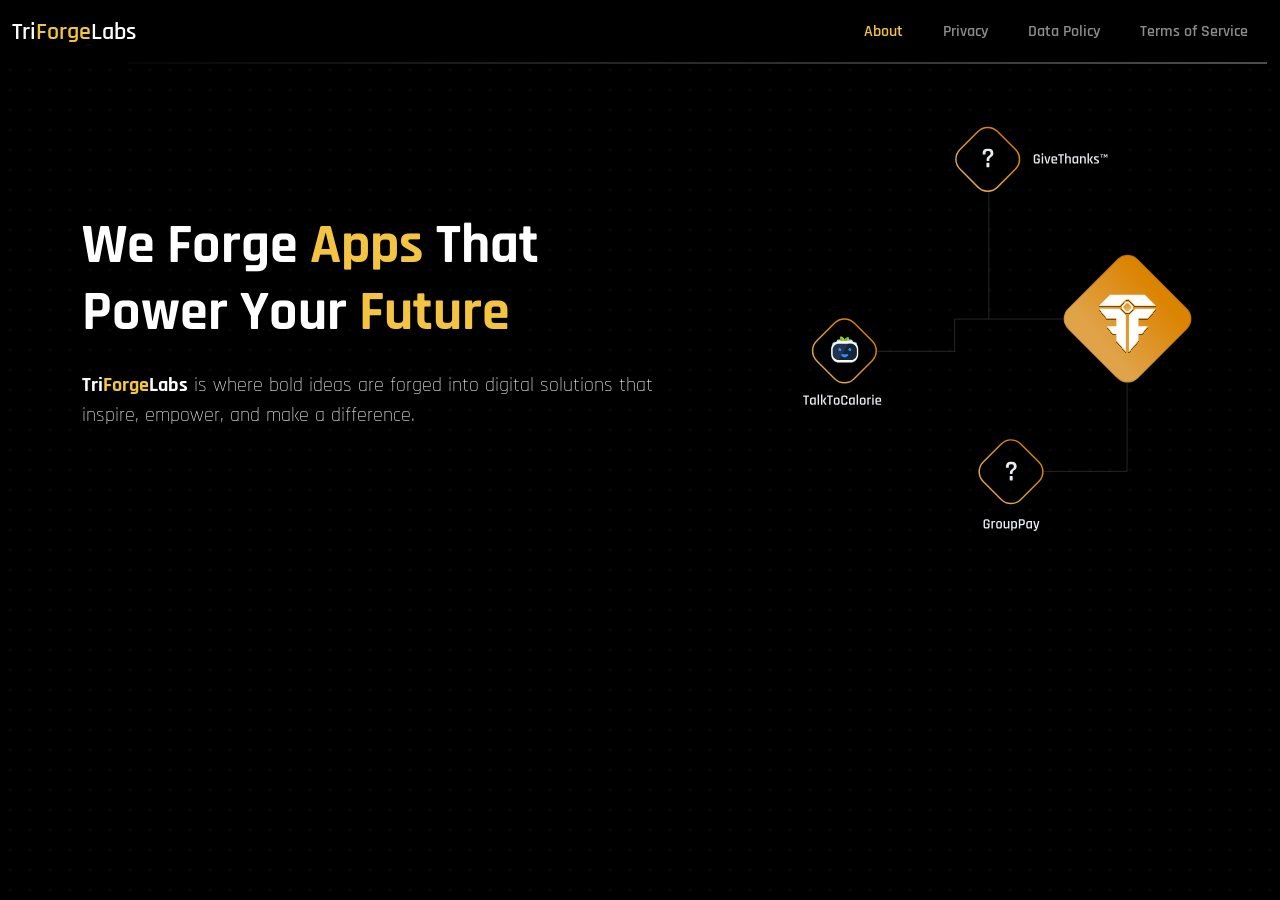
==== index.html @ 2e3fb36a "corrected navbar link in home page" ====
<!DOCTYPE html>
<html lang="en">

<head>
    <meta charset="UTF-8">
    <meta name="viewport" content="width=device-width, initial-scale=1">
    <title>TriForgeLabs</title>
    <!-- Google Fonts: Rajdhani -->
    <link href="https://fonts.googleapis.com/css2?family=Rajdhani:wght@400;700&display=swap" rel="stylesheet">
    <!-- Bootstrap CSS -->
    <link href="https://cdn.jsdelivr.net/npm/bootstrap@5.3.0/dist/css/bootstrap.min.css" rel="stylesheet">
    <!-- Custom CSS -->
    <link rel="stylesheet" href="styles.css">
</head>
<header>
    <nav class="navbar navbar-expand-lg navbar-dark">
        <div class="container-fluid">
            <a class="navbar-brand" href="#about">
                Tri<span class="highlight">Forge</span>Labs
            </a>
            <button class="navbar-toggler" type="button" data-bs-toggle="collapse" data-bs-target="#navbarNav"
                aria-controls="navbarNav" aria-expanded="false" aria-label="Toggle navigation">
                <span class="navbar-toggler-icon"></span>
            </button>
            <div class="collapse navbar-collapse" id="navbarNav">
                <ul class="navbar-nav ms-auto">
                    <li class="nav-item">
                        <a class="nav-link active" href="#about">About</a>
                    </li>
                    <li class="nav-item">
                        <a class="nav-link" href="pages/privacy.html">Privacy</a>
                    </li>
                    <li class="nav-item">
                        <a class="nav-link" href="pages/data.html">Data Policy</a>
                    </li>
                    <li class="nav-item">
                        <a class="nav-link" href="pages/tos.html">Terms of Service</a>
                    </li>
                </ul>
            </div>
        </div>
    </nav>
    <div class="navbar-underline"></div>
</header>

<body>
    <!-- About Section -->
    <section id="about" class="hero-section d-flex">
        <div class="container">
            <div class="row mt-5 align-items-center">
                <div class="col-lg-7 col-md-12">
                    <h1 class="display-4 fw-bold hero-title">
                        We Forge <span class="highlight">Apps</span> That<br>
                        Power Your <span class="highlight">Future</span>
                    </h1>
                    <p class="lead hero-subtitle mt-4">
                        <span class="fw-bold">Tri<span class="highlight">Forge</span>Labs</span>
                        is where bold ideas are forged into digital solutions that inspire, empower, and make a
                        difference.
                    </p>
                </div>
                <div class="col-lg-5 col-md-12 d-lg-flex justify-content-end">
                    <img src="assets/triforge.svg" alt="TriForgeLabs Logo" class="hero-svg"
                        style="max-width: 90%; height: auto;">
                </div>
            </div>
        </div>
    </section>

        <section id="data" class="privacy-policy-section py-5">
        </section>

        <!-- Bootstrap JS (Bundle includes Popper) -->
        <script src="https://cdn.jsdelivr.net/npm/bootstrap@5.3.0/dist/js/bootstrap.bundle.min.js"></script>
        <!-- Place this before your closing </body> tag -->
        <script>
            // Wait until the DOM is fully loaded before running the script
            document.addEventListener("DOMContentLoaded", function () {
                // Select all sections that have an id attribute (e.g., <section id="about">)
                const sections = document.querySelectorAll("section[id]");
                // Select all navigation links with the class 'nav-link'
                const navLinks = document.querySelectorAll(".nav-link");

                // This function will be called whenever the user scrolls
                function onScroll() {
                    // Get the current vertical scroll position, plus an offset for the sticky navbar height
                    let scrollPos = window.scrollY + 100; // Adjust 100 if your navbar height is different

                    // Loop through each section to determine which one is currently in view
                    sections.forEach(section => {
                        // Check if the current scroll position is within this section's vertical bounds
                        if (
                            scrollPos >= section.offsetTop &&
                            scrollPos < section.offsetTop + section.offsetHeight
                        ) {
                            // If so, loop through all nav links
                            navLinks.forEach(link => {
                                // Remove the 'active' class from all links
                                link.classList.remove("active");
                                // If the link's href matches the current section's id, add 'active'
                                if (link.getAttribute("href") === "#" + section.id) {
                                    link.classList.add("active");
                                }
                            });
                        }
                    });
                }

                // Listen for scroll events and call onScroll each time the user scrolls
                window.addEventListener("scroll", onScroll);
                // Call onScroll once on page load to set the correct active link
                onScroll();
            });
        </script>
    </section>
</body>

</html>
---- styles.css ----
/* Apply Rajdhani font throughout the site */
body, header {
  font-family: 'Rajdhani', sans-serif;
  background-color: #000;
  color: #fff;
  /* Dotted pattern */
  background-image:
    radial-gradient(rgba(255,255,255,0.025) 2px, transparent 0);
  background-size: 20px 20px;
  background-position: 0 0;
}

/* Brand styling: default white text */
.navbar-brand {
  font-weight: 600;
  color: #fff;
  font-size: 1.5rem;
}

/* Highlight the "Forge" portion in yellow */
.highlight {
  color: #F3C442;
}

/* Navbar navigation link styling with increased spacing and weight */
.navbar-nav .nav-link {
  margin: 0 0.75rem;
  font-weight: 600;
  padding: 0.75rem 1rem;
  transition: color 0.3s ease;
}

/* Active navbar item in yellow */
.navbar-nav .nav-link.active {
  color: #F3C442 !important;
}

/* Hover effect switches link color to yellow */
.navbar-nav .nav-link:hover {
  color: #F3C442 !important;
}

/* Hero section styles */
.hero-section {
  display: flex;
  /* Ensure background is visible behind content */
  background: none;
}

.hero-title {
  color: #fff;
}

.hero-subtitle {
  color: #fff;
  font-size: 1.25rem;
  max-width: 600px;
}


/* Make the navbar and underline sticky */
header {
  position: sticky;
  top: 0;
  z-index: 1050; /* Above content, below modal */
  background: #000; /* Match your site background */
}

/* Thin white line under navbar, faded from left to right */
.navbar-underline {
  height: 2px;
  width: 89vw;
  margin-left: 10vw;
  margin-right: 1vw;
  background: linear-gradient(
    to left,
    rgba(255,255,255,0.3) 0%,
    rgba(255,255,255,0.025) 100%
  );
  border: none;
  margin-top: -2px;
  margin-bottom: 0.5rem;
  position: relative;
  z-index: 1;
}


/* Privacy Policy Section Styles */
.privacy-policy-section {
  background: none;
}

.privacy-title,
.privacy-heading {
  color: #fff;
}

.privacy-meta,
.privacy-text,
.privacy-list {
  color: #ccc;
}

.privacy-list {
  /* Remove default margin and padding for consistency */
  margin-bottom: 1rem;
}

.privacy-link {
  color: #F3C442;
  text-decoration: underline;
}

.privacy-link:hover,
.privacy-link:focus {
  color: #fff;
  text-decoration: underline;
}

/*
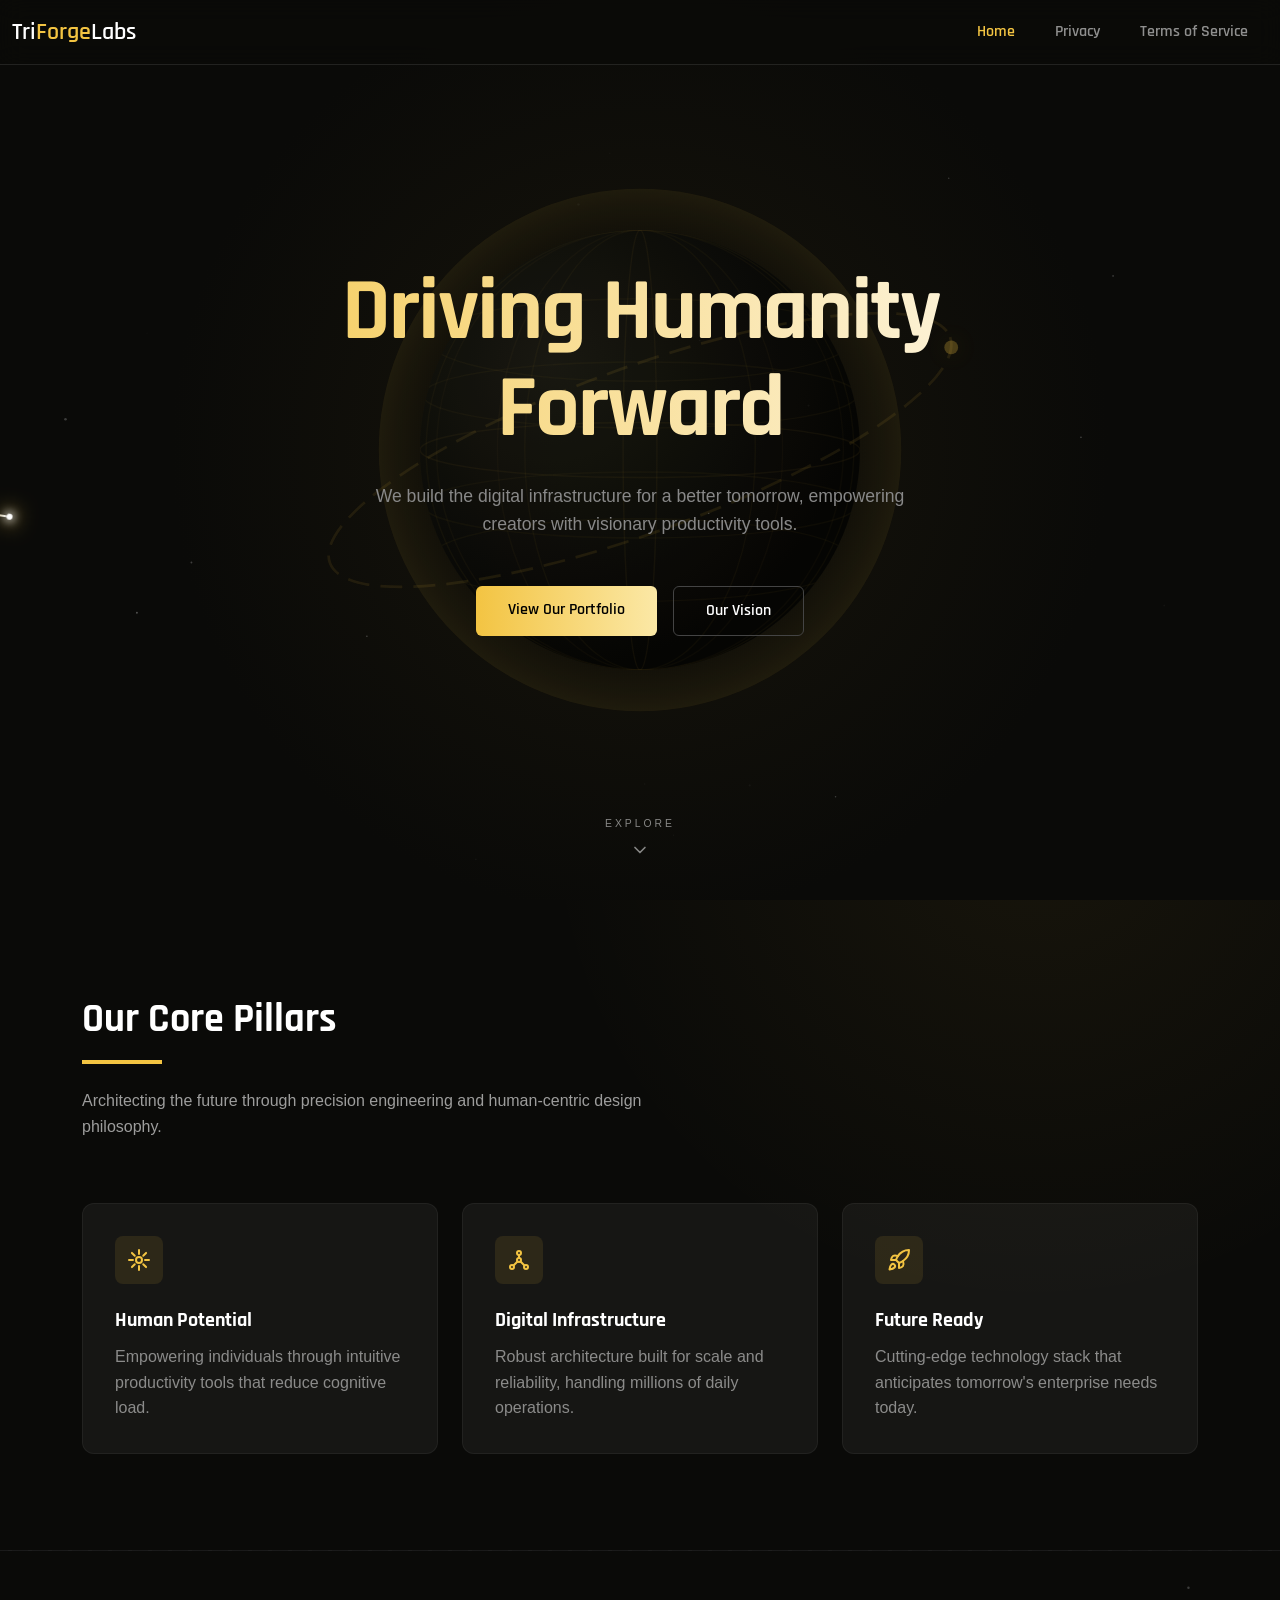
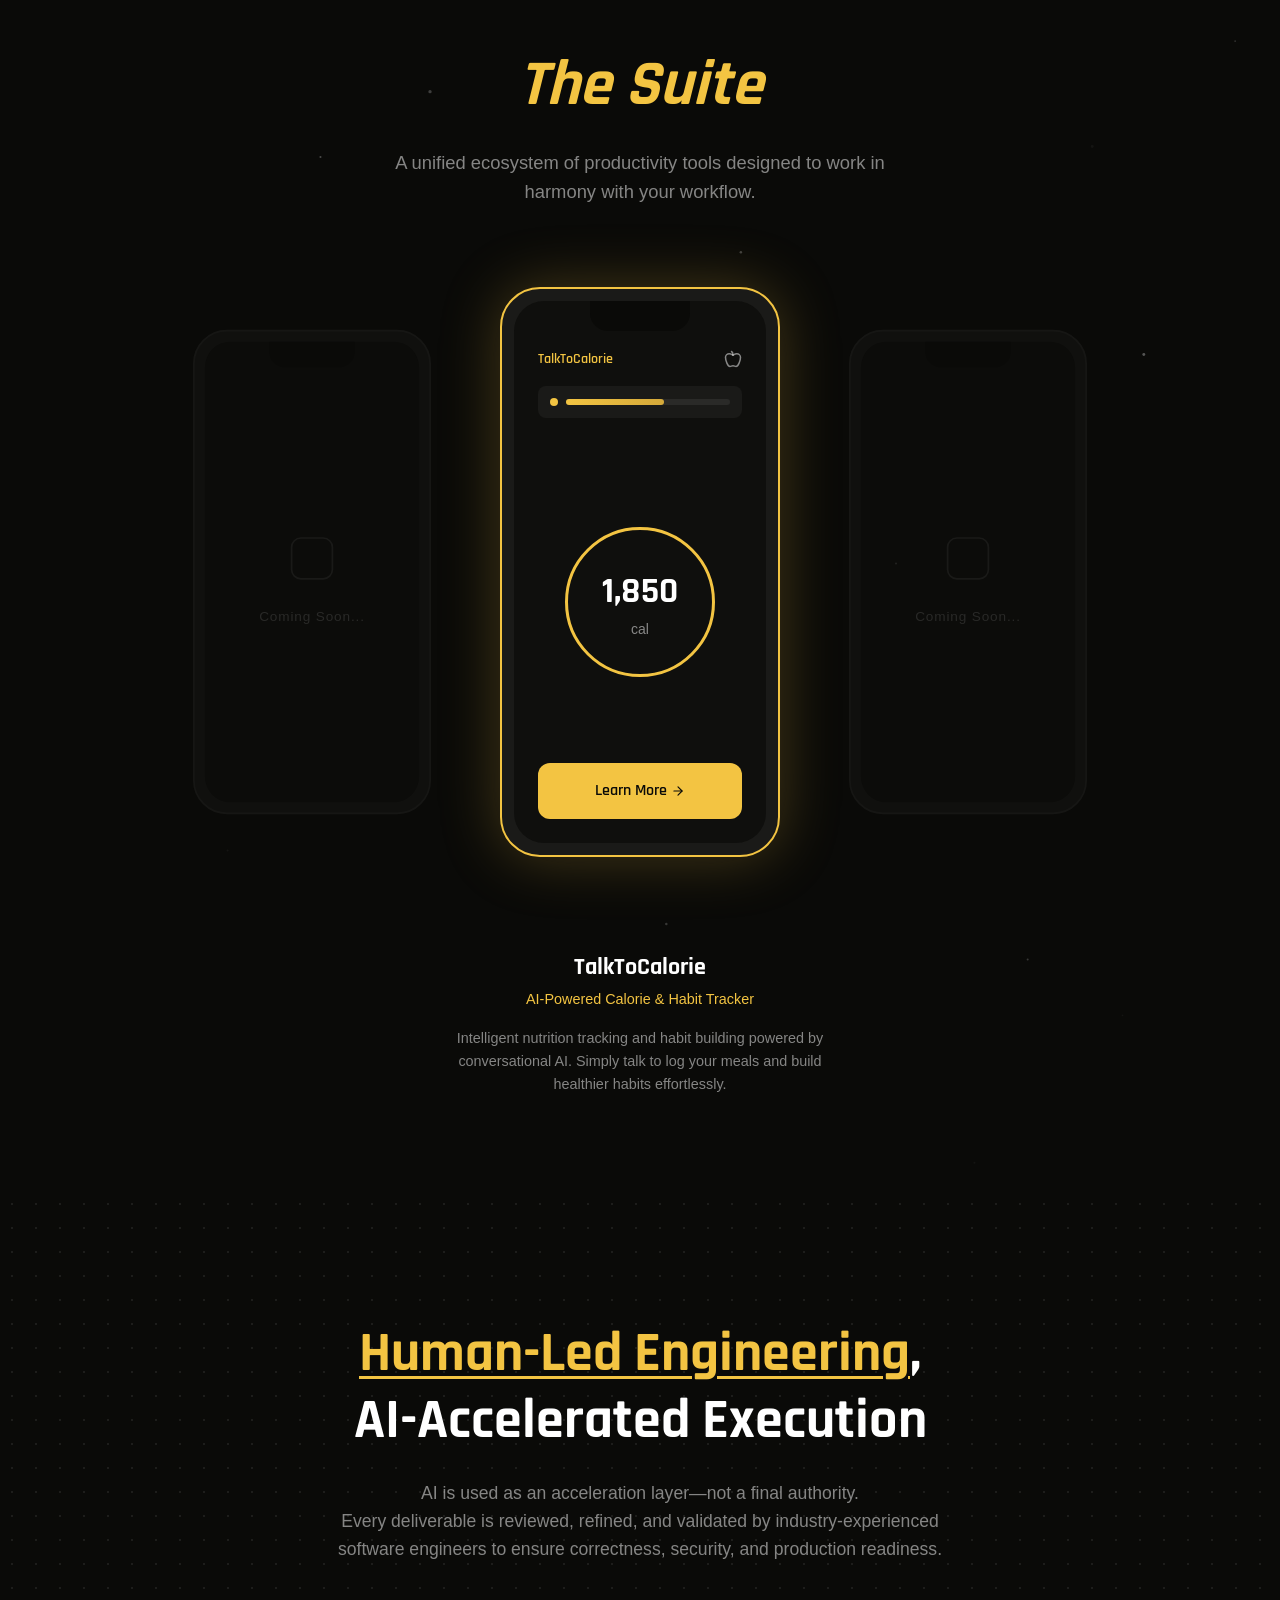
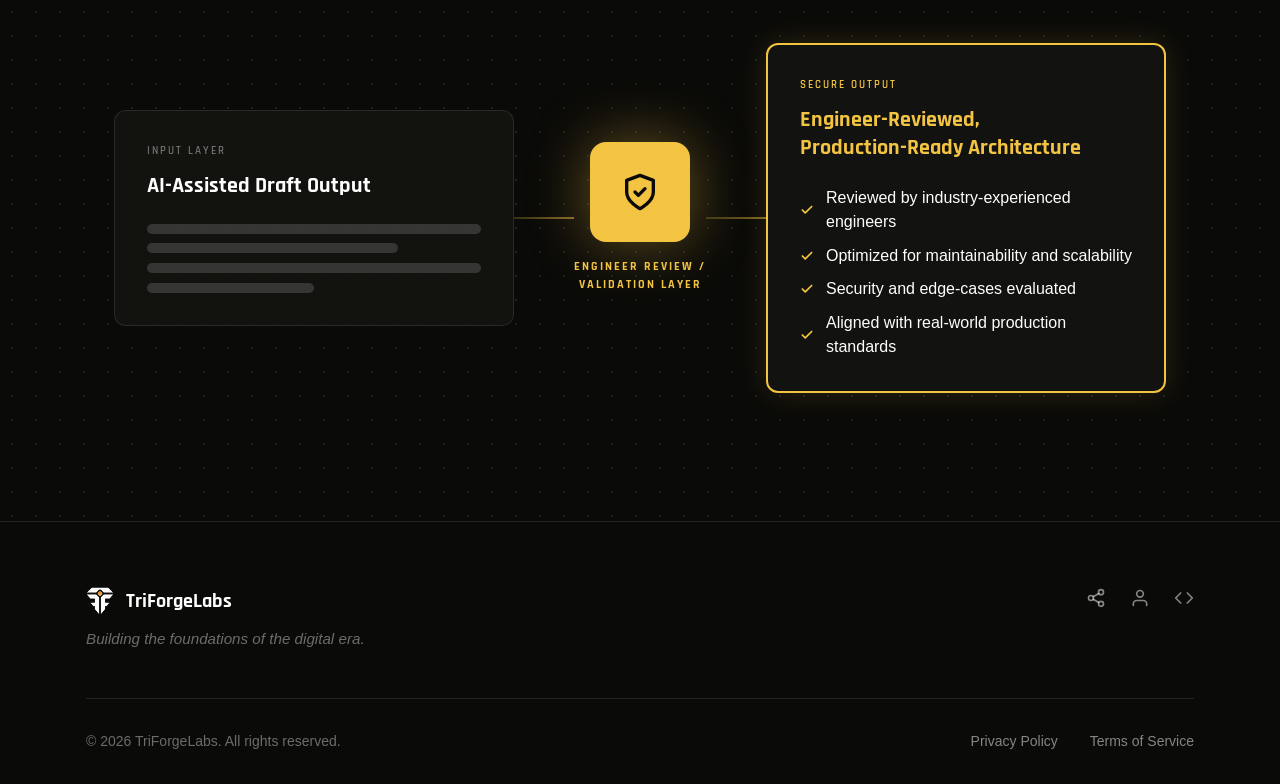
==== commit faa89417: "Updated website with new design, privacy policy and ToS." ====
--- a/index.html
+++ b/index.html
@@ -15,7 +15,7 @@
 <header>
     <nav class="navbar navbar-expand-lg navbar-dark">
         <div class="container-fluid">
-            <a class="navbar-brand" href="#about">
+            <a class="navbar-brand" href="/">
                 Tri<span class="highlight">Forge</span>Labs
             </a>
             <button class="navbar-toggler" type="button" data-bs-toggle="collapse" data-bs-target="#navbarNav"
@@ -25,15 +25,12 @@
             <div class="collapse navbar-collapse" id="navbarNav">
                 <ul class="navbar-nav ms-auto">
                     <li class="nav-item">
-                        <a class="nav-link active" href="#about">About</a>
+                        <a class="nav-link active" href="#home">Home</a>
                     </li>
                     <li class="nav-item">
                         <a class="nav-link" href="pages/privacy.html">Privacy</a>
                     </li>
                     <li class="nav-item">
-                        <a class="nav-link" href="pages/data.html">Data Policy</a>
-                    </li>
-                    <li class="nav-item">
                         <a class="nav-link" href="pages/tos.html">Terms of Service</a>
                     </li>
                 </ul>
@@ -45,74 +42,726 @@
 
 <body>
     <!-- About Section -->
-    <section id="about" class="hero-section d-flex">
+    <section id="home" class="hero-section d-flex align-items-center justify-content-center">
+        <!-- Nebula Background Glow -->
+        <div class="nebula-bg"></div>
+
+        <!-- Rotating Planet -->
+        <div class="planet-container">
+            <svg class="planet-svg" viewBox="0 0 200 200" xmlns="http://www.w3.org/2000/svg">
+                <defs>
+                    <radialGradient id="planetGradient" cx="30%" cy="30%" r="70%">
+                        <stop offset="0%" stop-color="#1a1a12" />
+                        <stop offset="50%" stop-color="#0f0f0a" />
+                        <stop offset="100%" stop-color="#050503" />
+                    </radialGradient>
+                    <radialGradient id="glowGradient" cx="50%" cy="50%" r="50%">
+                        <stop offset="70%" stop-color="transparent" />
+                        <stop offset="100%" stop-color="rgba(243, 196, 66, 0.08)" />
+                    </radialGradient>
+                    <clipPath id="planetClip">
+                        <circle cx="100" cy="100" r="80" />
+                    </clipPath>
+                </defs>
+
+                <!-- Planet glow -->
+                <circle cx="100" cy="100" r="95" fill="url(#glowGradient)" />
+
+                <!-- Planet body -->
+                <circle cx="100" cy="100" r="80" fill="url(#planetGradient)" />
+
+                <!-- Surface lines (horizontal latitude lines - static) -->
+                <g clip-path="url(#planetClip)">
+                    <ellipse cx="100" cy="60" rx="77" ry="15" fill="none" stroke="rgba(243, 196, 66, 0.04)"
+                        stroke-width="0.5" />
+                    <ellipse cx="100" cy="80" rx="79" ry="12" fill="none" stroke="rgba(243, 196, 66, 0.04)"
+                        stroke-width="0.5" />
+                    <ellipse cx="100" cy="100" rx="80" ry="10" fill="none" stroke="rgba(243, 196, 66, 0.05)"
+                        stroke-width="0.5" />
+                    <ellipse cx="100" cy="120" rx="79" ry="12" fill="none" stroke="rgba(243, 196, 66, 0.04)"
+                        stroke-width="0.5" />
+                    <ellipse cx="100" cy="140" rx="77" ry="15" fill="none" stroke="rgba(243, 196, 66, 0.04)"
+                        stroke-width="0.5" />
+                </g>
+
+                <!-- Longitude lines (spinning on horizontal axis) -->
+                <g clip-path="url(#planetClip)" class="planet-surface">
+                    <ellipse class="longitude-line" cx="100" cy="100" rx="0" ry="80" fill="none"
+                        stroke="rgba(243, 196, 66, 0.05)" stroke-width="0.5" />
+                    <ellipse class="longitude-line" cx="100" cy="100" rx="20" ry="80" fill="none"
+                        stroke="rgba(243, 196, 66, 0.04)" stroke-width="0.5" />
+                    <ellipse class="longitude-line" cx="100" cy="100" rx="40" ry="80" fill="none"
+                        stroke="rgba(243, 196, 66, 0.04)" stroke-width="0.5" />
+                    <ellipse class="longitude-line" cx="100" cy="100" rx="60" ry="80" fill="none"
+                        stroke="rgba(243, 196, 66, 0.03)" stroke-width="0.5" />
+                    <ellipse class="longitude-line" cx="100" cy="100" rx="80" ry="80" fill="none"
+                        stroke="rgba(243, 196, 66, 0.03)" stroke-width="0.5" />
+                </g>
+
+                <!-- Orbital ring -->
+                <ellipse class="orbital-ring" cx="100" cy="100" rx="120" ry="30" fill="none"
+                    stroke="rgba(243, 196, 66, 0.1)" stroke-width="1" stroke-dasharray="8 4"
+                    transform="rotate(-20, 100, 100)" />
+
+                <!-- Small orbiting dot -->
+                <circle class="orbiting-dot" cx="220" cy="100" r="2.5" fill="#F3C442">
+                </circle>
+            </svg>
+        </div>
+
+        <!-- Stars SVG -->
+        <svg class="node-visualization stars-svg" viewBox="0 0 800 600" preserveAspectRatio="xMidYMid slice"
+            xmlns="http://www.w3.org/2000/svg">
+            <!-- Floating Dust/Stars with animations -->
+            <circle cx="100" cy="100" r="0.8" fill="white" class="star star-1"></circle>
+            <circle cx="700" cy="500" r="0.6" fill="white" class="star star-2"></circle>
+            <circle cx="200" cy="550" r="0.5" fill="white" class="star star-3"></circle>
+            <circle cx="650" cy="150" r="0.7" fill="white" class="star star-4"></circle>
+            <circle cx="150" cy="400" r="0.5" fill="white" class="star star-5"></circle>
+            <circle cx="50" cy="250" r="0.6" fill="white" class="star star-1"></circle>
+            <circle cx="750" cy="300" r="0.5" fill="white" class="star star-2"></circle>
+            <circle cx="600" cy="80" r="0.8" fill="white" class="star star-3"></circle>
+            <circle cx="180" cy="120" r="0.4" fill="white" class="star star-4"></circle>
+            <circle cx="420" cy="520" r="0.6" fill="white" class="star star-5"></circle>
+            <circle cx="80" cy="480" r="0.5" fill="white" class="star star-1"></circle>
+            <circle cx="720" cy="220" r="0.7" fill="white" class="star star-2"></circle>
+            <circle cx="320" cy="60" r="0.5" fill="white" class="star star-3"></circle>
+            <circle cx="580" cy="420" r="0.6" fill="white" class="star star-4"></circle>
+            <circle cx="40" cy="350" r="0.4" fill="white" class="star star-5"></circle>
+            <circle cx="760" cy="120" r="0.6" fill="white" class="star star-1"></circle>
+            <circle cx="280" cy="480" r="0.5" fill="white" class="star star-2"></circle>
+            <circle cx="520" cy="580" r="0.7" fill="white" class="star star-3"></circle>
+            <circle cx="140" cy="200" r="0.4" fill="white" class="star star-4"></circle>
+            <circle cx="680" cy="380" r="0.5" fill="white" class="star star-5"></circle>
+            <circle cx="380" cy="140" r="0.6" fill="white" class="star star-1"></circle>
+            <circle cx="220" cy="320" r="0.5" fill="white" class="star star-2"></circle>
+            <circle cx="620" cy="260" r="0.4" fill="white" class="star star-3"></circle>
+            <circle cx="460" cy="50" r="0.7" fill="white" class="star star-4"></circle>
+            <circle cx="100" cy="560" r="0.5" fill="white" class="star star-5"></circle>
+        </svg>
+
+        <div class="container text-center position-relative" style="z-index: 10;">
+            <h1 class="hero-title-large">
+                Driving Humanity<br>Forward
+            </h1>
+            <p class="hero-subtitle-centered mt-4">
+                We build the digital infrastructure for a better tomorrow, empowering<br>
+                creators with visionary productivity tools.
+            </p>
+            <div class="hero-buttons mt-5">
+                <a href="#features" class="btn btn-primary-gold">View Our Portfolio</a>
+                <a href="#pillars" class="btn btn-outline-light-custom">Our Vision</a>
+            </div>
+        </div>
+
+        <!-- Shooting Star -->
+        <div class="shooting-star-container">
+            <div class="shooting-star">
+                <div class="shooting-star-trail"></div>
+                <div class="shooting-star-head"></div>
+            </div>
+        </div>
+
+        <!-- Explore Indicator -->
+        <div class="explore-indicator">
+            <span>EXPLORE</span>
+            <div class="explore-arrows">
+                <svg xmlns="http://www.w3.org/2000/svg" width="20" height="20" viewBox="0 0 24 24" fill="none"
+                    stroke="currentColor" stroke-width="2" stroke-linecap="round" stroke-linejoin="round">
+                    <polyline points="6 9 12 15 18 9"></polyline>
+                </svg>
+            </div>
+        </div>
+    </section>
+
+    <!-- Core Pillars Section -->
+    <section id="pillars" class="pillars-section">
         <div class="container">
-            <div class="row mt-5 align-items-center">
-                <div class="col-lg-7 col-md-12">
-                    <h1 class="display-4 fw-bold hero-title">
-                        We Forge <span class="highlight">Apps</span> That<br>
-                        Power Your <span class="highlight">Future</span>
-                    </h1>
-                    <p class="lead hero-subtitle mt-4">
-                        <span class="fw-bold">Tri<span class="highlight">Forge</span>Labs</span>
-                        is where bold ideas are forged into digital solutions that inspire, empower, and make a
-                        difference.
-                    </p>
-                </div>
-                <div class="col-lg-5 col-md-12 d-lg-flex justify-content-end">
-                    <img src="assets/triforge.svg" alt="TriForgeLabs Logo" class="hero-svg"
-                        style="max-width: 90%; height: auto;">
+            <div class="pillars-header">
+                <h2 class="pillars-title">Our Core Pillars</h2>
+                <div class="pillars-underline"></div>
+                <p class="pillars-subtitle">Architecting the future through precision engineering and human-centric
+                    design philosophy.</p>
+            </div>
+            <div class="row g-4">
+                <!-- Card 1: Human Potential -->
+                <div class="col-lg-4 col-md-6">
+                    <div class="pillar-card">
+                        <div class="pillar-icon">
+                            <svg xmlns="http://www.w3.org/2000/svg" width="24" height="24" viewBox="0 0 24 24"
+                                fill="none" stroke="currentColor" stroke-width="2" stroke-linecap="round"
+                                stroke-linejoin="round">
+                                <circle cx="12" cy="12" r="3" />
+                                <path d="M12 2v4m0 12v4M2 12h4m12 0h4" />
+                                <path
+                                    d="M4.93 4.93l2.83 2.83m8.48 8.48l2.83 2.83M4.93 19.07l2.83-2.83m8.48-8.48l2.83-2.83" />
+                            </svg>
+                        </div>
+                        <h3 class="pillar-card-title">Human Potential</h3>
+                        <p class="pillar-card-description">Empowering individuals through intuitive productivity tools
+                            that reduce cognitive load.</p>
+                    </div>
+                </div>
+                <!-- Card 2: Digital Infrastructure -->
+                <div class="col-lg-4 col-md-6">
+                    <div class="pillar-card">
+                        <div class="pillar-icon">
+                            <svg xmlns="http://www.w3.org/2000/svg" width="24" height="24" viewBox="0 0 24 24"
+                                fill="none" stroke="currentColor" stroke-width="2" stroke-linecap="round"
+                                stroke-linejoin="round">
+                                <circle cx="12" cy="5" r="2" />
+                                <circle cx="5" cy="19" r="2" />
+                                <circle cx="19" cy="19" r="2" />
+                                <circle cx="12" cy="12" r="2" />
+                                <line x1="12" y1="7" x2="12" y2="10" />
+                                <line x1="6.5" y1="17.5" x2="10.5" y2="13.5" />
+                                <line x1="17.5" y1="17.5" x2="13.5" y2="13.5" />
+                            </svg>
+                        </div>
+                        <h3 class="pillar-card-title">Digital Infrastructure</h3>
+                        <p class="pillar-card-description">Robust architecture built for scale and reliability, handling
+                            millions of daily operations.</p>
+                    </div>
+                </div>
+                <!-- Card 3: Future Ready -->
+                <div class="col-lg-4 col-md-6">
+                    <div class="pillar-card">
+                        <div class="pillar-icon">
+                            <svg xmlns="http://www.w3.org/2000/svg" width="24" height="24" viewBox="0 0 24 24"
+                                fill="none" stroke="currentColor" stroke-width="2" stroke-linecap="round"
+                                stroke-linejoin="round">
+                                <path
+                                    d="M4.5 16.5c-1.5 1.26-2 5-2 5s3.74-.5 5-2c.71-.84.7-2.13-.09-2.91a2.18 2.18 0 0 0-2.91-.09z" />
+                                <path
+                                    d="m12 15-3-3a22 22 0 0 1 2-3.95A12.88 12.88 0 0 1 22 2c0 2.72-.78 7.5-6 11a22.35 22.35 0 0 1-4 2z" />
+                                <path d="M9 12H4s.55-3.03 2-4c1.62-1.08 5 0 5 0" />
+                                <path d="M12 15v5s3.03-.55 4-2c1.08-1.62 0-5 0-5" />
+                            </svg>
+                        </div>
+                        <h3 class="pillar-card-title">Future Ready</h3>
+                        <p class="pillar-card-description">Cutting-edge technology stack that anticipates tomorrow's
+                            enterprise needs today.</p>
+                    </div>
                 </div>
             </div>
         </div>
     </section>
 
-        <section id="data" class="privacy-policy-section py-5">
-        </section>
-
-        <!-- Bootstrap JS (Bundle includes Popper) -->
-        <script src="https://cdn.jsdelivr.net/npm/bootstrap@5.3.0/dist/js/bootstrap.bundle.min.js"></script>
-        <!-- Place this before your closing </body> tag -->
-        <script>
-            // Wait until the DOM is fully loaded before running the script
-            document.addEventListener("DOMContentLoaded", function () {
-                // Select all sections that have an id attribute (e.g., <section id="about">)
-                const sections = document.querySelectorAll("section[id]");
-                // Select all navigation links with the class 'nav-link'
-                const navLinks = document.querySelectorAll(".nav-link");
-
-                // This function will be called whenever the user scrolls
-                function onScroll() {
-                    // Get the current vertical scroll position, plus an offset for the sticky navbar height
-                    let scrollPos = window.scrollY + 100; // Adjust 100 if your navbar height is different
-
-                    // Loop through each section to determine which one is currently in view
-                    sections.forEach(section => {
-                        // Check if the current scroll position is within this section's vertical bounds
-                        if (
-                            scrollPos >= section.offsetTop &&
-                            scrollPos < section.offsetTop + section.offsetHeight
-                        ) {
-                            // If so, loop through all nav links
-                            navLinks.forEach(link => {
-                                // Remove the 'active' class from all links
-                                link.classList.remove("active");
-                                // If the link's href matches the current section's id, add 'active'
-                                if (link.getAttribute("href") === "#" + section.id) {
-                                    link.classList.add("active");
-                                }
-                            });
+    <!-- Section Divider -->
+    <div class="section-divider"></div>
+
+    <!-- The Suite Section -->
+    <section id="suite" class="suite-section">
+        <!-- Stars SVG -->
+        <svg class="suite-stars-svg" viewBox="0 0 800 600" preserveAspectRatio="xMidYMid slice"
+            xmlns="http://www.w3.org/2000/svg">
+            <circle cx="100" cy="100" r="0.8" fill="white" class="star star-1"></circle>
+            <circle cx="700" cy="500" r="0.6" fill="white" class="star star-2"></circle>
+            <circle cx="200" cy="550" r="0.5" fill="white" class="star star-3"></circle>
+            <circle cx="650" cy="150" r="0.7" fill="white" class="star star-4"></circle>
+            <circle cx="150" cy="400" r="0.5" fill="white" class="star star-5"></circle>
+            <circle cx="50" cy="250" r="0.6" fill="white" class="star star-1"></circle>
+            <circle cx="750" cy="300" r="0.5" fill="white" class="star star-2"></circle>
+            <circle cx="600" cy="80" r="0.8" fill="white" class="star star-3"></circle>
+            <circle cx="180" cy="120" r="0.4" fill="white" class="star star-4"></circle>
+            <circle cx="420" cy="520" r="0.6" fill="white" class="star star-5"></circle>
+            <circle cx="80" cy="480" r="0.5" fill="white" class="star star-1"></circle>
+            <circle cx="720" cy="220" r="0.7" fill="white" class="star star-2"></circle>
+            <circle cx="320" cy="60" r="0.5" fill="white" class="star star-3"></circle>
+            <circle cx="580" cy="420" r="0.6" fill="white" class="star star-4"></circle>
+            <circle cx="40" cy="350" r="0.4" fill="white" class="star star-5"></circle>
+            <circle cx="760" cy="120" r="0.6" fill="white" class="star star-1"></circle>
+            <circle cx="280" cy="480" r="0.5" fill="white" class="star star-2"></circle>
+            <circle cx="520" cy="580" r="0.7" fill="white" class="star star-3"></circle>
+            <circle cx="140" cy="200" r="0.4" fill="white" class="star star-4"></circle>
+            <circle cx="680" cy="380" r="0.5" fill="white" class="star star-5"></circle>
+        </svg>
+        <div class="container">
+            <div class="suite-header text-center">
+                <h2 class="suite-title">The Suite</h2>
+                <p class="suite-subtitle">A unified ecosystem of productivity tools designed to work in harmony with
+                    your workflow.</p>
+            </div>
+
+            <div class="phone-showcase">
+                <!-- Left Phone (dimmed) -->
+                <div class="phone-mockup phone-side">
+                    <div class="phone-frame">
+                        <div class="phone-notch"></div>
+                        <div class="phone-screen">
+                            <div class="phone-content-placeholder">
+                                <div class="placeholder-icon"></div>
+                                <span class="coming-soon-text">Coming Soon...</span>
+                            </div>
+                        </div>
+                    </div>
+                </div>
+
+                <!-- Center Phone (featured) -->
+                <div class="phone-mockup phone-center">
+                    <div class="phone-frame phone-frame-active">
+                        <div class="phone-notch"></div>
+                        <div class="phone-screen">
+                            <div class="app-header">
+                                <span class="app-name">TalkToCalorie</span>
+                                <svg class="app-settings" xmlns="http://www.w3.org/2000/svg" width="18" height="18"
+                                    viewBox="0 0 24 24" fill="none" stroke="currentColor" stroke-width="2"
+                                    stroke-linecap="round" stroke-linejoin="round">
+                                    <path
+                                        d="M12 20.94c1.5 0 2.75 1.06 4 1.06 3 0 6-8 6-12.22A4.91 4.91 0 0 0 17 5c-2.22 0-4 1.44-5 2-1-.56-2.78-2-5-2a4.9 4.9 0 0 0-5 4.78C2 14 5 22 8 22c1.25 0 2.5-1.06 4-1.06Z" />
+                                    <path d="M10 2c1 .5 2 2 2 5" />
+                                </svg>
+                            </div>
+                            <div class="app-task-bar">
+                                <div class="task-indicator"></div>
+                                <div class="task-progress"></div>
+                            </div>
+                            <div class="app-timer">
+                                <div class="timer-ring">
+                                    <span class="timer-value">1,850</span>
+                                    <span class="timer-label">cal</span>
+                                </div>
+                            </div>
+                            <button class="app-button">Learn More <svg class="app-button-arrow"
+                                    xmlns="http://www.w3.org/2000/svg" width="14" height="14" viewBox="0 0 24 24"
+                                    fill="none" stroke="currentColor" stroke-width="2" stroke-linecap="round"
+                                    stroke-linejoin="round">
+                                    <line x1="5" y1="12" x2="19" y2="12"></line>
+                                    <polyline points="12 5 19 12 12 19"></polyline>
+                                </svg></button>
+                        </div>
+                    </div>
+                </div>
+
+                <!-- Right Phone (dimmed) -->
+                <div class="phone-mockup phone-side">
+                    <div class="phone-frame">
+                        <div class="phone-notch"></div>
+                        <div class="phone-screen">
+                            <div class="phone-content-placeholder">
+                                <div class="placeholder-icon"></div>
+                                <span class="coming-soon-text">Coming Soon...</span>
+                            </div>
+                        </div>
+                    </div>
+                </div>
+            </div>
+
+            <div class="app-info text-center">
+                <h3 class="app-info-title">TalkToCalorie</h3>
+                <p class="app-info-tagline">AI-Powered Calorie & Habit Tracker</p>
+                <p class="app-info-description">Intelligent nutrition tracking and habit building powered by
+                    conversational AI. Simply talk to log your meals and build healthier habits effortlessly.</p>
+            </div>
+        </div>
+    </section>
+
+    <!-- Validation at Scale Section -->
+    <section id="validation" class="validation-section">
+        <div class="validation-dots-bg"></div>
+        <div class="container position-relative">
+            <div class="validation-header text-center">
+                <h2 class="validation-title">
+                    <span class="validation-highlight">Human-Led Engineering</span>,<br>
+                    AI-Accelerated Execution
+                </h2>
+                <p class="validation-subtitle">
+                    AI is used as an acceleration layer—not a final authority.<br>
+                    Every deliverable is reviewed, refined, and validated by industry-experienced<br> software
+                    engineers to ensure correctness, security, and production readiness.
+                </p>
+            </div>
+
+            <div class="validation-flow">
+                <!-- Input Layer Box -->
+                <div class="validation-box input-box">
+                    <span class="box-label">INPUT LAYER</span>
+                    <h4 class="box-title">AI-Assisted Draft Output</h4>
+                    <div class="placeholder-bars">
+                        <div class="bar bar-full"></div>
+                        <div class="bar bar-medium"></div>
+                        <div class="bar bar-full"></div>
+                        <div class="bar bar-short"></div>
+                    </div>
+                </div>
+
+                <!-- Connection Line Left -->
+                <div class="flow-connector">
+                    <div class="connector-line"></div>
+                </div>
+
+                <!-- Center Gate -->
+                <div class="validation-gate">
+                    <div class="gate-icon">
+                        <svg xmlns="http://www.w3.org/2000/svg" width="40" height="40" viewBox="0 0 24 24" fill="none"
+                            stroke="currentColor" stroke-width="2" stroke-linecap="round" stroke-linejoin="round">
+                            <path d="M12 22s8-4 8-10V5l-8-3-8 3v7c0 6 8 10 8 10z" />
+                            <path d="m9 12 2 2 4-4" />
+                        </svg>
+                    </div>
+                    <span class="gate-label">ENGINEER REVIEW / <br> VALIDATION LAYER</span>
+                </div>
+
+                <!-- Connection Line Right -->
+                <div class="flow-connector">
+                    <div class="connector-line"></div>
+                </div>
+
+                <!-- Output Box -->
+                <div class="validation-box output-box">
+                    <span class="box-label output-label">SECURE OUTPUT</span>
+                    <h4 class="box-title output-title">Engineer-Reviewed,<br> Production-Ready Architecture</h4>
+                    <div class="checklist-items">
+                        <div class="checklist-item">
+                            <svg class="check-icon" xmlns="http://www.w3.org/2000/svg" width="14" height="14"
+                                viewBox="0 0 24 24" fill="none" stroke="currentColor" stroke-width="3"
+                                stroke-linecap="round" stroke-linejoin="round">
+                                <polyline points="20 6 9 17 4 12"></polyline>
+                            </svg>
+                            <span class="check-text">Reviewed by industry-experienced engineers</span>
+                        </div>
+                        <div class="checklist-item">
+                            <svg class="check-icon" xmlns="http://www.w3.org/2000/svg" width="14" height="14"
+                                viewBox="0 0 24 24" fill="none" stroke="currentColor" stroke-width="3"
+                                stroke-linecap="round" stroke-linejoin="round">
+                                <polyline points="20 6 9 17 4 12"></polyline>
+                            </svg>
+                            <span class="check-text">Optimized for maintainability and scalability</span>
+                        </div>
+                        <div class="checklist-item">
+                            <svg class="check-icon" xmlns="http://www.w3.org/2000/svg" width="14" height="14"
+                                viewBox="0 0 24 24" fill="none" stroke="currentColor" stroke-width="3"
+                                stroke-linecap="round" stroke-linejoin="round">
+                                <polyline points="20 6 9 17 4 12"></polyline>
+                            </svg>
+                            <span class="check-text">Security and edge-cases evaluated</span>
+                        </div>
+                        <div class="checklist-item">
+                            <svg class="check-icon" xmlns="http://www.w3.org/2000/svg" width="14" height="14"
+                                viewBox="0 0 24 24" fill="none" stroke="currentColor" stroke-width="3"
+                                stroke-linecap="round" stroke-linejoin="round">
+                                <polyline points="20 6 9 17 4 12"></polyline>
+                            </svg>
+                            <span class="check-text">Aligned with real-world production standards</span>
+                        </div>
+                    </div>
+                </div>
+            </div>
+        </div>
+    </section>
+
+    <!-- Bootstrap JS (Bundle includes Popper) -->
+    <script src="https://cdn.jsdelivr.net/npm/bootstrap@5.3.0/dist/js/bootstrap.bundle.min.js"></script>
+    <!-- Place this before your closing </body> tag -->
+    <script>
+        // Wait until the DOM is fully loaded before running the script
+        document.addEventListener("DOMContentLoaded", function () {
+            // Select all sections that have an id attribute (e.g., <section id="about">)
+            const sections = document.querySelectorAll("section[id]");
+            // Select all navigation links with the class 'nav-link'
+            const navLinks = document.querySelectorAll(".nav-link");
+
+            // This function will be called whenever the user scrolls
+            function onScroll() {
+                // Get the current vertical scroll position, plus an offset for the sticky navbar height
+                let scrollPos = window.scrollY + 100; // Adjust 100 if your navbar height is different
+
+                // Loop through each section to determine which one is currently in view
+                sections.forEach(section => {
+                    // Check if the current scroll position is within this section's vertical bounds
+                    if (
+                        scrollPos >= section.offsetTop &&
+                        scrollPos < section.offsetTop + section.offsetHeight
+                    ) {
+                        // If so, loop through all nav links
+                        navLinks.forEach(link => {
+                            // Remove the 'active' class from all links
+                            link.classList.remove("active");
+                            // If the link's href matches the current section's id, add 'active'
+                            if (link.getAttribute("href") === "#" + section.id) {
+                                link.classList.add("active");
+                            }
+                        });
+                    }
+                });
+            }
+
+            // Listen for scroll events and call onScroll each time the user scrolls
+            window.addEventListener("scroll", onScroll);
+            // Call onScroll once on page load to set the correct active link
+            onScroll();
+
+            // Nebula cursor tracking with smooth lag
+            const heroSection = document.getElementById('home');
+            const nebulaBg = document.querySelector('.nebula-bg');
+
+            if (heroSection && nebulaBg) {
+                let targetX = 50;
+                let targetY = 50;
+                let currentX = 50;
+                let currentY = 50;
+                const ease = 0.02; // Lower = more lag
+
+                function animateNebula() {
+                    currentX += (targetX - currentX) * ease;
+                    currentY += (targetY - currentY) * ease;
+
+                    nebulaBg.style.background = `radial-gradient(circle at ${currentX}% ${currentY}%, rgba(243, 196, 66, 0.06) 0%, rgba(10, 10, 8, 1) 60%)`;
+
+                    requestAnimationFrame(animateNebula);
+                }
+
+                animateNebula();
+
+                heroSection.addEventListener('mousemove', (e) => {
+                    const rect = heroSection.getBoundingClientRect();
+                    targetX = ((e.clientX - rect.left) / rect.width) * 100;
+                    targetY = ((e.clientY - rect.top) / rect.height) * 100;
+                });
+
+                heroSection.addEventListener('mouseleave', () => {
+                    targetX = 50;
+                    targetY = 50;
+                });
+            }
+
+            // Planet rotation animation
+            const longitudeLines = document.querySelectorAll('.longitude-line');
+            const orbitingDot = document.querySelector('.orbiting-dot');
+            let spinPhase = 0;
+            let orbitAngle = 0;
+
+            // Base rx values for each longitude line
+            const baseRx = [0, 20, 40, 60, 80];
+
+            function animatePlanet() {
+                // Slow horizontal axis spin
+                spinPhase += 0.05;
+
+                // Animate longitude lines to create spinning effect
+                longitudeLines.forEach((line, i) => {
+                    // Create a wave effect that simulates 3D rotation
+                    const phase = spinPhase + (i * 72); // Offset each line by 72 degrees
+                    const rx = Math.abs(Math.sin(phase * Math.PI / 180) * 80);
+                    line.setAttribute('rx', rx);
+                });
+
+                // Orbiting dot
+                orbitAngle += 0.08;
+                const orbitRadiusX = 120;
+                const orbitRadiusY = 30;
+                const centerX = 100;
+                const centerY = 100;
+                const tiltAngle = -20 * (Math.PI / 180);
+
+                // Calculate position on tilted ellipse
+                const x = centerX + orbitRadiusX * Math.cos(orbitAngle * Math.PI / 180);
+                const y = centerY + orbitRadiusY * Math.sin(orbitAngle * Math.PI / 180);
+
+                // Apply tilt rotation
+                const rotatedX = centerX + (x - centerX) * Math.cos(tiltAngle) - (y - centerY) * Math.sin(tiltAngle);
+                const rotatedY = centerY + (x - centerX) * Math.sin(tiltAngle) + (y - centerY) * Math.cos(tiltAngle);
+
+                if (orbitingDot) {
+                    orbitingDot.setAttribute('cx', rotatedX);
+                    orbitingDot.setAttribute('cy', rotatedY);
+
+                    // Fade when behind planet
+                    const behindPlanet = Math.sin(orbitAngle * Math.PI / 180) > 0;
+                    orbitingDot.style.opacity = behindPlanet ? '0.3' : '1';
+                }
+
+                requestAnimationFrame(animatePlanet);
+            }
+
+            animatePlanet();
+
+            // Shooting star animation
+            const shootingStar = document.querySelector('.shooting-star');
+            let isFirstShootingStar = true;
+
+            function launchShootingStar() {
+                // First shooting star after 1 second, then random 5-15 seconds
+                const delay = isFirstShootingStar ? 1000 : 5000 + Math.random() * 10000;
+                isFirstShootingStar = false;
+
+                setTimeout(() => {
+                    // Determine random start side (0: top, 1: right, 2: bottom, 3: left)
+                    const startSide = Math.floor(Math.random() * 4);
+                    let startX, startY, endX, endY;
+
+                    const heroSection = document.getElementById('home');
+                    const width = heroSection.offsetWidth;
+                    const height = heroSection.offsetHeight;
+
+                    switch (startSide) {
+                        case 0: // From top
+                            startX = Math.random() * width;
+                            startY = -50;
+                            endX = startX + (Math.random() - 0.5) * width;
+                            endY = height + 50;
+                            break;
+                        case 1: // From right
+                            startX = width + 50;
+                            startY = Math.random() * height;
+                            endX = -50;
+                            endY = startY + (Math.random() - 0.5) * height;
+                            break;
+                        case 2: // From bottom
+                            startX = Math.random() * width;
+                            startY = height + 50;
+                            endX = startX + (Math.random() - 0.5) * width;
+                            endY = -50;
+                            break;
+                        case 3: // From left
+                            startX = -50;
+                            startY = Math.random() * height;
+                            endX = width + 50;
+                            endY = startY + (Math.random() - 0.5) * height;
+                            break;
+                    }
+
+                    // Calculate angle for rotation
+                    const angle = Math.atan2(endY - startY, endX - startX) * (180 / Math.PI);
+
+                    // Set initial position and rotation
+                    shootingStar.style.transform = `translate(${startX}px, ${startY}px) rotate(${angle}deg)`;
+                    shootingStar.style.opacity = '1';
+
+                    // Animate across screen
+                    const duration = 1500 + Math.random() * 1000; // 1.5-2.5 seconds
+                    const startTime = performance.now();
+
+                    function animateShootingStar(currentTime) {
+                        const elapsed = currentTime - startTime;
+                        const progress = Math.min(elapsed / duration, 1);
+
+                        // Slow at start, fast at end (ease-in curve)
+                        const easeProgress = Math.pow(progress, 2.5);
+
+                        const currentX = startX + (endX - startX) * easeProgress;
+                        const currentY = startY + (endY - startY) * easeProgress;
+
+                        shootingStar.style.transform = `translate(${currentX}px, ${currentY}px) rotate(${angle}deg)`;
+
+                        // Fade out near the end
+                        if (progress > 0.7) {
+                            shootingStar.style.opacity = 1 - ((progress - 0.7) / 0.3);
                         }
-                    });
+
+                        if (progress < 1) {
+                            requestAnimationFrame(animateShootingStar);
+                        } else {
+                            shootingStar.style.opacity = '0';
+                            launchShootingStar(); // Schedule next shooting star
+                        }
+                    }
+
+                    requestAnimationFrame(animateShootingStar);
+                }, delay);
+            }
+
+            launchShootingStar();
+
+            // Random star animation for hero and suite sections
+            const allStars = document.querySelectorAll('.stars-svg .star, .suite-stars-svg .star');
+
+            allStars.forEach(star => {
+                // Set random initial position
+                star.setAttribute('cx', Math.random() * 800);
+                star.setAttribute('cy', Math.random() * 600);
+
+                // Animate each star individually
+                animateStar(star);
+            });
+
+            function animateStar(star) {
+                const duration = 5000 + Math.random() * 4000; // 5-9 seconds
+                const startTime = performance.now();
+                const startOpacity = 0.1;
+                const peakOpacity = 0.6 + Math.random() * 0.4;
+
+                function animate(currentTime) {
+                    const elapsed = currentTime - startTime;
+                    const progress = elapsed / duration;
+
+                    if (progress < 1) {
+                        // Fade in and out using sine wave
+                        const opacity = startOpacity + (peakOpacity - startOpacity) * Math.sin(progress * Math.PI);
+                        star.style.opacity = opacity;
+                        requestAnimationFrame(animate);
+                    } else {
+                        // Animation complete - move to new random position and restart
+                        star.setAttribute('cx', Math.random() * 800);
+                        star.setAttribute('cy', Math.random() * 600);
+                        star.setAttribute('r', 0.4 + Math.random() * 0.5);
+                        animateStar(star);
+                    }
                 }
 
-                // Listen for scroll events and call onScroll each time the user scrolls
-                window.addEventListener("scroll", onScroll);
-                // Call onScroll once on page load to set the correct active link
-                onScroll();
-            });
-        </script>
+                // Start with random delay
+                setTimeout(() => {
+                    requestAnimationFrame(animate);
+                }, Math.random() * 3000);
+            }
+        });
+    </script>
     </section>
+
+    <!-- Footer -->
+    <footer class="site-footer">
+        <div class="footer-divider-top"></div>
+        <div class="container">
+            <div class="footer-main">
+                <div class="footer-brand">
+                    <div class="footer-logo">
+                        <img src="assets/triforge_logo_light.svg" alt="TriForgeLabs Logo" class="footer-logo-icon">
+                        <span class="footer-brand-name">TriForgeLabs</span>
+                    </div>
+                    <p class="footer-tagline">Building the foundations of the digital era.</p>
+                </div>
+                <div class="footer-social">
+                    <a href="#" class="social-link" aria-label="Share">
+                        <svg xmlns="http://www.w3.org/2000/svg" width="20" height="20" viewBox="0 0 24 24" fill="none"
+                            stroke="currentColor" stroke-width="2" stroke-linecap="round" stroke-linejoin="round">
+                            <circle cx="18" cy="5" r="3"></circle>
+                            <circle cx="6" cy="12" r="3"></circle>
+                            <circle cx="18" cy="19" r="3"></circle>
+                            <line x1="8.59" y1="13.51" x2="15.42" y2="17.49"></line>
+                            <line x1="15.41" y1="6.51" x2="8.59" y2="10.49"></line>
+                        </svg>
+                    </a>
+                    <a href="#" class="social-link" aria-label="Contact">
+                        <svg xmlns="http://www.w3.org/2000/svg" width="20" height="20" viewBox="0 0 24 24" fill="none"
+                            stroke="currentColor" stroke-width="2" stroke-linecap="round" stroke-linejoin="round">
+                            <path d="M20 21v-2a4 4 0 0 0-4-4H8a4 4 0 0 0-4 4v2"></path>
+                            <circle cx="12" cy="7" r="4"></circle>
+                        </svg>
+                    </a>
+                    <a href="#" class="social-link" aria-label="Code">
+                        <svg xmlns="http://www.w3.org/2000/svg" width="20" height="20" viewBox="0 0 24 24" fill="none"
+                            stroke="currentColor" stroke-width="2" stroke-linecap="round" stroke-linejoin="round">
+                            <polyline points="16 18 22 12 16 6"></polyline>
+                            <polyline points="8 6 2 12 8 18"></polyline>
+                        </svg>
+                    </a>
+                </div>
+            </div>
+            <div class="footer-divider"></div>
+            <div class="footer-bottom">
+                <p class="footer-copyright">© <span id="current-year"></span> TriForgeLabs. All rights reserved.</p>
+                <div class="footer-links">
+                    <a href="pages/privacy.html" class="footer-link">Privacy Policy</a>
+                    <a href="pages/tos.html" class="footer-link">Terms of Service</a>
+                </div>
+            </div>
+        </div>
+    </footer>
+
+    <script>
+        // Set current year dynamically
+        document.getElementById('current-year').textContent = new Date().getFullYear();
+    </script>
 </body>
 
 </html>
--- a/styles.css
+++ b/styles.css
@@ -1,11 +1,12 @@
 /* Apply Rajdhani font throughout the site */
-body, header {
+body,
+header {
   font-family: 'Rajdhani', sans-serif;
   background-color: #000;
   color: #fff;
   /* Dotted pattern */
   background-image:
-    radial-gradient(rgba(255,255,255,0.025) 2px, transparent 0);
+    radial-gradient(rgba(255, 255, 255, 0.025) 2px, transparent 0);
   background-size: 20px 20px;
   background-position: 0 0;
 }
@@ -43,8 +44,199 @@
 /* Hero section styles */
 .hero-section {
   display: flex;
-  /* Ensure background is visible behind content */
-  background: none;
+  min-height: 100vh;
+  width: 100vw;
+  background: #0a0a08;
+  position: relative;
+  overflow: hidden;
+  padding: 0 5%;
+  box-sizing: border-box;
+}
+
+/* Nebula background glow */
+.nebula-bg {
+  position: absolute;
+  inset: 0;
+  background: radial-gradient(circle at 50% 50%, rgba(243, 196, 66, 0.05) 0%, rgba(10, 10, 8, 1) 70%);
+  z-index: 1;
+}
+
+/* Node visualization */
+.node-visualization {
+  position: absolute;
+  inset: 0;
+  width: 100%;
+  height: 100%;
+  z-index: 2;
+  opacity: 0.4;
+}
+
+.node-glow {
+  filter: drop-shadow(0 0 8px rgba(243, 196, 66, 0.6));
+}
+
+/* Star styles - animations handled by JavaScript */
+.star {
+  opacity: 0.1;
+  transition: opacity 0.1s ease;
+}
+
+/* Shooting Star */
+.shooting-star-container {
+  position: absolute;
+  inset: 0;
+  overflow: hidden;
+  pointer-events: none;
+  z-index: 3;
+}
+
+.shooting-star {
+  position: absolute;
+  top: 0;
+  left: 0;
+  opacity: 0;
+  will-change: transform, opacity;
+}
+
+.shooting-star-head {
+  width: 6px;
+  height: 6px;
+  background: #fff;
+  border-radius: 50%;
+  box-shadow: 0 0 10px 2px rgba(255, 255, 255, 0.8),
+    0 0 20px 4px rgba(243, 196, 66, 0.6);
+}
+
+.shooting-star-trail {
+  position: absolute;
+  right: 6px;
+  top: 50%;
+  transform: translateY(-50%);
+  width: 120px;
+  height: 2px;
+  background: linear-gradient(to left,
+      rgba(255, 255, 255, 0.9) 0%,
+      rgba(243, 196, 66, 0.6) 20%,
+      rgba(243, 196, 66, 0.3) 50%,
+      transparent 100%);
+  border-radius: 2px;
+}
+
+/* Planet styles */
+.planet-container {
+  position: absolute;
+  width: 550px;
+  height: 550px;
+  z-index: 2;
+  opacity: 0.5;
+  top: 50%;
+  left: 50%;
+  transform: translate(-50%, -50%);
+  animation: planetIntro 2s ease-in-out forwards;
+}
+
+@keyframes planetIntro {
+  0% {
+    transform: translate(-50%, -50%) scale(1.2);
+    opacity: 0.1;
+  }
+  100% {
+    transform: translate(-50%, -50%) scale(1);
+    opacity: 0.9;
+  }
+}
+
+.planet-svg {
+  width: 100%;
+  height: 100%;
+  overflow: visible;
+}
+
+.planet-surface {
+  transition: transform 0.1s linear;
+}
+
+.orbiting-dot {
+  filter: drop-shadow(0 0 6px rgba(243, 196, 66, 0.8));
+  transition: opacity 0.3s ease;
+}
+
+.hero-title-large {
+  font-size: 5.5rem;
+  font-weight: 700;
+  line-height: 1.1;
+  letter-spacing: -2px;
+  background: linear-gradient(to right, #F3C442 0%, #ffffff 100%);
+  -webkit-background-clip: text;
+  -webkit-text-fill-color: transparent;
+  background-clip: text;
+}
+
+.hero-subtitle-centered {
+  color: #888;
+  font-size: 1.1rem;
+  line-height: 1.6;
+  max-width: 600px;
+  margin: 0 auto;
+}
+
+.hero-buttons {
+  display: flex;
+  gap: 1rem;
+  justify-content: center;
+  flex-wrap: wrap;
+}
+
+.btn-primary-gold {
+  background: linear-gradient(to right, #F3C442, #FBE8A6);
+  color: #000;
+  border: none;
+  padding: 0.75rem 2rem;
+  font-weight: 600;
+  font-size: 1rem;
+  border-radius: 6px;
+  transition: all 0.3s ease;
+  line-height: 1.5;
+}
+
+.btn-primary-gold:hover {
+  background: linear-gradient(to right, #FFD966, #FFF2C2);
+  color: #000;
+}
+
+.btn-outline-light-custom {
+  background-color: transparent;
+  color: #fff;
+  border: 1px solid #444;
+  padding: 0.75rem 2rem;
+  font-weight: 600;
+  font-size: 1rem;
+  border-radius: 6px;
+  transition: all 0.3s ease;
+  line-height: 1.5;
+}
+
+.btn-outline-light-custom:hover {
+  background-color: transparent;
+  border-color: #F3C442;
+  color: #fff;
+}
+
+.explore-indicator {
+  position: absolute;
+  bottom: 2.5rem;
+  left: 50%;
+  transform: translateX(-50%);
+  text-align: center;
+  color: rgba(255, 255, 255, 0.5);
+  font-size: 0.65rem;
+  letter-spacing: 3px;
+  z-index: 10;
+}
+
+.explore-arrows {
+  margin-top: 0.5rem;
+  color: rgba(255, 255, 255, 0.5);
 }
 
 .hero-title {
@@ -58,30 +250,22 @@
 }
 
 
-/* Make the navbar and underline sticky */
+/* Make the navbar and underline fixed with glass effect */
 header {
-  position: sticky;
+  position: fixed;
   top: 0;
-  z-index: 1050; /* Above content, below modal */
-  background: #000; /* Match your site background */
+  left: 0;
+  right: 0;
+  z-index: 1050;
+  background: rgba(10, 10, 8, 0.8);
+  backdrop-filter: blur(12px);
+  -webkit-backdrop-filter: blur(12px);
+  border-bottom: 1px solid rgba(255, 255, 255, 0.1);
 }
 
 /* Thin white line under navbar, faded from left to right */
 .navbar-underline {
-  height: 2px;
-  width: 89vw;
-  margin-left: 10vw;
-  margin-right: 1vw;
-  background: linear-gradient(
-    to left,
-    rgba(255,255,255,0.3) 0%,
-    rgba(255,255,255,0.025) 100%
-  );
-  border: none;
-  margin-top: -2px;
-  margin-bottom: 0.5rem;
-  position: relative;
-  z-index: 1;
+  display: none;
 }
 
 
@@ -92,7 +276,11 @@
 
 .privacy-title,
 .privacy-heading {
-  color: #fff;
+  background: linear-gradient(to right, #F3C442, #FFF2C2);
+  -webkit-background-clip: text;
+  -webkit-text-fill-color: transparent;
+  background-clip: text;
+  font-weight: 700;
 }
 
 .privacy-meta,
@@ -117,4 +305,780 @@
   text-decoration: underline;
 }
 
+/* Features Section Styles */
+.features-section {
+  background: none;
+}
+
+.feature-card {
+  background-color: #1a1a1a;
+  border-radius: 12px;
+  padding: 2rem;
+  height: 100%;
+  transition: all 0.3s ease;
+}
+
+.feature-icon {
+  width: 50px;
+  height: 50px;
+  border: 2px solid #444;
+  border-radius: 12px;
+  display: flex;
+  align-items: center;
+  justify-content: center;
+  margin-bottom: 1.5rem;
+  transition: border-color 0.3s ease;
+  color: #fff;
+}
+
+.feature-card:hover .feature-icon {
+  border-color: #F3C442;
+}
+
+.feature-title {
+  color: #fff;
+  font-size: 1.5rem;
+  font-weight: 700;
+  margin-bottom: 1rem;
+}
+
+.feature-dot {
+  color: #F3C442;
+  margin-left: 0.25rem;
+}
+
+.feature-description {
+  color: #999;
+  font-size: 1rem;
+  line-height: 1.6;
+  margin-bottom: 1.5rem;
+}
+
+.feature-link {
+  color: #F3C442;
+  text-decoration: none;
+  font-weight: 600;
+  font-size: 0.875rem;
+  letter-spacing: 0.5px;
+  display: inline-flex;
+  align-items: center;
+  gap: 0.5rem;
+  transition: color 0.3s ease;
+}
+
+.feature-link:hover {
+  color: #F3C442;
+}
+
+.feature-arrow {
+  display: inline-block;
+  transition: transform 0.3s ease;
+}
+
+.feature-card:hover .feature-arrow {
+  transform: translateX(5px);
+}
+
+/* Core Pillars Section */
+.pillars-section {
+  background-color: #0a0a08;
+  padding: 6rem 0;
+  position: relative;
+  overflow: hidden;
+}
+
+.pillars-section::before {
+  content: '';
+  position: absolute;
+  top: -90%;
+  right: -20%;
+  width: 1000px;
+  height: 1000px;
+  background: radial-gradient(circle, rgba(243, 196, 66, 0.06) 0%, transparent 70%);
+  pointer-events: none;
+}
+
+.pillars-header {
+  margin-bottom: 4rem;
+}
+
+.pillars-title {
+  color: #fff;
+  font-size: 2.5rem;
+  font-weight: 700;
+  margin-bottom: 1rem;
+}
+
+.pillars-underline {
+  width: 5rem;
+  height: 4px;
+  background-color: #F3C442;
+  margin-bottom: 1.5rem;
+}
+
+.pillars-subtitle {
+  color: rgba(255, 255, 255, 0.6);
+  font-size: 1rem;
+  max-width: 600px;
+  line-height: 1.6;
+}
+
+.pillar-card {
+  background-color: rgba(255, 255, 255, 0.05);
+  border: 1px solid rgba(255, 255, 255, 0.05);
+  border-radius: 0.75rem;
+  padding: 2rem;
+  height: 100%;
+  transition: all 0.3s ease;
+}
+
+.pillar-card:hover {
+  background-color: rgba(255, 255, 255, 0.08);
+  transform: translateY(-4px);
+}
+
+.pillar-icon {
+  width: 3rem;
+  height: 3rem;
+  border-radius: 0.5rem;
+  background-color: rgba(243, 196, 66, 0.1);
+  display: flex;
+  align-items: center;
+  justify-content: center;
+  color: #F3C442;
+  margin-bottom: 1.5rem;
+  transition: all 0.3s ease;
+}
+
+.pillar-card:hover .pillar-icon {
+  transform: scale(1.1);
+}
+
+.pillar-card-title {
+  color: #fff;
+  font-size: 1.25rem;
+  font-weight: 700;
+  margin-bottom: 0.75rem;
+}
+
+.pillar-card-description {
+  color: rgba(255, 255, 255, 0.5);
+  font-size: 1rem;
+  line-height: 1.6;
+  margin-bottom: 0;
+}
+
+/* Section Divider */
+.section-divider {
+  width: 100%;
+  height: 1px;
+  background: rgba(255, 255, 255, 0.1);
+}
+
+/* The Suite Section */
+.suite-section {
+  background-color: #0a0a08;
+  padding: 6rem 0;
+  position: relative;
+  overflow: hidden;
+}
+
+.suite-stars-svg {
+  position: absolute;
+  inset: 0;
+  width: 100%;
+  height: 100%;
+  z-index: 1;
+  opacity: 0.4;
+  pointer-events: none;
+}
+
+.suite-section .container {
+  position: relative;
+  z-index: 2;
+}
+
+.suite-header {
+  margin-bottom: 5rem;
+}
+
+.suite-title {
+  color: #F3C442;
+  font-size: 4rem;
+  font-weight: 700;
+  font-style: italic;
+  margin-bottom: 1.5rem;
+}
+
+.suite-subtitle {
+  color: rgba(255, 255, 255, 0.5);
+  font-size: 1.15rem;
+  max-width: 550px;
+  margin: 0 auto;
+  line-height: 1.6;
+}
+
+.phone-showcase {
+  display: flex;
+  justify-content: center;
+  align-items: center;
+  gap: 3rem;
+  margin-bottom: 4rem;
+  perspective: 1000px;
+}
+
+.phone-mockup {
+  transition: all 0.3s ease;
+}
+
+.phone-side {
+  opacity: 0.4;
+  transform: scale(0.85);
+}
+
+.phone-side:hover {
+  opacity: 0.7;
+}
+
+.phone-side:hover .phone-frame {
+  border-color: rgba(243, 196, 66, 0.4);
+  box-shadow: 0 0 40px rgba(243, 196, 66, 0.15);
+}
+
+.phone-center {
+  z-index: 10;
+}
+
+.phone-frame {
+  width: 280px;
+  height: 570px;
+  background: #1a1a18;
+  border-radius: 40px;
+  padding: 12px;
+  position: relative;
+  border: 2px solid #2a2a28;
+}
+
+.phone-frame-active {
+  border-color: #F3C442;
+  box-shadow: 0 0 60px rgba(243, 196, 66, 0.25);
+}
+
+.phone-notch {
+  width: 100px;
+  height: 30px;
+  background: #0a0a08;
+  border-radius: 0 0 18px 18px;
+  position: absolute;
+  top: 12px;
+  left: 50%;
+  transform: translateX(-50%);
+  z-index: 10;
+}
+
+.phone-screen {
+  width: 100%;
+  height: 100%;
+  background: #0f0f0d;
+  border-radius: 30px;
+  padding: 3rem 1.5rem 1.5rem;
+  display: flex;
+  flex-direction: column;
+}
+
+.app-header {
+  display: flex;
+  justify-content: space-between;
+  align-items: center;
+  margin-bottom: 1rem;
+}
+
+.app-name {
+  color: #F3C442;
+  font-weight: 600;
+  font-size: 0.9rem;
+}
+
+.app-settings {
+  color: rgba(255, 255, 255, 0.5);
+}
+
+.app-task-bar {
+  background: #1a1a18;
+  border-radius: 8px;
+  padding: 0.75rem;
+  margin-bottom: 1.5rem;
+  display: flex;
+  align-items: center;
+  gap: 0.5rem;
+}
+
+.task-indicator {
+  width: 8px;
+  height: 8px;
+  background: #F3C442;
+  border-radius: 50%;
+}
+
+.task-progress {
+  flex: 1;
+  height: 6px;
+  background: #2a2a28;
+  border-radius: 3px;
+  position: relative;
+}
+
+.task-progress::after {
+  content: '';
+  position: absolute;
+  left: 0;
+  top: 0;
+  width: 60%;
+  height: 100%;
+  background: linear-gradient(to right, #F3C442, #d4a93a);
+  border-radius: 3px;
+}
+
+.app-timer {
+  flex: 1;
+  display: flex;
+  justify-content: center;
+  align-items: center;
+}
+
+.timer-ring {
+  width: 150px;
+  height: 150px;
+  border: 3px solid #F3C442;
+  border-radius: 50%;
+  display: flex;
+  flex-direction: column;
+  justify-content: center;
+  align-items: center;
+}
+
+.timer-value {
+  color: #fff;
+  font-size: 2.25rem;
+  font-weight: 700;
+}
+
+.timer-label {
+  color: rgba(255, 255, 255, 0.5);
+  font-size: 0.875rem;
+}
+
+.app-button {
+  background: #F3C442;
+  color: #0a0a08;
+  border: none;
+  padding: 1rem;
+  border-radius: 12px;
+  font-weight: 600;
+  font-size: 1rem;
+  cursor: pointer;
+  transition: all 0.3s ease;
+}
+
+.app-button:hover {
+  filter: brightness(1.1);
+}
+
+.phone-content-placeholder {
+  display: flex;
+  flex-direction: column;
+  align-items: center;
+  justify-content: center;
+  height: 100%;
+  gap: 2rem;
+}
+
+.placeholder-icon {
+  width: 50px;
+  height: 50px;
+  border: 2px solid rgba(255, 255, 255, 0.15);
+  border-radius: 12px;
+}
+
+.coming-soon-text {
+  color: rgba(255, 255, 255, 0.3);
+  font-size: 1rem;
+  font-weight: 500;
+  letter-spacing: 1px;
+}
+
+.placeholder-lines {
+  display: flex;
+  flex-direction: column;
+  gap: 0.5rem;
+  width: 60%;
+}
+
+.placeholder-line {
+  height: 8px;
+  background: rgba(255, 255, 255, 0.1);
+  border-radius: 4px;
+}
+
+.placeholder-line.short {
+  width: 60%;
+  margin: 0 auto;
+}
+
+.app-info {
+  padding-top: 2rem;
+}
+
+.app-info-title {
+  color: #fff;
+  font-size: 1.5rem;
+  font-weight: 700;
+  margin-bottom: 0.5rem;
+}
+
+.app-info-tagline {
+  color: #F3C442;
+  font-size: 0.9rem;
+  font-weight: 500;
+  margin-bottom: 1rem;
+}
+
+.app-info-description {
+  color: rgba(255, 255, 255, 0.5);
+  font-size: 0.9rem;
+  max-width: 400px;
+  margin: 0 auto;
+  line-height: 1.6;
+}
+
+/* Validation at Scale Section */
+.validation-section {
+  background-color: #0a0a08;
+  padding: 8rem 0;
+  position: relative;
+  overflow: hidden;
+}
+
+.validation-dots-bg {
+  position: absolute;
+  inset: 0;
+  background-image: radial-gradient(rgba(255, 255, 255, 0.08) 1.5px, transparent 1.5px);
+  background-size: 24px 24px;
+  pointer-events: none;
+}
+
+.validation-header {
+  margin-bottom: 5rem;
+  position: relative;
+  z-index: 2;
+}
+
+.validation-title {
+  color: #fff;
+  font-size: 3.5rem;
+  font-weight: 700;
+  line-height: 1.2;
+  margin-bottom: 1.5rem;
+}
+
+.validation-highlight {
+  color: #F3C442;
+  text-decoration: underline;
+  text-decoration-thickness: 3px;
+  text-underline-offset: 6px;
+}
+
+.validation-subtitle {
+  color: rgba(255, 255, 255, 0.5);
+  font-size: 1.1rem;
+  line-height: 1.6;
+}
+
+.validation-flow {
+  display: flex;
+  align-items: center;
+  justify-content: center;
+  gap: 0;
+  position: relative;
+  z-index: 2;
+}
+
+.validation-box {
+  background: rgba(20, 20, 18, 0.8);
+  border: 1px solid rgba(255, 255, 255, 0.1);
+  border-radius: 12px;
+  padding: 2rem;
+  width: 400px;
+}
+
+.input-box {
+  border-color: rgba(255, 255, 255, 0.1);
+}
+
+.output-box {
+  border: 2px solid #F3C442;
+  box-shadow: 0 0 30px rgba(243, 196, 66, 0.15);
+}
+
+.box-label {
+  color: rgba(255, 255, 255, 0.4);
+  font-size: 0.7rem;
+  font-weight: 600;
+  letter-spacing: 2px;
+  display: block;
+  margin-bottom: 0.75rem;
+}
+
+.output-label {
+  color: #F3C442;
+}
+
+.box-title {
+  color: #fff;
+  font-size: 1.35rem;
+  font-weight: 700;
+  margin-bottom: 1.5rem;
+  line-height: 1.3;
+}
+
+.output-title {
+  color: #F3C442;
+}
+
+.placeholder-bars {
+  display: flex;
+  flex-direction: column;
+  gap: 0.6rem;
+}
+
+.bar {
+  height: 10px;
+  background: rgba(255, 255, 255, 0.15);
+  border-radius: 5px;
+}
+
+.bar-full {
+  width: 100%;
+}
+
+.bar-medium {
+  width: 75%;
+}
+
+.bar-short {
+  width: 50%;
+}
+
+.flow-connector {
+  width: 60px;
+  display: flex;
+  align-items: center;
+  justify-content: center;
+}
+
+.connector-line {
+  width: 100%;
+  height: 2px;
+  background: linear-gradient(to right, rgba(243, 196, 66, 0.2), rgba(243, 196, 66, 0.5));
+}
+
+.validation-gate {
+  display: flex;
+  flex-direction: column;
+  align-items: center;
+  gap: 1rem;
+}
+
+.gate-icon {
+  width: 100px;
+  height: 100px;
+  background: #F3C442;
+  border-radius: 16px;
+  display: flex;
+  align-items: center;
+  justify-content: center;
+  color: #0a0a08;
+  box-shadow: 0 0 60px rgba(243, 196, 66, 0.4);
+}
+
+.gate-label {
+  color: #F3C442;
+  font-size: 0.75rem;
+  font-weight: 700;
+  letter-spacing: 2px;
+  text-align: center;
+}
+
+.checklist-items {
+  display: flex;
+  flex-direction: column;
+  gap: 0.6rem;
+}
+
+.checklist-item {
+  display: flex;
+  align-items: center;
+  gap: 0.75rem;
+}
+
+.check-icon {
+  color: #F3C442;
+  flex-shrink: 0;
+}
+
+.check-bar {
+  flex: 1;
+  height: 10px;
+  background: rgba(161, 140, 66, 0.5);
+  border-radius: 5px;
+}
+
+/* Responsive adjustments for validation section */
+@media (max-width: 992px) {
+  .validation-flow {
+    flex-direction: column;
+    gap: 2rem;
+  }
+
+  .flow-connector {
+    width: 2px;
+    height: 40px;
+  }
+
+  .connector-line {
+    width: 2px;
+    height: 100%;
+    background: linear-gradient(to bottom, rgba(243, 196, 66, 0.2), rgba(243, 196, 66, 0.5));
+  }
+
+  .validation-title {
+    font-size: 2.5rem;
+  }
+
+  .validation-box {
+    width: 100%;
+    max-width: 320px;
+  }
+}
+
+/* Footer Styles */
+.site-footer {
+  background-color: #0a0a08;
+  padding: 0;
+  position: relative;
+}
+
+.footer-divider-top {
+  width: 100%;
+  height: 1px;
+  background: rgba(255, 255, 255, 0.1);
+}
+
+.site-footer .container {
+  padding: 4rem 1rem 2rem;
+}
+
+.footer-main {
+  display: flex;
+  justify-content: space-between;
+  align-items: flex-start;
+  margin-bottom: 3rem;
+}
+
+.footer-brand {
+  display: flex;
+  flex-direction: column;
+  gap: 0.75rem;
+}
+
+.footer-logo {
+  display: flex;
+  align-items: center;
+  gap: 0.75rem;
+}
+
+.footer-logo-icon {
+  width: 28px;
+  height: 28px;
+}
+
+.footer-brand-name {
+  color: #fff;
+  font-size: 1.25rem;
+  font-weight: 700;
+}
+
+.footer-tagline {
+  color: rgba(255, 255, 255, 0.4);
+  font-size: 0.95rem;
+  font-style: italic;
+  margin: 0;
+}
+
+.footer-social {
+  display: flex;
+  gap: 1.5rem;
+}
+
+.social-link {
+  color: rgba(255, 255, 255, 0.5);
+  transition: color 0.3s ease;
+}
+
+.social-link:hover {
+  color: #F3C442;
+}
+
+.footer-divider {
+  width: 100%;
+  height: 1px;
+  background: rgba(255, 255, 255, 0.1);
+  margin-bottom: 2rem;
+}
+
+.footer-bottom {
+  display: flex;
+  justify-content: space-between;
+  align-items: center;
+}
+
+.footer-copyright {
+  color: rgba(255, 255, 255, 0.4);
+  font-size: 0.875rem;
+  margin: 0;
+}
+
+.footer-links {
+  display: flex;
+  gap: 2rem;
+}
+
+.footer-link {
+  color: rgba(255, 255, 255, 0.5);
+  font-size: 0.875rem;
+  text-decoration: none;
+  transition: color 0.3s ease;
+}
+
+.footer-link:hover {
+  color: #F3C442;
+}
+
+@media (max-width: 768px) {
+  .footer-main {
+    flex-direction: column;
+    gap: 2rem;
+  }
+
+  .footer-bottom {
+    flex-direction: column;
+    gap: 1rem;
+    text-align: center;
+  }
+
+  .footer-links {
+    justify-content: center;
+  }
+}
+
 /*
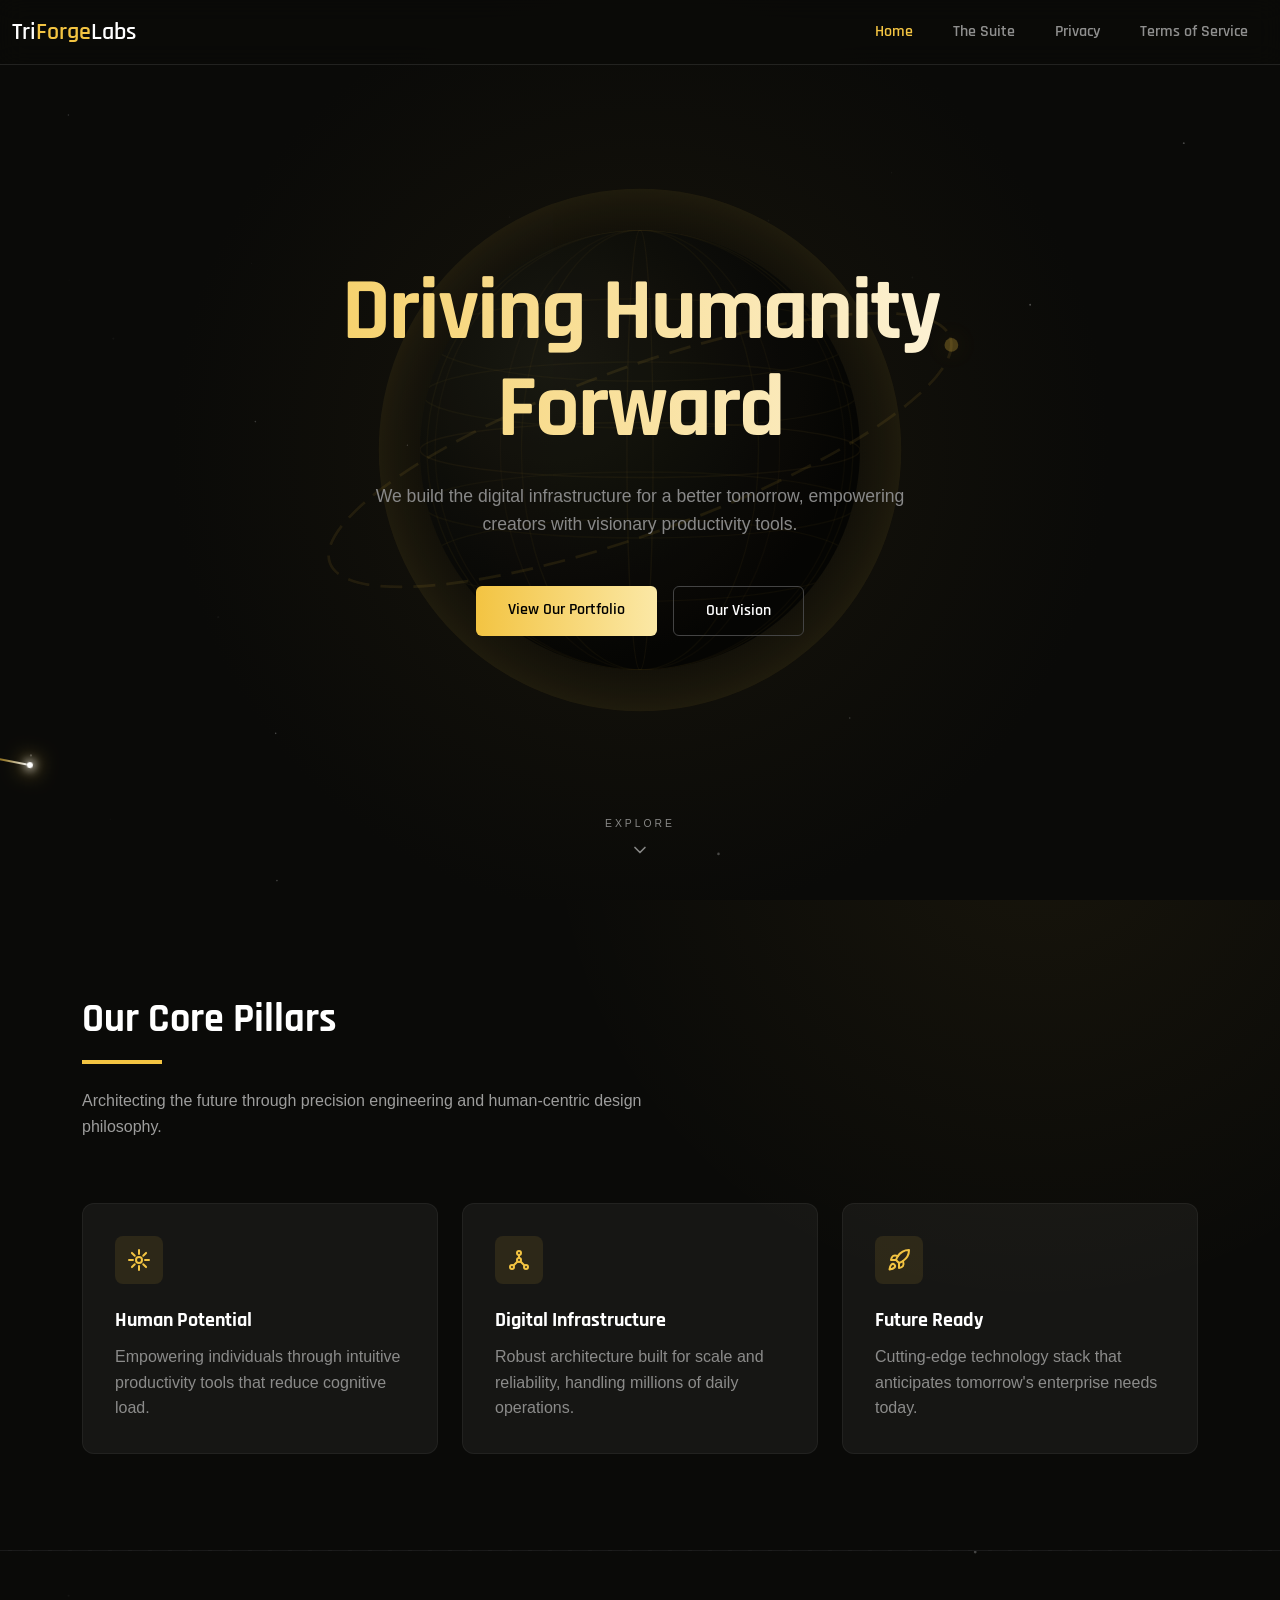
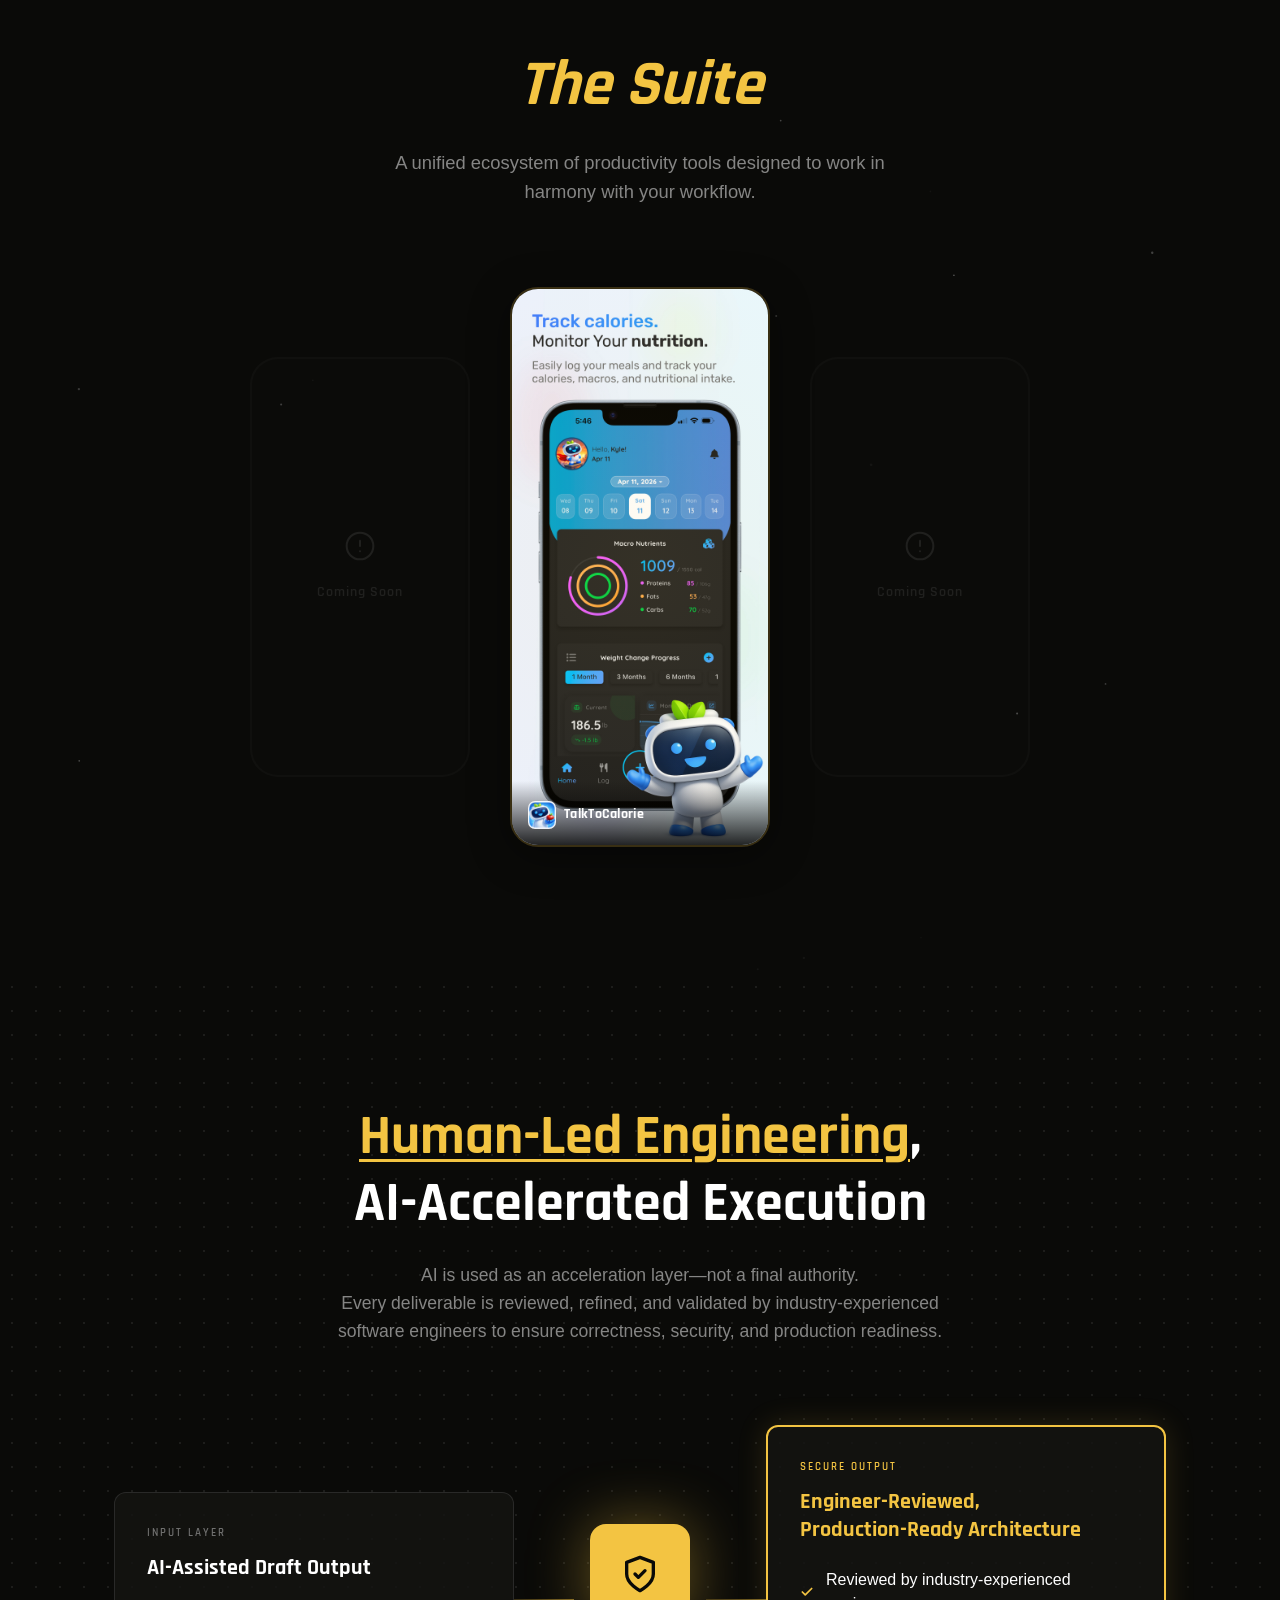
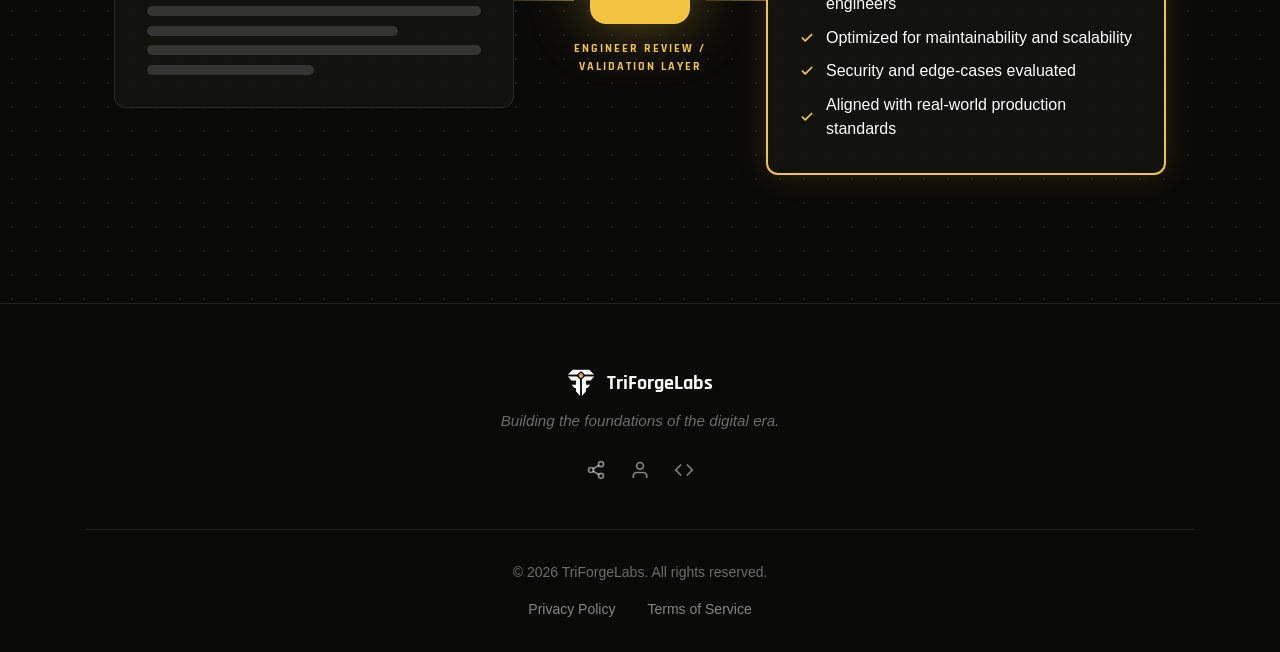
==== commit 01f131a6: "Refactor code structure for improved readability and maintainability" ====
--- a/index.html
+++ b/index.html
@@ -26,6 +26,17 @@
                 <ul class="navbar-nav ms-auto">
                     <li class="nav-item">
                         <a class="nav-link active" href="#home">Home</a>
+                    </li>
+                    <li class="nav-item dropdown suite-dropdown">
+                        <a class="nav-link" href="pages/suite.html">The Suite</a>
+                        <div class="suite-dropdown-menu">
+                            <a href="pages/talktocalorie.html" class="suite-dropdown-item">
+                                <img src="assets/TalkToCalorie/app-logo.jpg" alt="TalkToCalorie" class="suite-dropdown-icon">
+                                <div class="suite-dropdown-info">
+                                    <span class="suite-dropdown-name">TalkToCalorie</span>
+                                </div>
+                            </a>
+                        </div>
                     </li>
                     <li class="nav-item">
                         <a class="nav-link" href="pages/privacy.html">Privacy</a>
@@ -283,75 +294,100 @@
                     your workflow.</p>
             </div>
 
-            <div class="phone-showcase">
-                <!-- Left Phone (dimmed) -->
-                <div class="phone-mockup phone-side">
-                    <div class="phone-frame">
-                        <div class="phone-notch"></div>
-                        <div class="phone-screen">
-                            <div class="phone-content-placeholder">
-                                <div class="placeholder-icon"></div>
-                                <span class="coming-soon-text">Coming Soon...</span>
+            <!-- App Showcase Cards -->
+            <div class="suite-app-showcase suite-reveal">
+                <!-- Left Placeholder -->
+                <div class="suite-app-placeholder">
+                    <div class="suite-placeholder-icon">
+                        <svg xmlns="http://www.w3.org/2000/svg" width="32" height="32" viewBox="0 0 24 24" fill="none" stroke="currentColor" stroke-width="1.5" stroke-linecap="round" stroke-linejoin="round">
+                            <circle cx="12" cy="12" r="10"></circle>
+                            <line x1="12" y1="8" x2="12" y2="12"></line>
+                            <line x1="12" y1="16" x2="12.01" y2="16"></line>
+                        </svg>
+                    </div>
+                    <span class="suite-placeholder-text">Coming Soon</span>
+                </div>
+
+                <!-- Center: TalkToCalorie -->
+                <div class="suite-app-card" id="suiteAppCard">
+                    <div class="suite-app-card-glow"></div>
+                    <img src="assets/TalkToCalorie/Home.jpg" alt="TalkToCalorie Home" class="suite-app-card-img">
+                    <div class="suite-app-card-label">
+                        <img src="assets/TalkToCalorie/app-logo.jpg" alt="" class="suite-app-card-logo">
+                        <span>TalkToCalorie</span>
+                    </div>
+                </div>
+
+                <!-- Right Placeholder -->
+                <div class="suite-app-placeholder">
+                    <div class="suite-placeholder-icon">
+                        <svg xmlns="http://www.w3.org/2000/svg" width="32" height="32" viewBox="0 0 24 24" fill="none" stroke="currentColor" stroke-width="1.5" stroke-linecap="round" stroke-linejoin="round">
+                            <circle cx="12" cy="12" r="10"></circle>
+                            <line x1="12" y1="8" x2="12" y2="12"></line>
+                            <line x1="12" y1="16" x2="12.01" y2="16"></line>
+                        </svg>
+                    </div>
+                    <span class="suite-placeholder-text">Coming Soon</span>
+                </div>
+            </div>
+
+            <!-- Modal Overlay -->
+            <div class="suite-modal-overlay" id="suiteModal">
+                <div class="suite-modal-content">
+                    <button class="suite-modal-close" id="suiteModalClose" aria-label="Close">
+                        <svg xmlns="http://www.w3.org/2000/svg" width="24" height="24" viewBox="0 0 24 24" fill="none" stroke="currentColor" stroke-width="2" stroke-linecap="round" stroke-linejoin="round">
+                            <line x1="18" y1="6" x2="6" y2="18"></line>
+                            <line x1="6" y1="6" x2="18" y2="18"></line>
+                        </svg>
+                    </button>
+                    <div class="suite-modal-phone-wrapper">
+                        <div class="suite-modal-phone">
+                            <div class="suite-modal-carousel" id="suiteCarousel">
+                                <img src="assets/TalkToCalorie/Home.jpg" alt="Home" class="suite-carousel-img suite-carousel-active">
+                                <img src="assets/TalkToCalorie/Log.jpg" alt="Log" class="suite-carousel-img">
+                                <img src="assets/TalkToCalorie/Barcode %26 Scan.jpg" alt="Barcode & Scan" class="suite-carousel-img">
+                                <img src="assets/TalkToCalorie/Habits.jpg" alt="Habits" class="suite-carousel-img">
+                                <img src="assets/TalkToCalorie/Log History.jpg" alt="Log History" class="suite-carousel-img">
                             </div>
                         </div>
-                    </div>
-                </div>
-
-                <!-- Center Phone (featured) -->
-                <div class="phone-mockup phone-center">
-                    <div class="phone-frame phone-frame-active">
-                        <div class="phone-notch"></div>
-                        <div class="phone-screen">
-                            <div class="app-header">
-                                <span class="app-name">TalkToCalorie</span>
-                                <svg class="app-settings" xmlns="http://www.w3.org/2000/svg" width="18" height="18"
-                                    viewBox="0 0 24 24" fill="none" stroke="currentColor" stroke-width="2"
-                                    stroke-linecap="round" stroke-linejoin="round">
-                                    <path
-                                        d="M12 20.94c1.5 0 2.75 1.06 4 1.06 3 0 6-8 6-12.22A4.91 4.91 0 0 0 17 5c-2.22 0-4 1.44-5 2-1-.56-2.78-2-5-2a4.9 4.9 0 0 0-5 4.78C2 14 5 22 8 22c1.25 0 2.5-1.06 4-1.06Z" />
-                                    <path d="M10 2c1 .5 2 2 2 5" />
-                                </svg>
+                        <div class="suite-carousel-dots" id="suiteCarouselDots">
+                            <button class="suite-carousel-dot suite-carousel-dot-active" data-index="0" aria-label="Slide 1"></button>
+                            <button class="suite-carousel-dot" data-index="1" aria-label="Slide 2"></button>
+                            <button class="suite-carousel-dot" data-index="2" aria-label="Slide 3"></button>
+                            <button class="suite-carousel-dot" data-index="3" aria-label="Slide 4"></button>
+                            <button class="suite-carousel-dot" data-index="4" aria-label="Slide 5"></button>
+                        </div>
+                    </div>
+                    <div class="suite-modal-info">
+                        <div class="suite-modal-badge">
+                            <img src="assets/TalkToCalorie/app-logo.jpg" alt="" class="suite-modal-badge-icon">
+                            <span>TalkToCalorie</span>
+                        </div>
+                        <h3 class="suite-modal-title" id="suiteModalTitle"></h3>
+                        <p class="suite-modal-description" id="suiteModalDesc"></p>
+                        <div class="suite-modal-features" id="suiteModalFeatures">
+                            <div class="suite-modal-feature">
+                                <div class="suite-modal-feature-dot"></div>
+                                <span>Chat or speak to log meals instantly</span>
                             </div>
-                            <div class="app-task-bar">
-                                <div class="task-indicator"></div>
-                                <div class="task-progress"></div>
+                            <div class="suite-modal-feature">
+                                <div class="suite-modal-feature-dot"></div>
+                                <span>Snap photos & scan barcodes</span>
                             </div>
-                            <div class="app-timer">
-                                <div class="timer-ring">
-                                    <span class="timer-value">1,850</span>
-                                    <span class="timer-label">cal</span>
-                                </div>
+                            <div class="suite-modal-feature">
+                                <div class="suite-modal-feature-dot"></div>
+                                <span>Build habits & earn XP rewards</span>
                             </div>
-                            <button class="app-button">Learn More <svg class="app-button-arrow"
-                                    xmlns="http://www.w3.org/2000/svg" width="14" height="14" viewBox="0 0 24 24"
-                                    fill="none" stroke="currentColor" stroke-width="2" stroke-linecap="round"
-                                    stroke-linejoin="round">
-                                    <line x1="5" y1="12" x2="19" y2="12"></line>
-                                    <polyline points="12 5 19 12 12 19"></polyline>
-                                </svg></button>
-                        </div>
-                    </div>
-                </div>
-
-                <!-- Right Phone (dimmed) -->
-                <div class="phone-mockup phone-side">
-                    <div class="phone-frame">
-                        <div class="phone-notch"></div>
-                        <div class="phone-screen">
-                            <div class="phone-content-placeholder">
-                                <div class="placeholder-icon"></div>
-                                <span class="coming-soon-text">Coming Soon...</span>
-                            </div>
-                        </div>
-                    </div>
-                </div>
-            </div>
-
-            <div class="app-info text-center">
-                <h3 class="app-info-title">TalkToCalorie</h3>
-                <p class="app-info-tagline">AI-Powered Calorie & Habit Tracker</p>
-                <p class="app-info-description">Intelligent nutrition tracking and habit building powered by
-                    conversational AI. Simply talk to log your meals and build healthier habits effortlessly.</p>
+                        </div>
+                        <a href="pages/talktocalorie.html" class="suite-modal-cta" id="suiteModalCta">
+                            Learn More
+                            <svg xmlns="http://www.w3.org/2000/svg" width="16" height="16" viewBox="0 0 24 24" fill="none" stroke="currentColor" stroke-width="2" stroke-linecap="round" stroke-linejoin="round">
+                                <line x1="5" y1="12" x2="19" y2="12"></line>
+                                <polyline points="12 5 19 12 12 19"></polyline>
+                            </svg>
+                        </a>
+                    </div>
+                </div>
             </div>
         </div>
     </section>
@@ -761,6 +797,143 @@
     <script>
         // Set current year dynamically
         document.getElementById('current-year').textContent = new Date().getFullYear();
+
+        // ===== Suite Card Scroll Reveal =====
+        const suiteRevealEls = document.querySelectorAll('.suite-reveal');
+        const suiteRevealObserver = new IntersectionObserver((entries) => {
+            entries.forEach(entry => {
+                if (entry.isIntersecting) {
+                    entry.target.classList.add('suite-revealed');
+                    suiteRevealObserver.unobserve(entry.target);
+                }
+            });
+        }, { threshold: 0.2, rootMargin: '0px 0px -40px 0px' });
+        suiteRevealEls.forEach(el => suiteRevealObserver.observe(el));
+
+        // ===== Suite Modal Expand =====
+        const suiteCard = document.getElementById('suiteAppCard');
+        const suiteModal = document.getElementById('suiteModal');
+        const suiteModalClose = document.getElementById('suiteModalClose');
+        const suiteModalTitle = document.getElementById('suiteModalTitle');
+        const suiteModalDesc = document.getElementById('suiteModalDesc');
+        const suiteModalFeatures = document.getElementById('suiteModalFeatures');
+        const suiteModalCta = document.getElementById('suiteModalCta');
+
+        const titleText = 'Your AI-Powered Nutrition Companion';
+        const descText = 'Say goodbye to tedious manual logging. Whether you want to talk, scan, or snap — TalkToCalorie makes reaching your health goals effortless and affordable. Powered by conversational AI that understands you.';
+
+        function typeWriter(element, text, speed, callback) {
+            let i = 0;
+            element.textContent = '';
+            element.style.opacity = '1';
+            function type() {
+                if (i < text.length) {
+                    element.textContent += text.charAt(i);
+                    i++;
+                    setTimeout(type, speed);
+                } else if (callback) {
+                    callback();
+                }
+            }
+            type();
+        }
+
+        // ===== Carousel =====
+        const carouselImages = document.querySelectorAll('.suite-carousel-img');
+        const carouselDots = document.querySelectorAll('.suite-carousel-dot');
+        let currentSlide = 0;
+        let carouselInterval = null;
+
+        function goToSlide(index) {
+            const prev = currentSlide;
+            currentSlide = index;
+            carouselImages.forEach((img, i) => {
+                img.classList.remove('suite-carousel-active', 'suite-carousel-exit');
+                if (i === prev && prev !== currentSlide) {
+                    img.classList.add('suite-carousel-exit');
+                }
+            });
+            carouselDots.forEach((dot, i) => {
+                dot.classList.toggle('suite-carousel-dot-active', i === currentSlide);
+            });
+            // Gold glow pulse on transition
+            const phoneEl = document.querySelector('.suite-modal-phone');
+            phoneEl.classList.remove('suite-carousel-glow');
+            void phoneEl.offsetWidth; // force reflow
+            phoneEl.classList.add('suite-carousel-glow');
+            setTimeout(() => phoneEl.classList.remove('suite-carousel-glow'), 600);
+            // Slight delay so exit animation starts, then new one enters
+            requestAnimationFrame(() => {
+                carouselImages[currentSlide].classList.add('suite-carousel-active');
+            });
+        }
+
+        function nextSlide() {
+            goToSlide((currentSlide + 1) % carouselImages.length);
+        }
+
+        function startCarousel() {
+            stopCarousel();
+            carouselInterval = setInterval(nextSlide, 3000);
+        }
+
+        function stopCarousel() {
+            if (carouselInterval) { clearInterval(carouselInterval); carouselInterval = null; }
+        }
+
+        carouselDots.forEach(dot => {
+            dot.addEventListener('click', (e) => {
+                e.stopPropagation();
+                goToSlide(parseInt(dot.dataset.index));
+                startCarousel(); // restart timer
+            });
+        });
+
+        function openSuiteModal() {
+            suiteModal.classList.add('suite-modal-active');
+            document.body.style.overflow = 'hidden';
+
+            // Reset elements
+            suiteModalTitle.style.opacity = '0';
+            suiteModalDesc.style.opacity = '0';
+            suiteModalFeatures.style.opacity = '0';
+            suiteModalCta.style.opacity = '0';
+
+            // Reset carousel
+            goToSlide(0);
+            startCarousel();
+
+            // Staggered typewriter animation (faster)
+            setTimeout(() => {
+                typeWriter(suiteModalTitle, titleText, 15, () => {
+                    typeWriter(suiteModalDesc, descText, 6, () => {
+                        suiteModalFeatures.style.opacity = '1';
+                        suiteModalFeatures.classList.add('suite-modal-features-visible');
+                        setTimeout(() => {
+                            suiteModalCta.style.opacity = '1';
+                            suiteModalCta.classList.add('suite-modal-cta-visible');
+                        }, 300);
+                    });
+                });
+            }, 400);
+        }
+
+        function closeSuiteModal() {
+            suiteModal.classList.remove('suite-modal-active');
+            document.body.style.overflow = '';
+            suiteModalFeatures.classList.remove('suite-modal-features-visible');
+            suiteModalCta.classList.remove('suite-modal-cta-visible');
+            stopCarousel();
+        }
+
+        suiteCard.addEventListener('click', openSuiteModal);
+        suiteModalClose.addEventListener('click', closeSuiteModal);
+        suiteModal.addEventListener('click', (e) => {
+            if (e.target === suiteModal) closeSuiteModal();
+        });
+        document.addEventListener('keydown', (e) => {
+            if (e.key === 'Escape') closeSuiteModal();
+        });
     </script>
 </body>
 
--- a/styles.css
+++ b/styles.css
@@ -518,237 +518,412 @@
   line-height: 1.6;
 }
 
-.phone-showcase {
+/* App Showcase Card */
+.suite-app-showcase {
   display: flex;
   justify-content: center;
   align-items: center;
-  gap: 3rem;
-  margin-bottom: 4rem;
+  gap: 2.5rem;
+  margin-bottom: 2rem;
   perspective: 1000px;
 }
 
-.phone-mockup {
-  transition: all 0.3s ease;
-}
-
-.phone-side {
-  opacity: 0.4;
-  transform: scale(0.85);
-}
-
-.phone-side:hover {
-  opacity: 0.7;
-}
-
-.phone-side:hover .phone-frame {
-  border-color: rgba(243, 196, 66, 0.4);
-  box-shadow: 0 0 40px rgba(243, 196, 66, 0.15);
-}
-
-.phone-center {
+/* Placeholder Cards */
+.suite-app-placeholder {
+  width: 220px;
+  height: 420px;
+  border-radius: 28px;
+  border: 2px solid rgba(255, 255, 255, 0.06);
+  background: rgba(255, 255, 255, 0.02);
+  display: flex;
+  flex-direction: column;
+  align-items: center;
+  justify-content: center;
+  gap: 1.25rem;
+  opacity: 0.35;
+  transition: opacity 0.3s ease, border-color 0.3s ease;
+}
+
+.suite-app-placeholder:hover {
+  opacity: 0.5;
+  border-color: rgba(255, 255, 255, 0.12);
+}
+
+.suite-placeholder-icon {
+  color: rgba(255, 255, 255, 0.25);
+}
+
+.suite-placeholder-text {
+  color: rgba(255, 255, 255, 0.25);
+  font-size: 0.9rem;
+  font-weight: 600;
+  letter-spacing: 1px;
+}
+
+.suite-app-card {
+  position: relative;
+  width: 260px;
+  border-radius: 28px;
+  overflow: hidden;
+  cursor: pointer;
+  transition: transform 0.4s cubic-bezier(0.175, 0.885, 0.32, 1.275), box-shadow 0.4s ease;
+  box-shadow: 0 8px 40px rgba(0, 0, 0, 0.4);
+  border: 2px solid rgba(243, 196, 66, 0.2);
+}
+
+.suite-app-card:hover {
+  transform: scale(1.05) translateY(-6px);
+  box-shadow: 0 20px 60px rgba(243, 196, 66, 0.2);
+  border-color: rgba(243, 196, 66, 0.5);
+}
+
+.suite-app-card-glow {
+  position: absolute;
+  inset: -50%;
+  background: radial-gradient(circle at center, rgba(243, 196, 66, 0.08) 0%, transparent 70%);
+  pointer-events: none;
+  z-index: 1;
+}
+
+.suite-app-card-img {
+  width: 100%;
+  display: block;
+}
+
+.suite-app-card-label {
+  position: absolute;
+  bottom: 0;
+  left: 0;
+  right: 0;
+  padding: 1.25rem 1rem 1rem;
+  background: linear-gradient(to top, rgba(0,0,0,0.85) 0%, transparent 100%);
+  display: flex;
+  align-items: center;
+  gap: 0.5rem;
+  z-index: 2;
+}
+
+.suite-app-card-logo {
+  width: 28px;
+  height: 28px;
+  border-radius: 7px;
+}
+
+.suite-app-card-label span {
+  color: #fff;
+  font-size: 0.9rem;
+  font-weight: 700;
+  letter-spacing: 0.3px;
+}
+
+/* Scroll Reveal */
+.suite-reveal {
+  opacity: 0;
+  transform: translateY(50px) scale(0.95);
+  transition: all 0.8s cubic-bezier(0.16, 1, 0.3, 1);
+}
+
+.suite-revealed {
+  opacity: 1;
+  transform: translateY(0) scale(1);
+}
+
+/* ===== Suite Modal ===== */
+.suite-modal-overlay {
+  position: fixed;
+  inset: 0;
+  z-index: 9999;
+  background: rgba(0, 0, 0, 0);
+  backdrop-filter: blur(0px);
+  display: flex;
+  justify-content: center;
+  align-items: center;
+  pointer-events: none;
+  transition: background 0.5s ease, backdrop-filter 0.5s ease;
+}
+
+.suite-modal-overlay.suite-modal-active {
+  background: rgba(0, 0, 0, 0.85);
+  backdrop-filter: blur(12px);
+  pointer-events: all;
+}
+
+.suite-modal-content {
+  display: flex;
+  align-items: center;
+  gap: 3.5rem;
+  max-width: 900px;
+  width: 90%;
+  opacity: 0;
+  transform: scale(0.7);
+  transition: all 0.6s cubic-bezier(0.16, 1, 0.3, 1);
+}
+
+.suite-modal-active .suite-modal-content {
+  opacity: 1;
+  transform: scale(1);
+}
+
+.suite-modal-close {
+  position: absolute;
+  top: 2rem;
+  right: 2rem;
+  background: none;
+  border: none;
+  color: rgba(255, 255, 255, 0.5);
+  cursor: pointer;
+  padding: 0.5rem;
   z-index: 10;
-}
-
-.phone-frame {
-  width: 280px;
-  height: 570px;
-  background: #1a1a18;
-  border-radius: 40px;
-  padding: 12px;
+  transition: color 0.3s ease, transform 0.3s ease;
+}
+
+.suite-modal-close:hover {
+  color: #F3C442;
+  transform: rotate(90deg);
+}
+
+.suite-modal-phone-wrapper {
+  flex-shrink: 0;
+  display: flex;
+  flex-direction: column;
+  align-items: center;
+  gap: 1rem;
+}
+
+.suite-modal-phone {
+  width: 240px;
+  border-radius: 28px;
+  overflow: hidden;
+  box-shadow: 0 16px 60px rgba(243, 196, 66, 0.15);
+  border: 2px solid rgba(243, 196, 66, 0.3);
   position: relative;
-  border: 2px solid #2a2a28;
-}
-
-.phone-frame-active {
-  border-color: #F3C442;
-  box-shadow: 0 0 60px rgba(243, 196, 66, 0.25);
-}
-
-.phone-notch {
-  width: 100px;
-  height: 30px;
-  background: #0a0a08;
-  border-radius: 0 0 18px 18px;
-  position: absolute;
-  top: 12px;
-  left: 50%;
-  transform: translateX(-50%);
-  z-index: 10;
-}
-
-.phone-screen {
+  transition: box-shadow 0.6s ease;
+}
+
+.suite-modal-phone.suite-carousel-glow {
+  box-shadow: 0 0 40px rgba(243, 196, 66, 0.35), 0 16px 60px rgba(243, 196, 66, 0.2);
+}
+
+.suite-modal-carousel {
+  position: relative;
   width: 100%;
-  height: 100%;
-  background: #0f0f0d;
-  border-radius: 30px;
-  padding: 3rem 1.5rem 1.5rem;
-  display: flex;
-  flex-direction: column;
-}
-
-.app-header {
-  display: flex;
-  justify-content: space-between;
-  align-items: center;
-  margin-bottom: 1rem;
-}
-
-.app-name {
-  color: #F3C442;
-  font-weight: 600;
-  font-size: 0.9rem;
-}
-
-.app-settings {
-  color: rgba(255, 255, 255, 0.5);
-}
-
-.app-task-bar {
-  background: #1a1a18;
-  border-radius: 8px;
-  padding: 0.75rem;
-  margin-bottom: 1.5rem;
-  display: flex;
-  align-items: center;
+  /* Use first image for aspect ratio */
+}
+
+.suite-carousel-img {
+  width: 100%;
+  display: block;
+  position: absolute;
+  top: 0;
+  left: 0;
+  opacity: 0;
+  transform: scale(0.97);
+  transition: opacity 0.6s ease, transform 0.6s ease;
+}
+
+.suite-carousel-img:first-child {
+  position: relative;
+}
+
+.suite-carousel-img.suite-carousel-active {
+  opacity: 1;
+  transform: scale(1);
+  z-index: 2;
+}
+
+.suite-carousel-img.suite-carousel-exit {
+  opacity: 0;
+  transform: scale(1.03);
+  z-index: 1;
+}
+
+/* Carousel Dots */
+.suite-carousel-dots {
+  display: flex;
   gap: 0.5rem;
-}
-
-.task-indicator {
+  justify-content: center;
+}
+
+.suite-carousel-dot {
   width: 8px;
   height: 8px;
+  border-radius: 50%;
+  border: none;
+  background: rgba(255, 255, 255, 0.2);
+  cursor: pointer;
+  padding: 0;
+  transition: all 0.3s ease;
+}
+
+.suite-carousel-dot:hover {
+  background: rgba(255, 255, 255, 0.4);
+}
+
+.suite-carousel-dot-active {
   background: #F3C442;
+  box-shadow: 0 0 8px rgba(243, 196, 66, 0.5);
+  transform: scale(1.25);
+}
+
+.suite-modal-info {
+  flex: 1;
+  min-width: 0;
+}
+
+.suite-modal-badge {
+  display: inline-flex;
+  align-items: center;
+  gap: 0.5rem;
+  background: rgba(243, 196, 66, 0.08);
+  border: 1px solid rgba(243, 196, 66, 0.15);
+  border-radius: 5px;
+  padding: 0.35rem 0.8rem;
+  margin-bottom: 1.25rem;
+}
+
+.suite-modal-badge-icon {
+  width: 20px;
+  height: 20px;
+  border-radius: 5px;
+}
+
+.suite-modal-badge span {
+  color: rgba(255, 255, 255, 0.8);
+  font-size: 0.78rem;
+  font-weight: 600;
+  letter-spacing: 0.3px;
+}
+
+.suite-modal-title {
+  color: #fff;
+  font-size: 1.75rem;
+  font-weight: 700;
+  line-height: 1.3;
+  margin-bottom: 1rem;
+  min-height: 2.3em;
+  opacity: 0;
+}
+
+.suite-modal-description {
+  color: rgba(255, 255, 255, 0.55);
+  font-size: 0.92rem;
+  line-height: 1.7;
+  margin-bottom: 1.5rem;
+  min-height: 4.8em;
+  opacity: 0;
+}
+
+.suite-modal-features {
+  display: flex;
+  flex-direction: column;
+  gap: 0.6rem;
+  margin-bottom: 1.75rem;
+  opacity: 0;
+  transform: translateY(10px);
+  transition: all 0.4s ease;
+}
+
+.suite-modal-features-visible {
+  opacity: 1 !important;
+  transform: translateY(0) !important;
+}
+
+.suite-modal-feature {
+  display: flex;
+  align-items: center;
+  gap: 0.6rem;
+}
+
+.suite-modal-feature-dot {
+  width: 6px;
+  height: 6px;
   border-radius: 50%;
-}
-
-.task-progress {
-  flex: 1;
-  height: 6px;
-  background: #2a2a28;
-  border-radius: 3px;
-  position: relative;
-}
-
-.task-progress::after {
-  content: '';
-  position: absolute;
-  left: 0;
-  top: 0;
-  width: 60%;
-  height: 100%;
-  background: linear-gradient(to right, #F3C442, #d4a93a);
-  border-radius: 3px;
-}
-
-.app-timer {
-  flex: 1;
-  display: flex;
-  justify-content: center;
-  align-items: center;
-}
-
-.timer-ring {
-  width: 150px;
-  height: 150px;
-  border: 3px solid #F3C442;
-  border-radius: 50%;
-  display: flex;
-  flex-direction: column;
-  justify-content: center;
-  align-items: center;
-}
-
-.timer-value {
-  color: #fff;
-  font-size: 2.25rem;
-  font-weight: 700;
-}
-
-.timer-label {
-  color: rgba(255, 255, 255, 0.5);
-  font-size: 0.875rem;
-}
-
-.app-button {
+  background: #F3C442;
+  flex-shrink: 0;
+}
+
+.suite-modal-feature span {
+  color: rgba(255, 255, 255, 0.65);
+  font-size: 0.85rem;
+}
+
+.suite-modal-cta {
+  display: inline-flex;
+  align-items: center;
+  gap: 0.6rem;
+  padding: 0.7rem 1.75rem;
   background: #F3C442;
   color: #0a0a08;
-  border: none;
-  padding: 1rem;
-  border-radius: 12px;
-  font-weight: 600;
-  font-size: 1rem;
-  cursor: pointer;
+  border-radius: 10px;
+  font-weight: 700;
+  font-size: 0.95rem;
+  text-decoration: none;
   transition: all 0.3s ease;
-}
-
-.app-button:hover {
+  opacity: 0;
+  transform: translateY(10px);
+}
+
+.suite-modal-cta-visible {
+  opacity: 1 !important;
+  transform: translateY(0) !important;
+}
+
+.suite-modal-cta:hover {
   filter: brightness(1.1);
-}
-
-.phone-content-placeholder {
-  display: flex;
-  flex-direction: column;
-  align-items: center;
-  justify-content: center;
-  height: 100%;
-  gap: 2rem;
-}
-
-.placeholder-icon {
-  width: 50px;
-  height: 50px;
-  border: 2px solid rgba(255, 255, 255, 0.15);
-  border-radius: 12px;
-}
-
-.coming-soon-text {
-  color: rgba(255, 255, 255, 0.3);
-  font-size: 1rem;
-  font-weight: 500;
-  letter-spacing: 1px;
-}
-
-.placeholder-lines {
-  display: flex;
-  flex-direction: column;
-  gap: 0.5rem;
-  width: 60%;
-}
-
-.placeholder-line {
-  height: 8px;
-  background: rgba(255, 255, 255, 0.1);
-  border-radius: 4px;
-}
-
-.placeholder-line.short {
-  width: 60%;
-  margin: 0 auto;
-}
-
-.app-info {
-  padding-top: 2rem;
-}
-
-.app-info-title {
-  color: #fff;
-  font-size: 1.5rem;
-  font-weight: 700;
-  margin-bottom: 0.5rem;
-}
-
-.app-info-tagline {
-  color: #F3C442;
-  font-size: 0.9rem;
-  font-weight: 500;
-  margin-bottom: 1rem;
-}
-
-.app-info-description {
-  color: rgba(255, 255, 255, 0.5);
-  font-size: 0.9rem;
-  max-width: 400px;
-  margin: 0 auto;
-  line-height: 1.6;
+  gap: 0.85rem;
+  color: #0a0a08;
+  text-decoration: none;
+}
+
+.suite-modal-cta svg {
+  transition: transform 0.3s ease;
+}
+
+.suite-modal-cta:hover svg {
+  transform: translateX(3px);
+}
+
+/* Showcase responsive */
+@media (max-width: 992px) {
+  .suite-app-placeholder {
+    display: none;
+  }
+
+  .suite-app-showcase {
+    gap: 0;
+  }
+}
+
+/* Modal responsive */
+@media (max-width: 768px) {
+  .suite-modal-content {
+    flex-direction: column;
+    gap: 2rem;
+    padding: 1.5rem;
+    max-height: 90vh;
+    overflow-y: auto;
+  }
+
+  .suite-modal-phone {
+    width: 180px;
+  }
+
+  .suite-modal-info {
+    text-align: center;
+  }
+
+  .suite-modal-title {
+    font-size: 1.35rem;
+  }
+
+  .suite-modal-features {
+    align-items: center;
+  }
+
+  .suite-modal-close {
+    top: 1rem;
+    right: 1rem;
+  }
 }
 
 /* Validation at Scale Section */
@@ -980,14 +1155,17 @@
 
 .footer-main {
   display: flex;
-  justify-content: space-between;
-  align-items: flex-start;
+  flex-direction: column;
+  align-items: center;
+  text-align: center;
+  gap: 1.5rem;
   margin-bottom: 3rem;
 }
 
 .footer-brand {
   display: flex;
   flex-direction: column;
+  align-items: center;
   gap: 0.75rem;
 }
 
@@ -1038,8 +1216,10 @@
 
 .footer-bottom {
   display: flex;
-  justify-content: space-between;
-  align-items: center;
+  flex-direction: column;
+  align-items: center;
+  gap: 1rem;
+  text-align: center;
 }
 
 .footer-copyright {
@@ -1066,19 +1246,1092 @@
 
 @media (max-width: 768px) {
   .footer-main {
+    gap: 1.25rem;
+  }
+}
+
+/* ===========================
+   The Suite Page Styles
+   =========================== */
+
+.suite-page-hero {
+  background-color: #0a0a08;
+  padding: 6rem 0 4rem;
+  position: relative;
+  overflow: hidden;
+  text-align: center;
+}
+
+.suite-page-glow {
+  position: absolute;
+  inset: 0;
+  background: radial-gradient(ellipse at 50% 0%, rgba(243, 196, 66, 0.08) 0%, transparent 60%);
+  pointer-events: none;
+}
+
+.suite-page-title {
+  color: #F3C442;
+  font-size: 4rem;
+  font-weight: 700;
+  font-style: italic;
+  margin-bottom: 1rem;
+}
+
+.suite-page-subtitle {
+  color: rgba(255, 255, 255, 0.5);
+  font-size: 1.15rem;
+  max-width: 550px;
+  margin: 0 auto;
+  line-height: 1.6;
+}
+
+.suite-page-products {
+  background-color: #0a0a08;
+  padding: 2rem 0 6rem;
+}
+
+/* Store Download Buttons */
+.product-store-buttons {
+  display: flex;
+  gap: 0.75rem;
+  flex-wrap: wrap;
+}
+
+.store-btn {
+  display: inline-flex;
+  align-items: center;
+  justify-content: center;
+  gap: 0.6rem;
+  flex: 1 1 0;
+  padding: 0.55rem 1.1rem;
+  border-radius: 8px;
+  text-decoration: none;
+  transition: all 0.3s ease;
+  border: 1px solid rgba(255, 255, 255, 0.15);
+  background: rgba(255, 255, 255, 0.05);
+  color: #fff;
+}
+
+.store-btn:hover {
+  border-color: #F3C442;
+  background: rgba(243, 196, 66, 0.08);
+  color: #fff;
+  transform: translateY(-2px);
+  box-shadow: 0 4px 16px rgba(243, 196, 66, 0.15);
+}
+
+.store-btn svg {
+  flex-shrink: 0;
+}
+
+.store-btn-text {
+  display: flex;
+  flex-direction: column;
+  line-height: 1.1;
+}
+
+.store-btn-small {
+  font-size: 0.6rem;
+  color: rgba(255, 255, 255, 0.6);
+  font-weight: 400;
+  letter-spacing: 0.3px;
+}
+
+.store-btn-large {
+  font-size: 0.95rem;
+  font-weight: 700;
+  letter-spacing: 0.3px;
+}
+
+/* Product Card */
+.product-card {
+  background: rgba(255, 255, 255, 0.04);
+  border: 1px solid rgba(255, 255, 255, 0.08);
+  border-radius: 1rem;
+  padding: 2rem;
+  height: 100%;
+  display: flex;
+  flex-direction: column;
+  transition: all 0.35s ease;
+}
+
+.product-card:hover {
+  border-color: rgba(243, 196, 66, 0.4);
+  background: rgba(255, 255, 255, 0.06);
+  transform: translateY(-4px);
+  box-shadow: 0 8px 40px rgba(243, 196, 66, 0.1);
+}
+
+.product-card-soon {
+  opacity: 0.55;
+}
+
+.product-card-soon:hover {
+  opacity: 0.75;
+  border-color: rgba(255, 255, 255, 0.15);
+  box-shadow: none;
+}
+
+.product-card-inner {
+  display: flex;
+  gap: 1.75rem;
+  flex: 1;
+}
+
+.product-card-logo {
+  flex-shrink: 0;
+  width: 90px;
+  height: 90px;
+  border-radius: 1.25rem;
+  overflow: hidden;
+  border: 2px solid rgba(243, 196, 66, 0.3);
+  box-shadow: 0 0 20px rgba(243, 196, 66, 0.12);
+}
+
+.product-card-logo img {
+  width: 100%;
+  height: 100%;
+  object-fit: cover;
+}
+
+.product-card-logo-placeholder {
+  display: flex;
+  align-items: center;
+  justify-content: center;
+  background: rgba(255, 255, 255, 0.04);
+  border-color: rgba(255, 255, 255, 0.1);
+  color: rgba(255, 255, 255, 0.25);
+  box-shadow: none;
+}
+
+.product-card-content {
+  flex: 1;
+  min-width: 0;
+}
+
+.product-card-name {
+  color: #fff;
+  font-size: 1.4rem;
+  font-weight: 700;
+  margin-bottom: 0.25rem;
+}
+
+.product-card-name-soon {
+  color: rgba(255, 255, 255, 0.5);
+}
+
+.product-card-tagline {
+  color: #F3C442;
+  font-size: 0.85rem;
+  font-weight: 600;
+  letter-spacing: 0.5px;
+  margin-bottom: 0.75rem;
+}
+
+.product-card-tagline-soon {
+  color: rgba(255, 255, 255, 0.3);
+}
+
+.product-card-description {
+  color: rgba(255, 255, 255, 0.5);
+  font-size: 0.9rem;
+  line-height: 1.6;
+  margin-bottom: 1rem;
+}
+
+.product-card-features {
+  display: flex;
+  flex-wrap: wrap;
+  gap: 0.6rem;
+}
+
+.product-feature {
+  display: inline-flex;
+  align-items: center;
+  gap: 0.4rem;
+  background: rgba(243, 196, 66, 0.08);
+  border: 1px solid rgba(243, 196, 66, 0.15);
+  border-radius: 2rem;
+  padding: 0.35rem 0.85rem;
+  font-size: 0.78rem;
+  font-weight: 600;
+  color: rgba(255, 255, 255, 0.7);
+  transition: all 0.2s ease;
+}
+
+.product-feature svg {
+  color: #F3C442;
+  flex-shrink: 0;
+}
+
+.product-card:hover .product-feature {
+  background: rgba(243, 196, 66, 0.12);
+  border-color: rgba(243, 196, 66, 0.25);
+}
+
+.product-card-footer {
+  margin-top: 1.25rem;
+  padding-top: 1rem;
+  border-top: 1px solid rgba(255, 255, 255, 0.06);
+  display: flex;
+  justify-content: flex-end;
+}
+
+.product-status {
+  display: inline-flex;
+  align-items: center;
+  gap: 0.5rem;
+  font-size: 0.78rem;
+  font-weight: 600;
+  letter-spacing: 0.5px;
+}
+
+.product-status-live {
+  color: #4ade80;
+}
+
+.product-status-soon {
+  color: rgba(255, 255, 255, 0.35);
+}
+
+.status-dot {
+  width: 8px;
+  height: 8px;
+  border-radius: 50%;
+  background: #4ade80;
+  box-shadow: 0 0 8px rgba(74, 222, 128, 0.5);
+  animation: statusPulse 2s ease-in-out infinite;
+}
+
+.status-dot-soon {
+  background: rgba(255, 255, 255, 0.3);
+  box-shadow: none;
+  animation: none;
+}
+
+@keyframes statusPulse {
+  0%, 100% { opacity: 1; }
+  50% { opacity: 0.4; }
+}
+
+/* Suite page responsive */
+@media (max-width: 768px) {
+  .suite-page-title {
+    font-size: 2.75rem;
+  }
+
+  .product-card-inner {
     flex-direction: column;
-    gap: 2rem;
-  }
-
-  .footer-bottom {
-    flex-direction: column;
-    gap: 1rem;
+    align-items: center;
     text-align: center;
   }
 
-  .footer-links {
+  .product-card-features {
     justify-content: center;
   }
+
+  .product-card-footer {
+    justify-content: center;
+  }
+}
+
+/* ===========================
+   Learn More Button
+   =========================== */
+
+.learn-more-btn {
+  display: inline-flex;
+  align-items: center;
+  gap: 0.5rem;
+  margin-left: auto;
+  padding: 0.5rem 1.25rem;
+  background: transparent;
+  color: #F3C442;
+  border: 1px solid rgba(243, 196, 66, 0.4);
+  border-radius: 8px;
+  font-family: 'Rajdhani', sans-serif;
+  font-size: 0.9rem;
+  font-weight: 700;
+  letter-spacing: 0.5px;
+  text-decoration: none;
+  transition: all 0.3s ease;
+}
+
+.learn-more-btn:hover {
+  background: rgba(243, 196, 66, 0.1);
+  border-color: #F3C442;
+  color: #F3C442;
+  text-decoration: none;
+  gap: 0.75rem;
+}
+
+.learn-more-btn svg {
+  transition: transform 0.3s ease;
+}
+
+.learn-more-btn:hover svg {
+  transform: translateX(3px);
+}
+
+/* ===========================
+   TalkToCalorie Detail Page
+   =========================== */
+
+/* Hero */
+.ttc-hero {
+  background: #0a0a08;
+  min-height: 100vh;
+  display: flex;
+  align-items: center;
+  position: relative;
+  overflow: hidden;
+  padding-top: 80px;
+}
+
+.ttc-hero-glow {
+  position: absolute;
+  inset: 0;
+  background:
+    radial-gradient(ellipse at 30% 40%, rgba(243, 196, 66, 0.07) 0%, transparent 55%),
+    radial-gradient(ellipse at 70% 60%, rgba(243, 196, 66, 0.04) 0%, transparent 50%);
+  pointer-events: none;
+  z-index: 1;
+}
+
+.ttc-hero-particles {
+  position: absolute;
+  inset: 0;
+  pointer-events: none;
+  z-index: 2;
+  overflow: hidden;
+}
+
+.ttc-particle {
+  position: absolute;
+  background: rgba(243, 196, 66, 0.4);
+  border-radius: 50%;
+  animation: ttcParticleFloat 6s ease-in-out infinite;
+}
+
+@keyframes ttcParticleFloat {
+  0%, 100% {
+    transform: translateY(0) scale(1);
+    opacity: 0;
+  }
+  10% { opacity: 0.6; }
+  50% {
+    transform: translateY(-60px) scale(1.2);
+    opacity: 0.4;
+  }
+  90% { opacity: 0; }
+}
+
+.ttc-hero-row {
+  min-height: calc(100vh - 80px);
+  padding: 4rem 0;
+}
+
+.ttc-hero-text {
+  z-index: 5;
+}
+
+.ttc-hero-badge {
+  display: inline-flex;
+  align-items: center;
+  gap: 0.6rem;
+  background: rgba(243, 196, 66, 0.1);
+  border: 1px solid rgba(243, 196, 66, 0.2);
+  border-radius: 5px;
+  padding: 0.4rem 1.2rem 0.4rem 0.4rem;
+  margin-bottom: 1.5rem;
+}
+
+.ttc-hero-badge-icon {
+  width: 32px;
+  height: 32px;
+  border-radius: 8px;
+}
+
+.ttc-hero-badge span {
+  color: #F3C442;
+  font-weight: 700;
+  font-size: 0.85rem;
+  letter-spacing: 0.5px;
+}
+
+.ttc-hero-title {
+  font-size: 4rem;
+  font-weight: 700;
+  color: #fff;
+  line-height: 1.1;
+  margin-bottom: 1.5rem;
+}
+
+.ttc-gradient-text {
+  background: linear-gradient(135deg, #F3C442 0%, #FBE8A6 50%, #F3C442 100%);
+  background-size: 200% 200%;
+  -webkit-background-clip: text;
+  -webkit-text-fill-color: transparent;
+  background-clip: text;
+  animation: ttcGradientShift 4s ease infinite;
+}
+
+@keyframes ttcGradientShift {
+  0%, 100% { background-position: 0% 50%; }
+  50% { background-position: 100% 50%; }
+}
+
+.ttc-hero-subtitle {
+  color: rgba(255, 255, 255, 0.55);
+  font-size: 1.1rem;
+  line-height: 1.7;
+  max-width: 480px;
+  margin-bottom: 2rem;
+}
+
+.ttc-hero-cta .btn-primary-gold {
+  padding: 0.85rem 2.5rem;
+  font-size: 1.05rem;
+}
+
+/* Floating Phones */
+.ttc-hero-visuals {
+  position: relative;
+  z-index: 4;
+  display: flex;
+  justify-content: center;
+  align-items: center;
+  min-height: 500px;
+}
+
+.ttc-floating-phones {
+  position: relative;
+  width: 100%;
+  height: 500px;
+  display: flex;
+  justify-content: center;
+  align-items: center;
+}
+
+.ttc-phone {
+  position: absolute;
+  border-radius: 24px;
+  overflow: hidden;
+  box-shadow: 0 20px 60px rgba(0, 0, 0, 0.5);
+  transition: transform 0.3s ease;
+}
+
+.ttc-phone img {
+  width: 100%;
+  height: 100%;
+  object-fit: cover;
+  display: block;
+}
+
+.ttc-phone-main {
+  width: 220px;
+  height: auto;
+  z-index: 3;
+  border: 2px solid rgba(243, 196, 66, 0.4);
+  box-shadow: 0 20px 80px rgba(243, 196, 66, 0.15), 0 20px 60px rgba(0, 0, 0, 0.5);
+}
+
+.ttc-phone-main img {
+  height: auto;
+  object-fit: contain;
+}
+
+.ttc-phone-back {
+  width: 180px;
+  height: 380px;
+  left: 5%;
+  z-index: 2;
+  opacity: 0.6;
+  transform: rotate(-8deg);
+  border: 1px solid rgba(255, 255, 255, 0.1);
+}
+
+.ttc-phone-side {
+  width: 180px;
+  height: 380px;
+  right: 5%;
+  z-index: 2;
+  opacity: 0.6;
+  transform: rotate(8deg);
+  border: 1px solid rgba(255, 255, 255, 0.1);
+}
+
+/* Scroll Indicator */
+.ttc-scroll-indicator {
+  position: absolute;
+  bottom: 2rem;
+  left: 0;
+  right: 0;
+  margin: 0 auto;
+  text-align: center;
+  color: rgba(255, 255, 255, 0.4);
+  font-size: 0.6rem;
+  letter-spacing: 3px;
+  z-index: 10;
+  display: flex;
+  flex-direction: column;
+  align-items: center;
+  gap: 0.4rem;
+  animation: ttcBounceDown 2s ease-in-out infinite;
+}
+
+@keyframes ttcBounceDown {
+  0%, 100% { transform: translateY(0); }
+  50% { transform: translateY(8px); }
+}
+
+/* ===== Animate In Keyframes ===== */
+
+.animate-fade-up {
+  opacity: 0;
+  transform: translateY(30px);
+  animation: ttcFadeUp 0.8s ease forwards;
+}
+
+@keyframes ttcFadeUp {
+  to {
+    opacity: 1;
+    transform: translateY(0);
+  }
+}
+
+.animate-float-in {
+  opacity: 0;
+  transform: translateY(60px) scale(0.9);
+  animation: ttcFloatIn 1s cubic-bezier(0.175, 0.885, 0.32, 1.275) forwards;
+}
+
+@keyframes ttcFloatIn {
+  to {
+    opacity: 1;
+    transform: translateY(0) scale(1);
+  }
+}
+
+.animate-pulse-glow {
+  animation: ttcPulseGlow 3s ease-in-out infinite;
+}
+
+@keyframes ttcPulseGlow {
+  0%, 100% {
+    box-shadow: 0 0 20px rgba(243, 196, 66, 0.2);
+  }
+  50% {
+    box-shadow: 0 0 50px rgba(243, 196, 66, 0.4), 0 0 80px rgba(243, 196, 66, 0.1);
+  }
+}
+
+/* ===== Scroll Reveal ===== */
+
+.ttc-reveal {
+  opacity: 0;
+  transform: translateY(50px);
+  transition: opacity 0.8s ease, transform 0.8s cubic-bezier(0.175, 0.885, 0.32, 1.275);
+}
+
+.ttc-reveal.ttc-revealed {
+  opacity: 1;
+  transform: translateY(0);
+}
+
+/* ===== Feature Sections ===== */
+
+.ttc-feature-section {
+  background: #0a0a08;
+  padding: 8rem 0;
+  position: relative;
+  overflow: hidden;
+}
+
+.ttc-feature-section:nth-child(odd)::before {
+  content: '';
+  position: absolute;
+  top: 50%;
+  left: -10%;
+  width: 500px;
+  height: 500px;
+  background: radial-gradient(circle, rgba(243, 196, 66, 0.04) 0%, transparent 70%);
+  transform: translateY(-50%);
+  pointer-events: none;
+}
+
+.ttc-feature-section:nth-child(even)::before {
+  content: '';
+  position: absolute;
+  top: 50%;
+  right: -10%;
+  width: 500px;
+  height: 500px;
+  background: radial-gradient(circle, rgba(243, 196, 66, 0.04) 0%, transparent 70%);
+  transform: translateY(-50%);
+  pointer-events: none;
+}
+
+/* Section dividers between features */
+.ttc-feature-section + .ttc-feature-section {
+  border-top: 1px solid rgba(255, 255, 255, 0.05);
+}
+
+/* Pull reversed sections (text-left, image-right) closer to center */
+.ttc-feature-section .flex-lg-row-reverse .ttc-feature-text-col {
+  padding-left: 3rem;
+}
+
+.ttc-feature-section .flex-lg-row-reverse .ttc-feature-img-col {
+  padding-right: 3rem;
+}
+
+.ttc-feature-number {
+  font-size: 4.5rem;
+  font-weight: 700;
+  color: rgba(243, 196, 66, 0.08);
+  line-height: 1;
+  margin-bottom: 0.5rem;
+  letter-spacing: -2px;
+}
+
+.ttc-feature-title {
+  font-size: 2.5rem;
+  font-weight: 700;
+  color: #fff;
+  line-height: 1.15;
+  margin-bottom: 1.25rem;
+}
+
+.ttc-feature-description {
+  color: rgba(255, 255, 255, 0.5);
+  font-size: 1rem;
+  line-height: 1.75;
+  margin-bottom: 1.75rem;
+  max-width: 460px;
+}
+
+.ttc-feature-highlights {
+  display: flex;
+  flex-direction: column;
+  gap: 0.75rem;
+}
+
+.ttc-highlight-item {
+  display: flex;
+  align-items: center;
+  gap: 0.75rem;
+  color: rgba(255, 255, 255, 0.65);
+  font-size: 0.9rem;
+  font-weight: 500;
+}
+
+.ttc-highlight-dot {
+  width: 8px;
+  height: 8px;
+  border-radius: 50%;
+  background: #F3C442;
+  flex-shrink: 0;
+  box-shadow: 0 0 8px rgba(243, 196, 66, 0.4);
+}
+
+/* Device Frame */
+.ttc-device-frame {
+  position: relative;
+  max-width: 320px;
+  margin: 0 auto;
+}
+
+.ttc-device-glow {
+  position: absolute;
+  top: 50%;
+  left: 50%;
+  width: 120%;
+  height: 120%;
+  transform: translate(-50%, -50%);
+  background: radial-gradient(ellipse, rgba(243, 196, 66, 0.08) 0%, transparent 70%);
+  pointer-events: none;
+  z-index: 0;
+}
+
+.ttc-glow-right {
+  left: 60%;
+}
+
+.ttc-device-screenshot {
+  width: 100%;
+  border-radius: 28px;
+  position: relative;
+  z-index: 1;
+  border: 2px solid rgba(255, 255, 255, 0.1);
+  box-shadow: 0 30px 80px rgba(0, 0, 0, 0.5);
+  transition: transform 0.5s cubic-bezier(0.175, 0.885, 0.32, 1.275), box-shadow 0.5s ease;
+}
+
+.ttc-device-frame:hover .ttc-device-screenshot {
+  transform: scale(1.03);
+  box-shadow: 0 30px 100px rgba(243, 196, 66, 0.12), 0 30px 80px rgba(0, 0, 0, 0.5);
+  border-color: rgba(243, 196, 66, 0.3);
+}
+
+.ttc-tilt-left .ttc-device-screenshot {
+  transform: perspective(800px) rotateY(4deg);
+}
+
+.ttc-tilt-left:hover .ttc-device-screenshot {
+  transform: perspective(800px) rotateY(0deg) scale(1.03);
+}
+
+.ttc-tilt-right .ttc-device-screenshot {
+  transform: perspective(800px) rotateY(-4deg);
+}
+
+.ttc-tilt-right:hover .ttc-device-screenshot {
+  transform: perspective(800px) rotateY(0deg) scale(1.03);
+}
+
+/* ===== CTA Section ===== */
+
+.ttc-cta-section {
+  background: #0a0a08;
+  padding: 8rem 0;
+  position: relative;
+  overflow: hidden;
+  border-top: 1px solid rgba(255, 255, 255, 0.05);
+}
+
+.ttc-cta-glow {
+  position: absolute;
+  inset: 0;
+  background: radial-gradient(ellipse at 50% 50%, rgba(243, 196, 66, 0.06) 0%, transparent 60%);
+  pointer-events: none;
+  z-index: 1;
+}
+
+.ttc-cta-content {
+  display: flex;
+  flex-direction: column;
+  align-items: center;
+}
+
+.ttc-cta-icon {
+  width: 100px;
+  height: 100px;
+  border-radius: 24px;
+  margin-bottom: 2rem;
+  border: 2px solid rgba(243, 196, 66, 0.3);
+}
+
+.ttc-cta-title {
+  font-size: 3rem;
+  font-weight: 700;
+  color: #fff;
+  margin-bottom: 1rem;
+  line-height: 1.15;
+}
+
+.ttc-cta-subtitle {
+  color: rgba(255, 255, 255, 0.5);
+  font-size: 1.1rem;
+  max-width: 480px;
+  margin-bottom: 2.5rem;
+  line-height: 1.6;
+}
+
+.ttc-cta-buttons {
+  display: flex;
+  gap: 1rem;
+  flex-wrap: wrap;
+  justify-content: center;
+}
+
+.ttc-cta-buttons .store-btn {
+  flex: 0 1 auto;
+  min-width: 200px;
+}
+
+/* ===== TTC Responsive ===== */
+
+@media (max-width: 992px) {
+  .ttc-hero-title {
+    font-size: 3rem;
+  }
+
+  .ttc-hero-row {
+    text-align: center;
+  }
+
+  .ttc-hero-subtitle {
+    margin-left: auto;
+    margin-right: auto;
+  }
+
+  .ttc-hero-visuals {
+    margin-top: 3rem;
+  }
+
+  .ttc-floating-phones {
+    height: 400px;
+  }
+
+  .ttc-phone-main {
+    width: 180px;
+    height: 360px;
+  }
+
+  .ttc-phone-back,
+  .ttc-phone-side {
+    width: 150px;
+    height: 310px;
+  }
+
+  .ttc-feature-title {
+    font-size: 2rem;
+  }
+
+  .ttc-feature-section {
+    padding: 5rem 0;
+  }
+
+  .ttc-feature-text-col {
+    text-align: center;
+    padding-left: 1.25rem;
+    padding-right: 1.25rem;
+  }
+
+  .ttc-feature-section .flex-lg-row-reverse .ttc-feature-text-col,
+  .ttc-feature-section .flex-lg-row-reverse .ttc-feature-img-col {
+    padding-left: 0;
+    padding-right: 0;
+  }
+
+  .ttc-feature-description {
+    margin-left: auto;
+    margin-right: auto;
+  }
+
+  .ttc-feature-highlights {
+    align-items: center;
+  }
+}
+
+@media (max-width: 576px) {
+  .ttc-hero-title {
+    font-size: 2.25rem;
+  }
+
+  .ttc-floating-phones {
+    height: 320px;
+  }
+
+  .ttc-phone-main {
+    width: 150px;
+    height: 300px;
+  }
+
+  .ttc-phone-back,
+  .ttc-phone-side {
+    width: 120px;
+    height: 250px;
+  }
+
+  .ttc-cta-title {
+    font-size: 2.25rem;
+  }
+
+  .ttc-device-frame {
+    max-width: 260px;
+  }
+}
+
+/* ===========================
+   Scroll Snap — TalkToCalorie Page
+   =========================== */
+
+.ttc-snap-container {
+  scroll-snap-type: y proximity;
+  overflow-y: scroll;
+  height: 100vh;
+  scroll-behavior: smooth;
+}
+
+.ttc-snap-section {
+  scroll-snap-align: start;
+  scroll-snap-stop: always;
+}
+
+/* Ensure the footer doesn't force full snap height */
+.ttc-snap-container .site-footer {
+  scroll-snap-align: end;
+}
+
+/* ===========================
+   Suite Dropdown Nav
+   =========================== */
+
+.suite-dropdown {
+  position: relative;
+}
+
+.suite-dropdown-menu {
+  position: absolute;
+  top: calc(100% + 8px);
+  left: 50%;
+  transform: translateX(-50%) translateY(8px);
+  background: rgba(18, 18, 16, 0.95);
+  backdrop-filter: blur(20px);
+  -webkit-backdrop-filter: blur(20px);
+  border: 1px solid rgba(243, 196, 66, 0.15);
+  border-radius: 12px;
+  padding: 0.5rem;
+  min-width: 320px;
+  opacity: 0;
+  visibility: hidden;
+  pointer-events: none;
+  transition: all 0.3s cubic-bezier(0.175, 0.885, 0.32, 1.275);
+  z-index: 2000;
+  box-shadow: 0 12px 40px rgba(0, 0, 0, 0.5), 0 0 30px rgba(243, 196, 66, 0.06);
+}
+
+.suite-dropdown-menu::before {
+  content: '';
+  position: absolute;
+  top: -6px;
+  left: 50%;
+  transform: translateX(-50%);
+  border-left: 7px solid transparent;
+  border-right: 7px solid transparent;
+  border-bottom: 6px solid rgba(243, 196, 66, 0.15);
+}
+
+.suite-dropdown-menu::after {
+  content: '';
+  position: absolute;
+  top: -20px;
+  left: 0;
+  right: 0;
+  height: 20px;
+}
+
+.suite-dropdown:hover .suite-dropdown-menu {
+  opacity: 1;
+  visibility: visible;
+  pointer-events: auto;
+  transform: translateX(-50%) translateY(0);
+}
+
+.suite-dropdown-item {
+  display: flex;
+  align-items: center;
+  gap: 0.85rem;
+  padding: 0.75rem 0.85rem;
+  border-radius: 8px;
+  text-decoration: none;
+  color: #fff;
+  transition: all 0.2s ease;
+}
+
+.suite-dropdown-item:hover {
+  background: rgba(243, 196, 66, 0.08);
+  color: #fff;
+}
+
+.suite-dropdown-icon {
+  width: 44px;
+  height: 44px;
+  border-radius: 10px;
+  object-fit: cover;
+  flex-shrink: 0;
+  border: 1px solid rgba(243, 196, 66, 0.25);
+  transition: border-color 0.2s ease;
+}
+
+.suite-dropdown-item:hover .suite-dropdown-icon {
+  border-color: rgba(243, 196, 66, 0.5);
+}
+
+.suite-dropdown-info {
+  display: flex;
+  flex-direction: column;
+  gap: 0.35rem;
+}
+
+.suite-dropdown-name {
+  font-weight: 700;
+  font-size: 0.9rem;
+  color: #fff;
+  letter-spacing: 0.3px;
+}
+
+.suite-dropdown-pills {
+  display: flex;
+  gap: 0.35rem;
+  flex-wrap: wrap;
+}
+
+.suite-dropdown-pill {
+  font-size: 0.62rem;
+  font-weight: 600;
+  padding: 0.15rem 0.55rem;
+  border-radius: 2rem;
+  background: rgba(243, 196, 66, 0.1);
+  border: 1px solid rgba(243, 196, 66, 0.15);
+  color: rgba(255, 255, 255, 0.65);
+  white-space: nowrap;
+  transition: all 0.2s ease;
+}
+
+.suite-dropdown-pill-stores {
+  display: inline-flex;
+  align-items: center;
+  gap: 0.5rem;
+  padding: 0.2rem 0.6rem;
+}
+
+.suite-dropdown-pill-stores svg {
+  opacity: 0.7;
+  transition: opacity 0.2s ease;
+}
+
+.suite-dropdown-item:hover .suite-dropdown-pill-stores svg {
+  opacity: 1;
+}
+
+.suite-dropdown-item:hover .suite-dropdown-pill {
+  background: rgba(243, 196, 66, 0.15);
+  border-color: rgba(243, 196, 66, 0.3);
+  color: rgba(255, 255, 255, 0.85);
+}
+
+/* Dropdown responsive: stack full width on mobile */
+@media (max-width: 991px) {
+  .suite-dropdown-menu {
+    position: static;
+    transform: none;
+    min-width: 100%;
+    opacity: 0;
+    max-height: 0;
+    overflow: hidden;
+    visibility: hidden;
+    padding: 0;
+    margin: 0;
+    border: none;
+    box-shadow: none;
+    backdrop-filter: none;
+    transition: all 0.3s ease;
+  }
+
+  .suite-dropdown-menu::before {
+    display: none;
+  }
+
+  .suite-dropdown:hover .suite-dropdown-menu {
+    opacity: 1;
+    max-height: 200px;
+    visibility: visible;
+    padding: 0.5rem;
+    transform: none;
+  }
 }
 
 /*
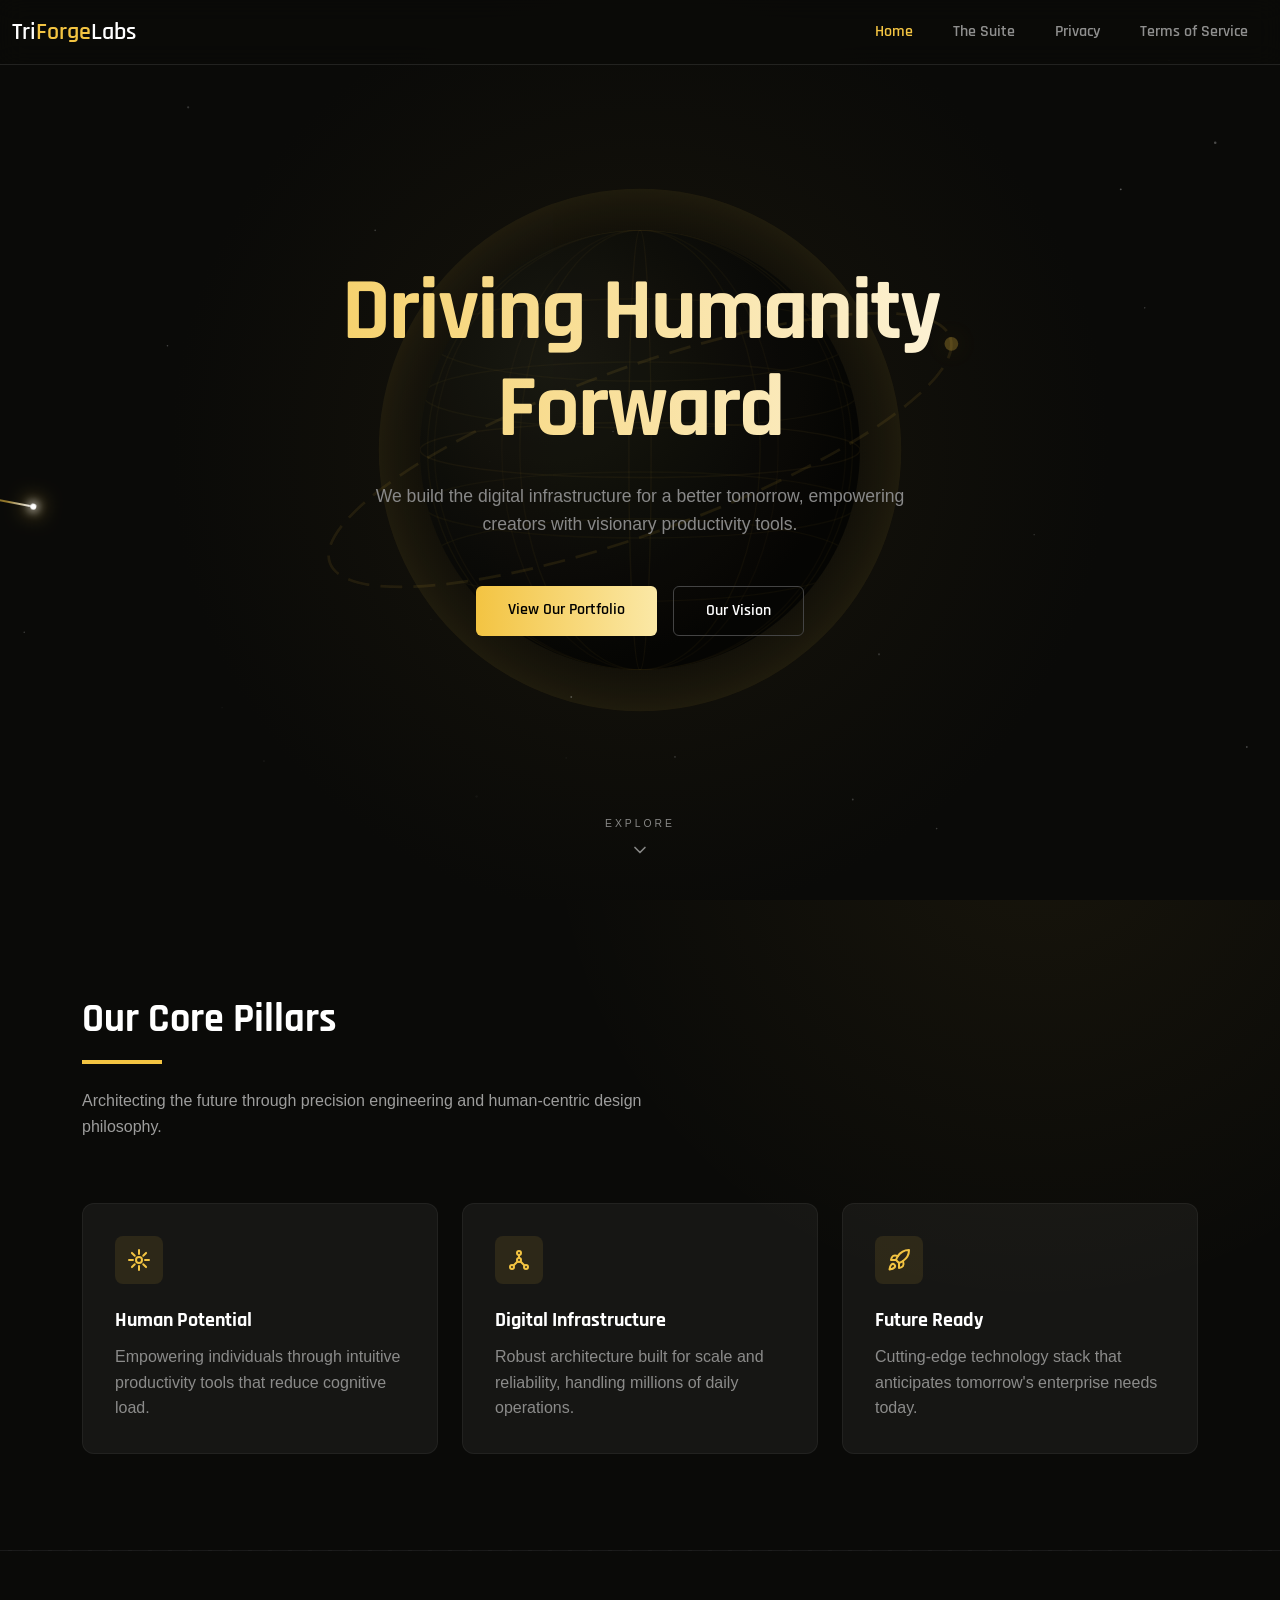
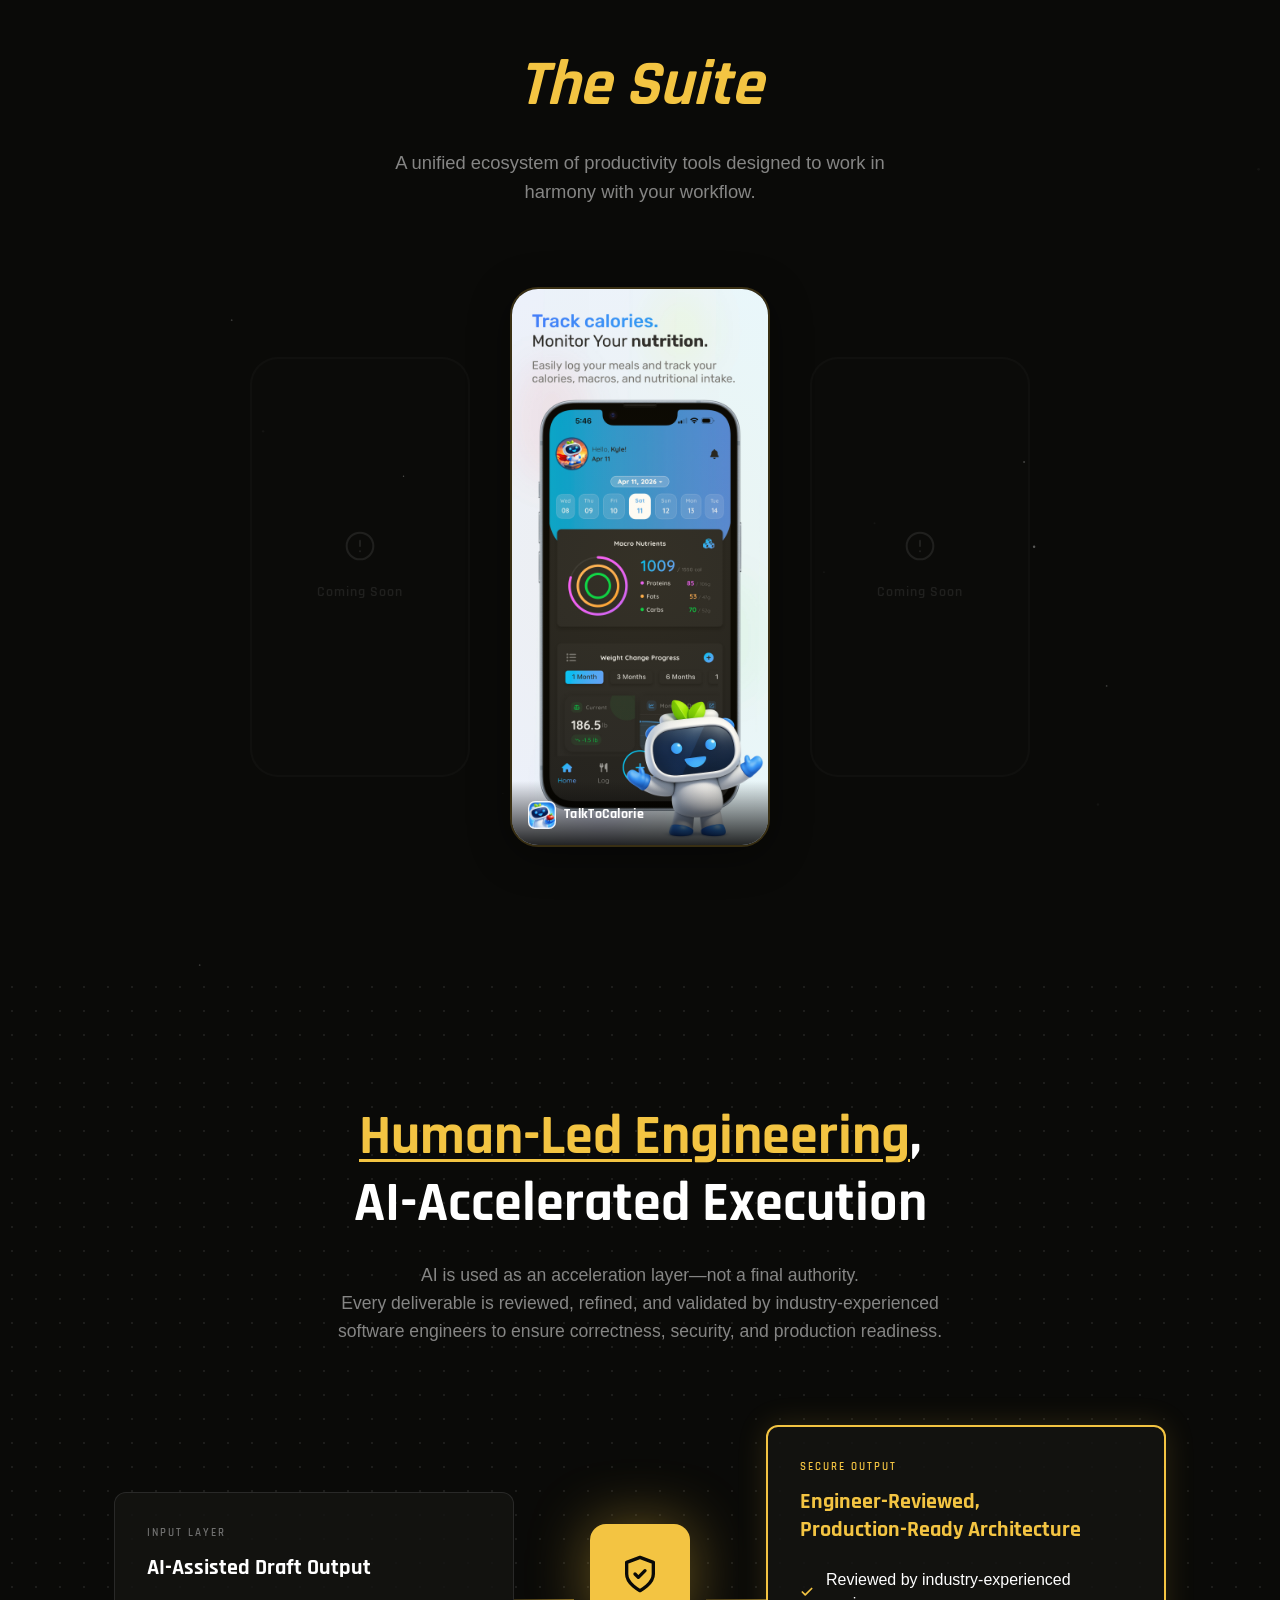
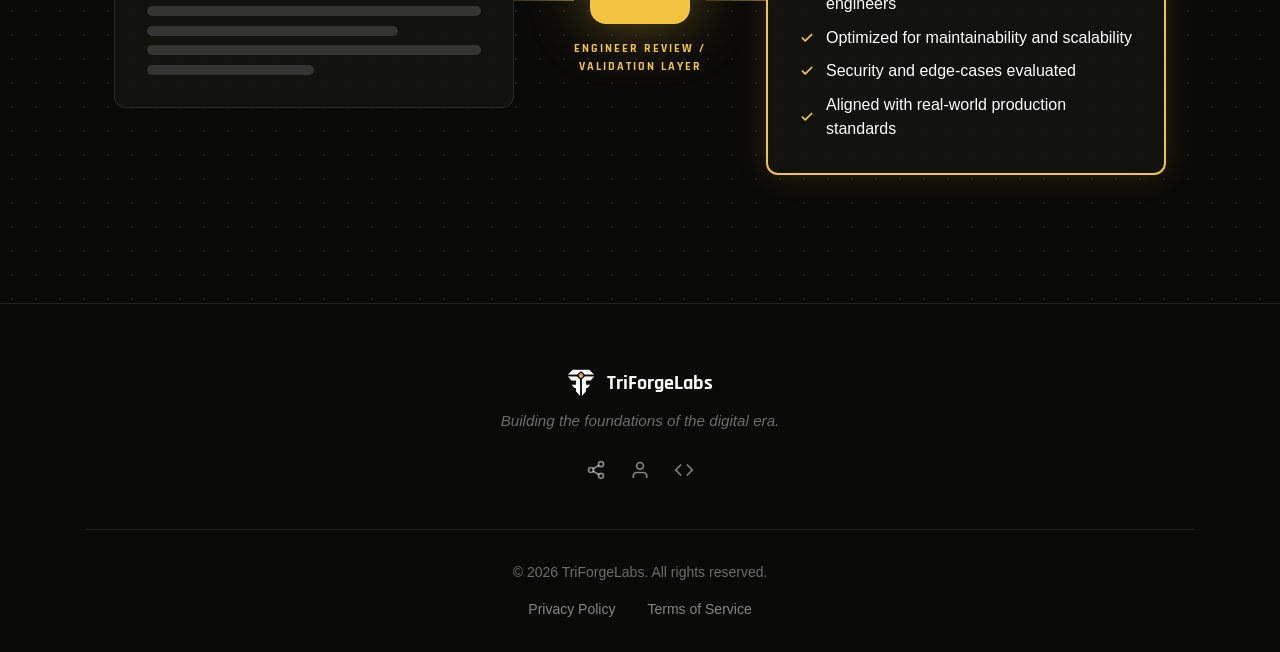
==== commit 6b9a4acf: "Enhance suite modal animations and styling for improved user experience" ====
--- a/index.html
+++ b/index.html
@@ -893,34 +893,40 @@
             suiteModal.classList.add('suite-modal-active');
             document.body.style.overflow = 'hidden';
 
-            // Reset elements
-            suiteModalTitle.style.opacity = '0';
-            suiteModalDesc.style.opacity = '0';
-            suiteModalFeatures.style.opacity = '0';
-            suiteModalCta.style.opacity = '0';
+            // Reset all animated elements
+            suiteModalTitle.classList.remove('suite-modal-text-visible');
+            suiteModalDesc.classList.remove('suite-modal-text-visible');
+            suiteModalFeatures.classList.remove('suite-modal-features-visible');
+            suiteModalCta.classList.remove('suite-modal-cta-visible');
+
+            // Set text content
+            suiteModalTitle.textContent = titleText;
+            suiteModalDesc.textContent = descText;
 
             // Reset carousel
             goToSlide(0);
             startCarousel();
 
-            // Staggered typewriter animation (faster)
+            // Staggered fade-in animations
             setTimeout(() => {
-                typeWriter(suiteModalTitle, titleText, 15, () => {
-                    typeWriter(suiteModalDesc, descText, 6, () => {
-                        suiteModalFeatures.style.opacity = '1';
-                        suiteModalFeatures.classList.add('suite-modal-features-visible');
-                        setTimeout(() => {
-                            suiteModalCta.style.opacity = '1';
-                            suiteModalCta.classList.add('suite-modal-cta-visible');
-                        }, 300);
-                    });
-                });
-            }, 400);
+                suiteModalTitle.classList.add('suite-modal-text-visible');
+            }, 300);
+            setTimeout(() => {
+                suiteModalDesc.classList.add('suite-modal-text-visible');
+            }, 500);
+            setTimeout(() => {
+                suiteModalFeatures.classList.add('suite-modal-features-visible');
+            }, 700);
+            setTimeout(() => {
+                suiteModalCta.classList.add('suite-modal-cta-visible');
+            }, 900);
         }
 
         function closeSuiteModal() {
             suiteModal.classList.remove('suite-modal-active');
             document.body.style.overflow = '';
+            suiteModalTitle.classList.remove('suite-modal-text-visible');
+            suiteModalDesc.classList.remove('suite-modal-text-visible');
             suiteModalFeatures.classList.remove('suite-modal-features-visible');
             suiteModalCta.classList.remove('suite-modal-cta-visible');
             stopCarousel();
--- a/styles.css
+++ b/styles.css
@@ -640,6 +640,8 @@
   align-items: center;
   pointer-events: none;
   transition: background 0.5s ease, backdrop-filter 0.5s ease;
+  overflow-y: auto;
+  padding: 2rem 0;
 }
 
 .suite-modal-overlay.suite-modal-active {
@@ -800,8 +802,9 @@
   font-weight: 700;
   line-height: 1.3;
   margin-bottom: 1rem;
-  min-height: 2.3em;
   opacity: 0;
+  transform: translateY(12px);
+  transition: opacity 0.5s ease, transform 0.5s ease;
 }
 
 .suite-modal-description {
@@ -809,8 +812,14 @@
   font-size: 0.92rem;
   line-height: 1.7;
   margin-bottom: 1.5rem;
-  min-height: 4.8em;
   opacity: 0;
+  transform: translateY(12px);
+  transition: opacity 0.5s ease, transform 0.5s ease;
+}
+
+.suite-modal-text-visible {
+  opacity: 1 !important;
+  transform: translateY(0) !important;
 }
 
 .suite-modal-features {
@@ -896,12 +905,16 @@
 
 /* Modal responsive */
 @media (max-width: 768px) {
+  .suite-modal-overlay {
+    align-items: flex-start;
+    padding: 3.5rem 0 2rem;
+  }
+
   .suite-modal-content {
     flex-direction: column;
     gap: 2rem;
     padding: 1.5rem;
-    max-height: 90vh;
-    overflow-y: auto;
+    width: 92%;
   }
 
   .suite-modal-phone {
@@ -923,6 +936,7 @@
   .suite-modal-close {
     top: 1rem;
     right: 1rem;
+    position: fixed;
   }
 }
 
@@ -2095,11 +2109,10 @@
 
   .ttc-feature-text-col {
     text-align: center;
-    padding-left: 1.25rem;
-    padding-right: 1.25rem;
-  }
-
-  .ttc-feature-section .flex-lg-row-reverse .ttc-feature-text-col,
+    padding-left: 1.5rem;
+    padding-right: 1.5rem;
+  }
+
   .ttc-feature-section .flex-lg-row-reverse .ttc-feature-img-col {
     padding-left: 0;
     padding-right: 0;
@@ -2141,6 +2154,16 @@
 
   .ttc-device-frame {
     max-width: 260px;
+  }
+
+  .ttc-feature-text-col {
+    padding-left: 1.75rem;
+    padding-right: 1.75rem;
+  }
+
+  .ttc-feature-section .container {
+    padding-left: 0.75rem;
+    padding-right: 0.75rem;
   }
 }
 
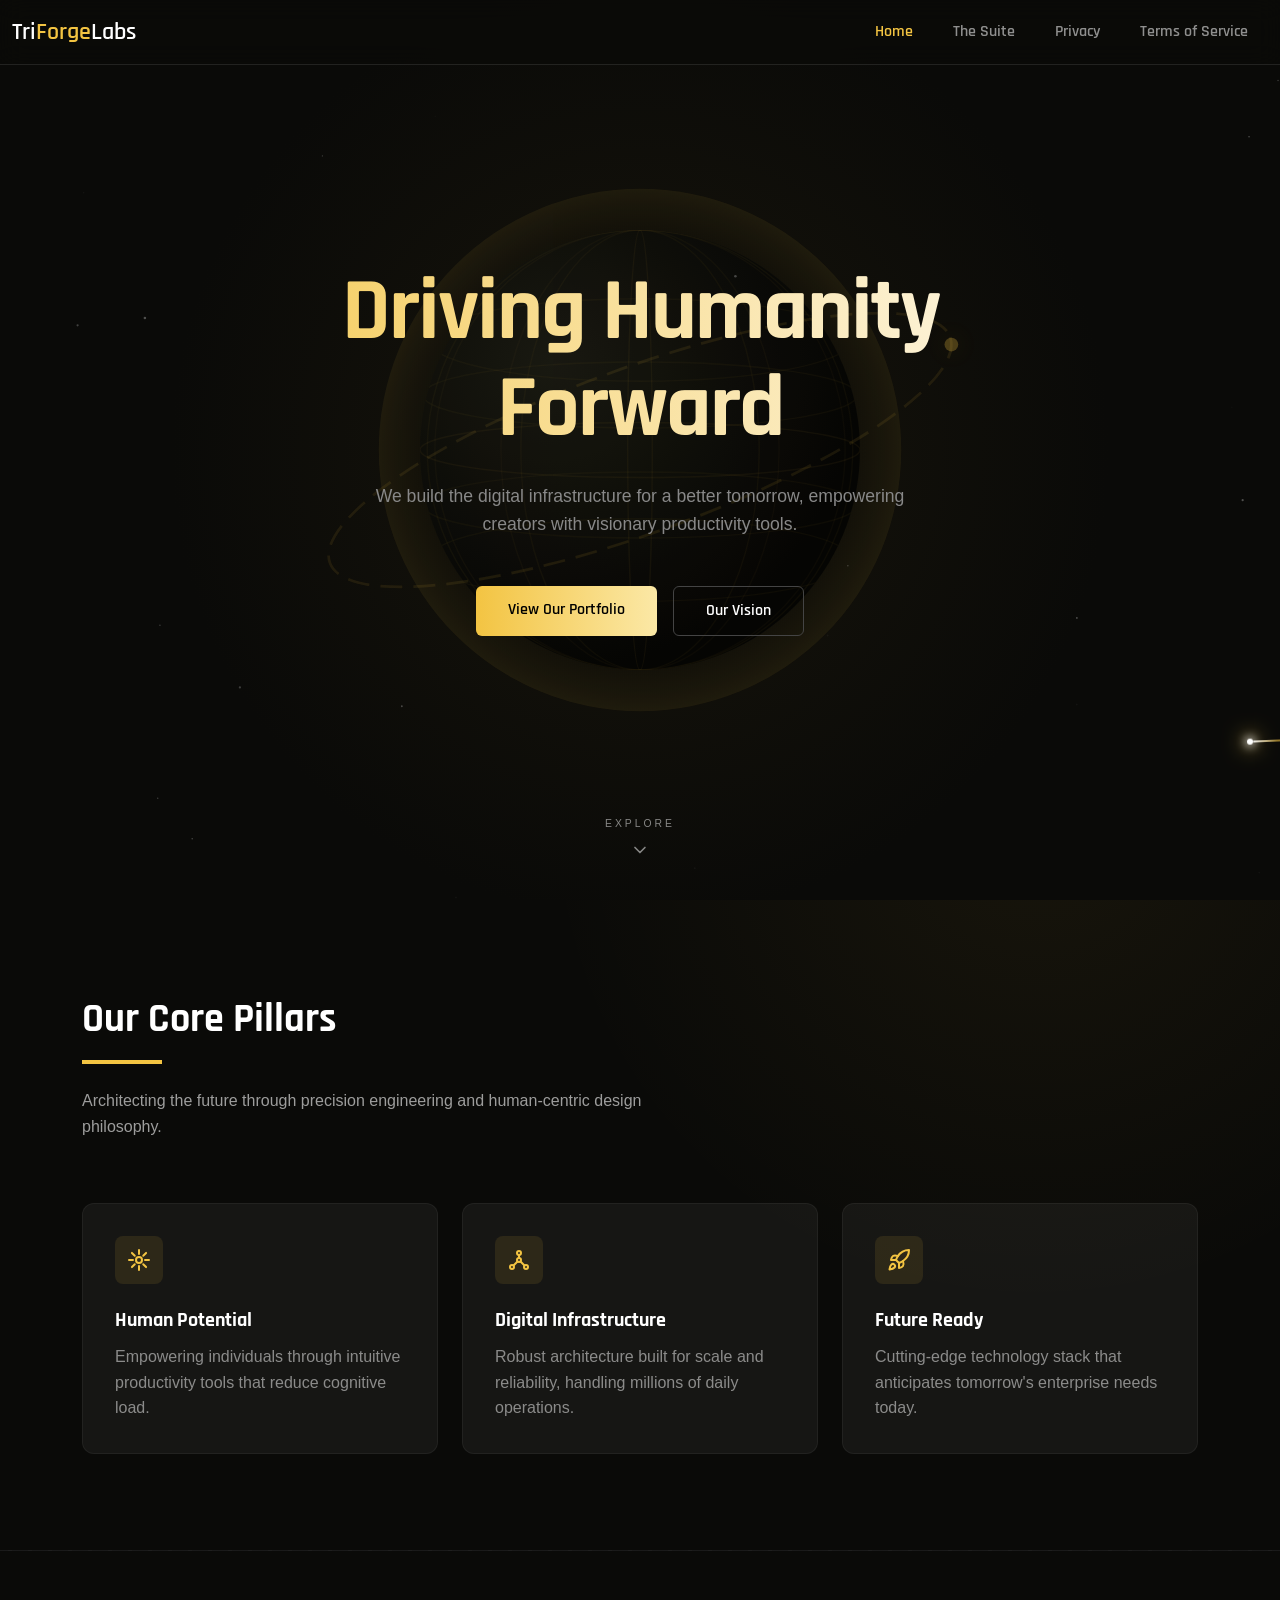
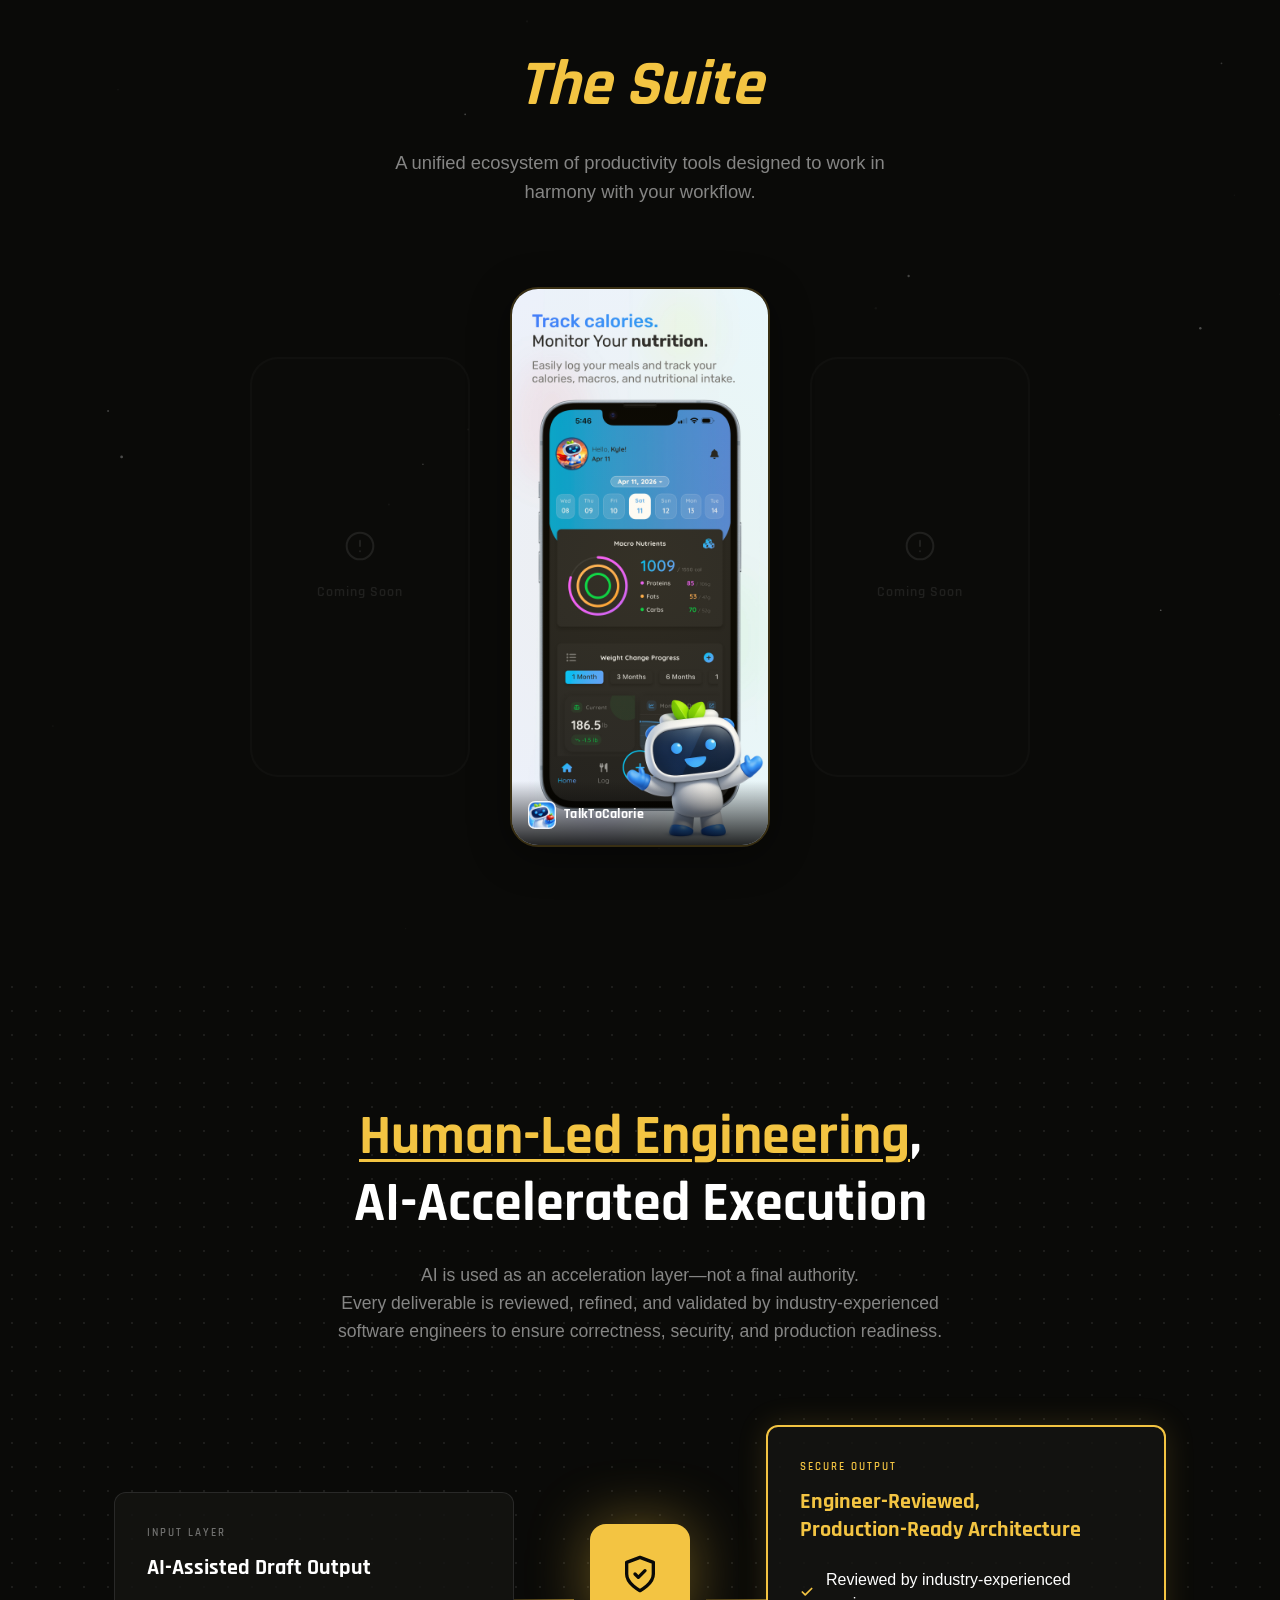
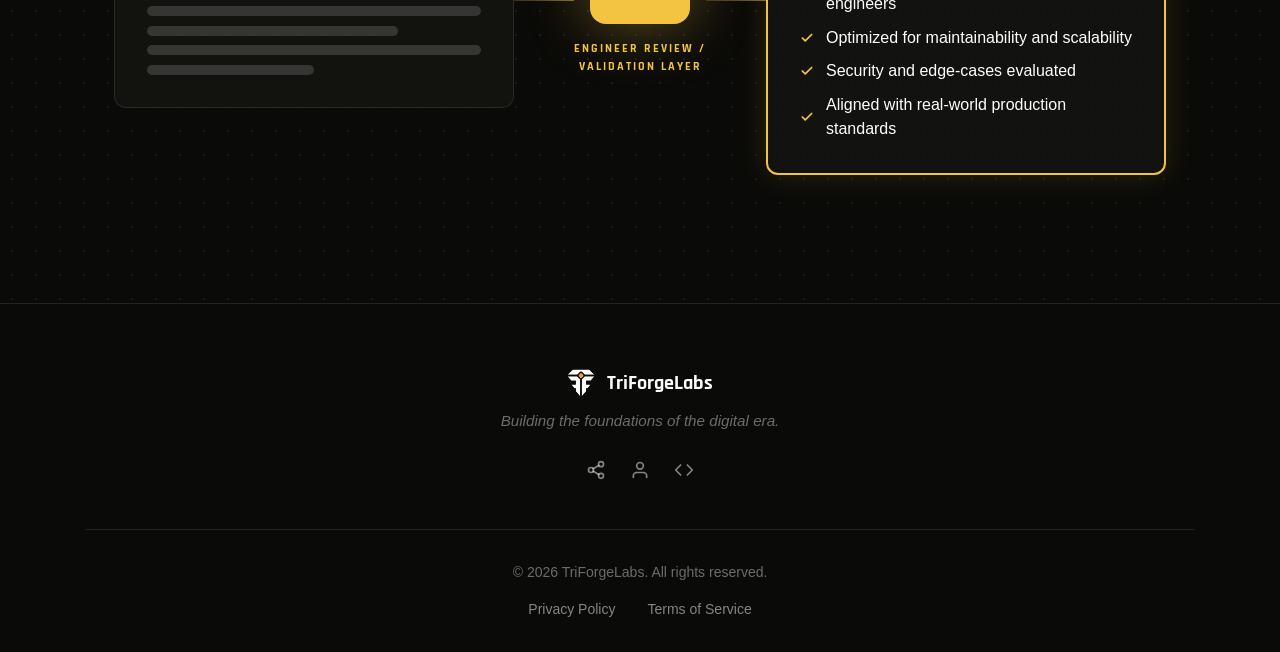
==== commit 895e1458: "Refactor modal structure for improved layout and accessibility; update logo image in TalkToCalorie p" ====
--- a/index.html
+++ b/index.html
@@ -331,66 +331,67 @@
                 </div>
             </div>
 
-            <!-- Modal Overlay -->
-            <div class="suite-modal-overlay" id="suiteModal">
-                <div class="suite-modal-content">
-                    <button class="suite-modal-close" id="suiteModalClose" aria-label="Close">
-                        <svg xmlns="http://www.w3.org/2000/svg" width="24" height="24" viewBox="0 0 24 24" fill="none" stroke="currentColor" stroke-width="2" stroke-linecap="round" stroke-linejoin="round">
-                            <line x1="18" y1="6" x2="6" y2="18"></line>
-                            <line x1="6" y1="6" x2="18" y2="18"></line>
-                        </svg>
-                    </button>
-                    <div class="suite-modal-phone-wrapper">
-                        <div class="suite-modal-phone">
-                            <div class="suite-modal-carousel" id="suiteCarousel">
-                                <img src="assets/TalkToCalorie/Home.jpg" alt="Home" class="suite-carousel-img suite-carousel-active">
-                                <img src="assets/TalkToCalorie/Log.jpg" alt="Log" class="suite-carousel-img">
-                                <img src="assets/TalkToCalorie/Barcode %26 Scan.jpg" alt="Barcode & Scan" class="suite-carousel-img">
-                                <img src="assets/TalkToCalorie/Habits.jpg" alt="Habits" class="suite-carousel-img">
-                                <img src="assets/TalkToCalorie/Log History.jpg" alt="Log History" class="suite-carousel-img">
-                            </div>
-                        </div>
-                        <div class="suite-carousel-dots" id="suiteCarouselDots">
-                            <button class="suite-carousel-dot suite-carousel-dot-active" data-index="0" aria-label="Slide 1"></button>
-                            <button class="suite-carousel-dot" data-index="1" aria-label="Slide 2"></button>
-                            <button class="suite-carousel-dot" data-index="2" aria-label="Slide 3"></button>
-                            <button class="suite-carousel-dot" data-index="3" aria-label="Slide 4"></button>
-                            <button class="suite-carousel-dot" data-index="4" aria-label="Slide 5"></button>
-                        </div>
-                    </div>
-                    <div class="suite-modal-info">
-                        <div class="suite-modal-badge">
-                            <img src="assets/TalkToCalorie/app-logo.jpg" alt="" class="suite-modal-badge-icon">
-                            <span>TalkToCalorie</span>
-                        </div>
-                        <h3 class="suite-modal-title" id="suiteModalTitle"></h3>
-                        <p class="suite-modal-description" id="suiteModalDesc"></p>
-                        <div class="suite-modal-features" id="suiteModalFeatures">
-                            <div class="suite-modal-feature">
-                                <div class="suite-modal-feature-dot"></div>
-                                <span>Chat or speak to log meals instantly</span>
-                            </div>
-                            <div class="suite-modal-feature">
-                                <div class="suite-modal-feature-dot"></div>
-                                <span>Snap photos & scan barcodes</span>
-                            </div>
-                            <div class="suite-modal-feature">
-                                <div class="suite-modal-feature-dot"></div>
-                                <span>Build habits & earn XP rewards</span>
-                            </div>
-                        </div>
-                        <a href="pages/talktocalorie.html" class="suite-modal-cta" id="suiteModalCta">
-                            Learn More
-                            <svg xmlns="http://www.w3.org/2000/svg" width="16" height="16" viewBox="0 0 24 24" fill="none" stroke="currentColor" stroke-width="2" stroke-linecap="round" stroke-linejoin="round">
-                                <line x1="5" y1="12" x2="19" y2="12"></line>
-                                <polyline points="12 5 19 12 12 19"></polyline>
-                            </svg>
-                        </a>
-                    </div>
-                </div>
-            </div>
         </div>
     </section>
+
+    <!-- Modal Overlay (outside suite section to avoid stacking context issues) -->
+    <div class="suite-modal-overlay" id="suiteModal">
+        <div class="suite-modal-content">
+            <button class="suite-modal-close" id="suiteModalClose" aria-label="Close">
+                <svg xmlns="http://www.w3.org/2000/svg" width="24" height="24" viewBox="0 0 24 24" fill="none" stroke="currentColor" stroke-width="2" stroke-linecap="round" stroke-linejoin="round">
+                    <line x1="18" y1="6" x2="6" y2="18"></line>
+                    <line x1="6" y1="6" x2="18" y2="18"></line>
+                </svg>
+            </button>
+            <div class="suite-modal-phone-wrapper">
+                <div class="suite-modal-phone">
+                    <div class="suite-modal-carousel" id="suiteCarousel">
+                        <img src="assets/TalkToCalorie/Home.jpg" alt="Home" class="suite-carousel-img suite-carousel-active">
+                        <img src="assets/TalkToCalorie/Log.jpg" alt="Log" class="suite-carousel-img">
+                        <img src="assets/TalkToCalorie/Barcode %26 Scan.jpg" alt="Barcode & Scan" class="suite-carousel-img">
+                        <img src="assets/TalkToCalorie/Habits.jpg" alt="Habits" class="suite-carousel-img">
+                        <img src="assets/TalkToCalorie/Log History.jpg" alt="Log History" class="suite-carousel-img">
+                    </div>
+                </div>
+                <div class="suite-carousel-dots" id="suiteCarouselDots">
+                    <button class="suite-carousel-dot suite-carousel-dot-active" data-index="0" aria-label="Slide 1"></button>
+                    <button class="suite-carousel-dot" data-index="1" aria-label="Slide 2"></button>
+                    <button class="suite-carousel-dot" data-index="2" aria-label="Slide 3"></button>
+                    <button class="suite-carousel-dot" data-index="3" aria-label="Slide 4"></button>
+                    <button class="suite-carousel-dot" data-index="4" aria-label="Slide 5"></button>
+                </div>
+            </div>
+            <div class="suite-modal-info">
+                <div class="suite-modal-badge">
+                    <img src="assets/TalkToCalorie/app-logo.jpg" alt="" class="suite-modal-badge-icon">
+                    <span>TalkToCalorie</span>
+                </div>
+                <h3 class="suite-modal-title" id="suiteModalTitle"></h3>
+                <p class="suite-modal-description" id="suiteModalDesc"></p>
+                <div class="suite-modal-features" id="suiteModalFeatures">
+                    <div class="suite-modal-feature">
+                        <div class="suite-modal-feature-dot"></div>
+                        <span>Chat or speak to log meals instantly</span>
+                    </div>
+                    <div class="suite-modal-feature">
+                        <div class="suite-modal-feature-dot"></div>
+                        <span>Snap photos & scan barcodes</span>
+                    </div>
+                    <div class="suite-modal-feature">
+                        <div class="suite-modal-feature-dot"></div>
+                        <span>Build habits & earn XP rewards</span>
+                    </div>
+                </div>
+                <a href="pages/talktocalorie.html" class="suite-modal-cta" id="suiteModalCta">
+                    Learn More
+                    <svg xmlns="http://www.w3.org/2000/svg" width="16" height="16" viewBox="0 0 24 24" fill="none" stroke="currentColor" stroke-width="2" stroke-linecap="round" stroke-linejoin="round">
+                        <line x1="5" y1="12" x2="19" y2="12"></line>
+                        <polyline points="12 5 19 12 12 19"></polyline>
+                    </svg>
+                </a>
+            </div>
+        </div>
+    </div>
 
     <!-- Validation at Scale Section -->
     <section id="validation" class="validation-section">
--- a/styles.css
+++ b/styles.css
@@ -1289,6 +1289,7 @@
   font-weight: 700;
   font-style: italic;
   margin-bottom: 1rem;
+  padding-top: 5rem;
 }
 
 .suite-page-subtitle {
@@ -1301,7 +1302,7 @@
 
 .suite-page-products {
   background-color: #0a0a08;
-  padding: 2rem 0 6rem;
+  padding: 3rem 0 10rem;
 }
 
 /* Store Download Buttons */
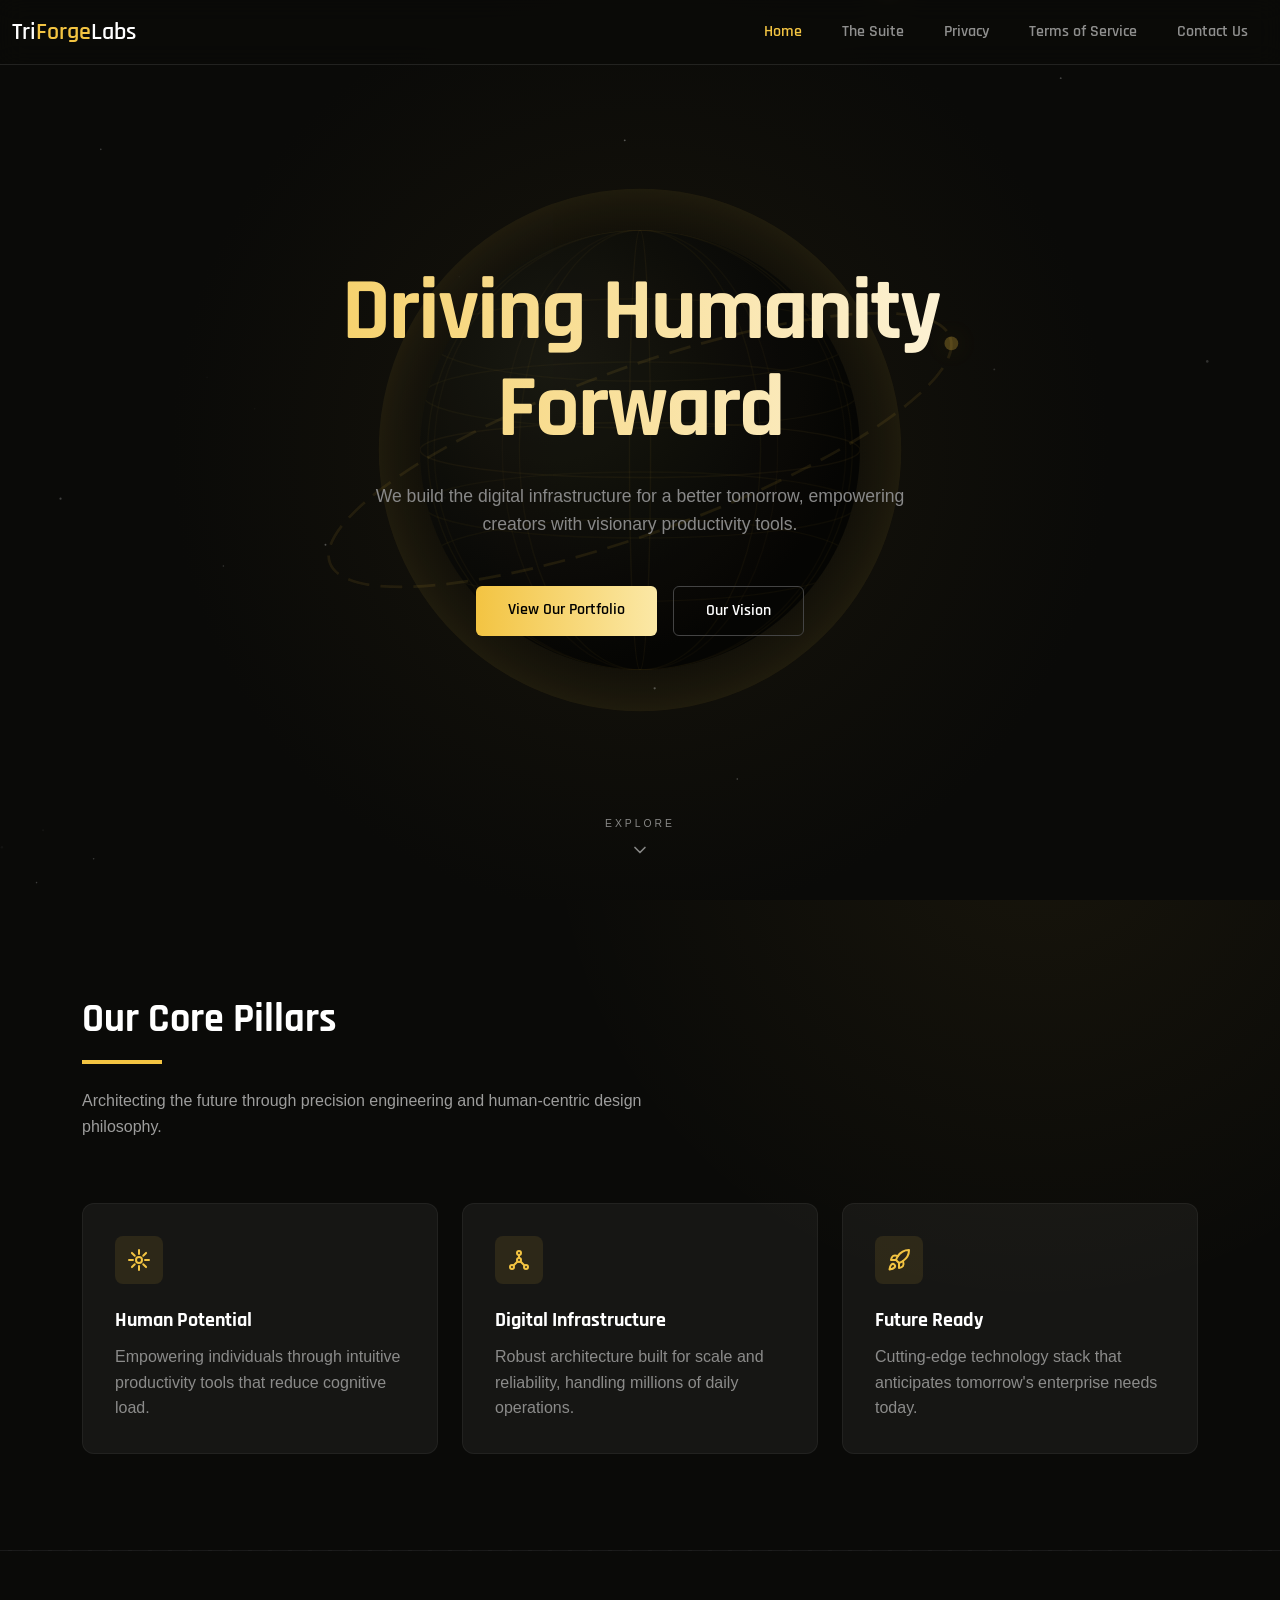
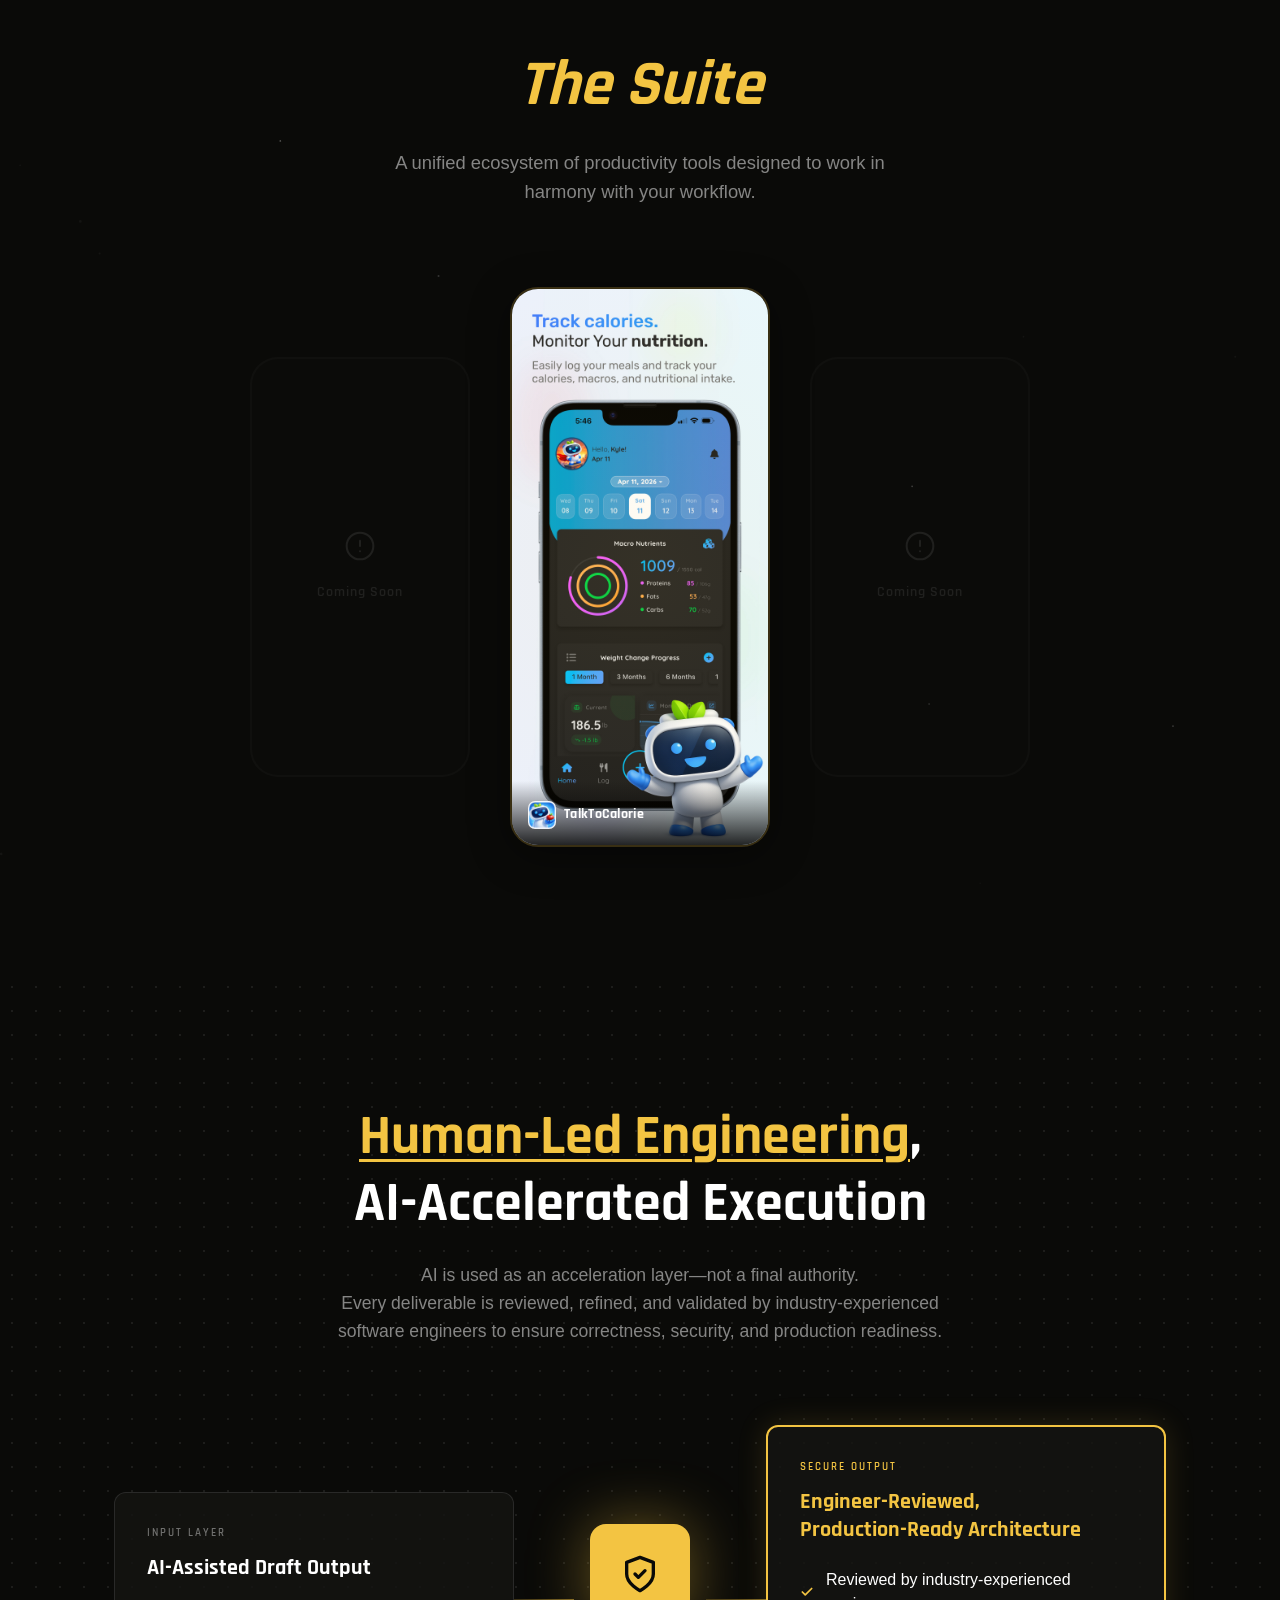
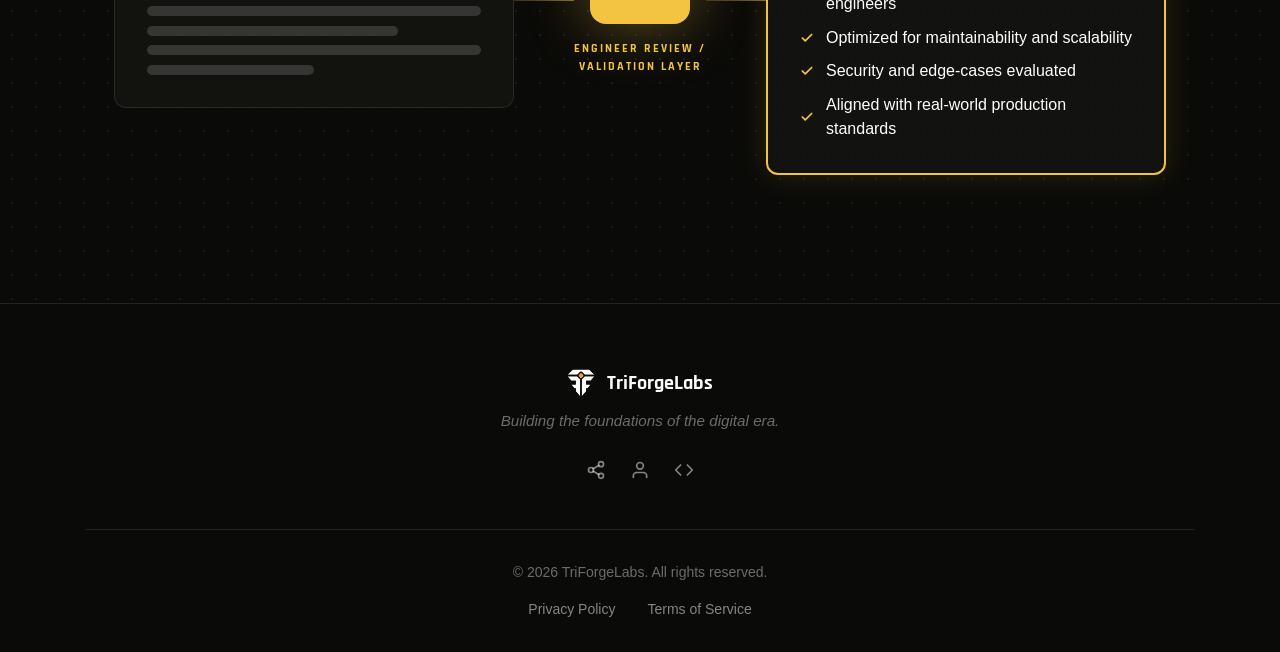
==== commit 5b82f6d5: "Add Contact Us page and update navigation links across the site" ====
--- a/index.html
+++ b/index.html
@@ -44,6 +44,9 @@
                     <li class="nav-item">
                         <a class="nav-link" href="pages/tos.html">Terms of Service</a>
                     </li>
+                    <li class="nav-item">
+                        <a class="nav-link" href="pages/contact.html">Contact Us</a>
+                    </li>
                 </ul>
             </div>
         </div>
--- a/styles.css
+++ b/styles.css
@@ -45,7 +45,7 @@
 .hero-section {
   display: flex;
   min-height: 100vh;
-  width: 100vw;
+  width: 100%;
   background: #0a0a08;
   position: relative;
   overflow: hidden;
@@ -2358,4 +2358,120 @@
   }
 }
 
+/* ==================== CONTACT PAGE ==================== */
+
+/* Particle container */
+.contact-particles {
+  position: absolute;
+  inset: 0;
+  pointer-events: none;
+  z-index: 1;
+  overflow: hidden;
+}
+
+.contact-particle {
+  position: absolute;
+  background: rgba(243, 196, 66, 0.35);
+  border-radius: 50%;
+  animation: contactParticleFloat 6s ease-in-out infinite;
+}
+
+@keyframes contactParticleFloat {
+  0%, 100% {
+    transform: translateY(0) scale(1);
+    opacity: 0;
+  }
+  10% { opacity: 0.5; }
+  50% {
+    transform: translateY(-80px) scale(1.3);
+    opacity: 0.3;
+  }
+  90% { opacity: 0; }
+}
+
+/* Fade-up entrance animation */
+.animate-fade-up {
+  opacity: 0;
+  transform: translateY(24px);
+  animation: contactFadeUp 0.8s ease forwards;
+}
+
+@keyframes contactFadeUp {
+  to {
+    opacity: 1;
+    transform: translateY(0);
+  }
+}
+
+/* Envelope icon wrapper */
+.contact-icon-wrap {
+  width: 90px;
+  height: 90px;
+  border-radius: 50%;
+  background: rgba(243, 196, 66, 0.08);
+  border: 1px solid rgba(243, 196, 66, 0.2);
+  display: flex;
+  align-items: center;
+  justify-content: center;
+  margin-bottom: 1rem;
+  animation: contactPulseGlow 3s ease-in-out infinite;
+}
+
+@keyframes contactPulseGlow {
+  0%, 100% {
+    box-shadow: 0 0 20px rgba(243, 196, 66, 0.05);
+  }
+  50% {
+    box-shadow: 0 0 40px rgba(243, 196, 66, 0.15);
+  }
+}
+
+/* Contact card */
+.contact-card {
+  margin-top: 2.5rem;
+  padding: 2.5rem 3rem;
+  border-radius: 16px;
+  background: rgba(255, 255, 255, 0.03);
+  border: 1px solid rgba(243, 196, 66, 0.12);
+  text-align: center;
+  transition: all 0.4s ease;
+}
+
+.contact-card:hover {
+  border-color: rgba(243, 196, 66, 0.3);
+  background: rgba(255, 255, 255, 0.05);
+  box-shadow: 0 8px 40px rgba(243, 196, 66, 0.08);
+  transform: translateY(-4px);
+}
+
+.contact-brand-name {
+  color: #fff;
+  font-weight: 700;
+  font-size: 1.6rem;
+  margin-bottom: 1rem;
+}
+
+.contact-email-link {
+  display: inline-flex;
+  align-items: center;
+  gap: 0.6rem;
+  color: #F3C442;
+  font-size: 1.2rem;
+  font-weight: 600;
+  text-decoration: none;
+  padding: 0.5rem 1.2rem;
+  border-radius: 8px;
+  border: 1px solid rgba(243, 196, 66, 0.2);
+  background: rgba(243, 196, 66, 0.06);
+  transition: all 0.3s ease;
+}
+
+.contact-email-link:hover {
+  color: #fff;
+  background: rgba(243, 196, 66, 0.15);
+  border-color: rgba(243, 196, 66, 0.4);
+  transform: translateY(-2px);
+  box-shadow: 0 4px 16px rgba(243, 196, 66, 0.15);
+}
+
 /*
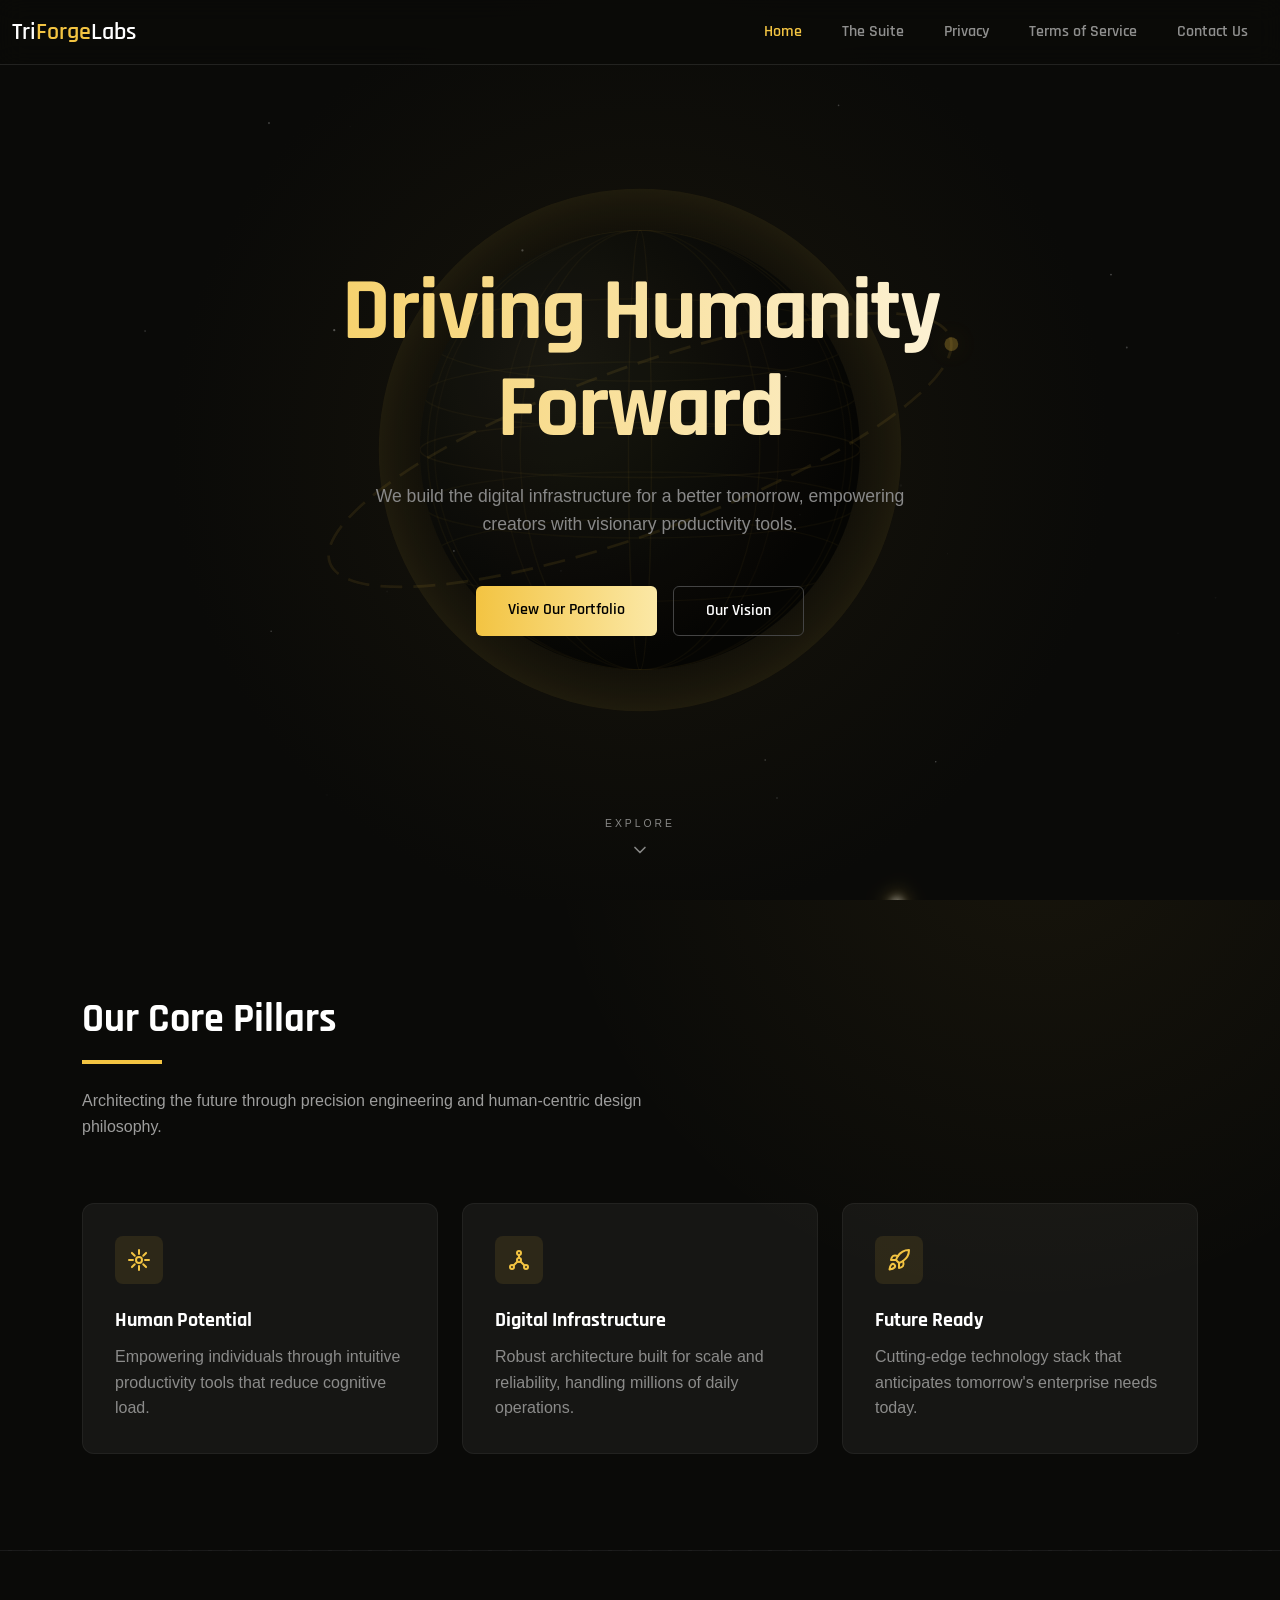
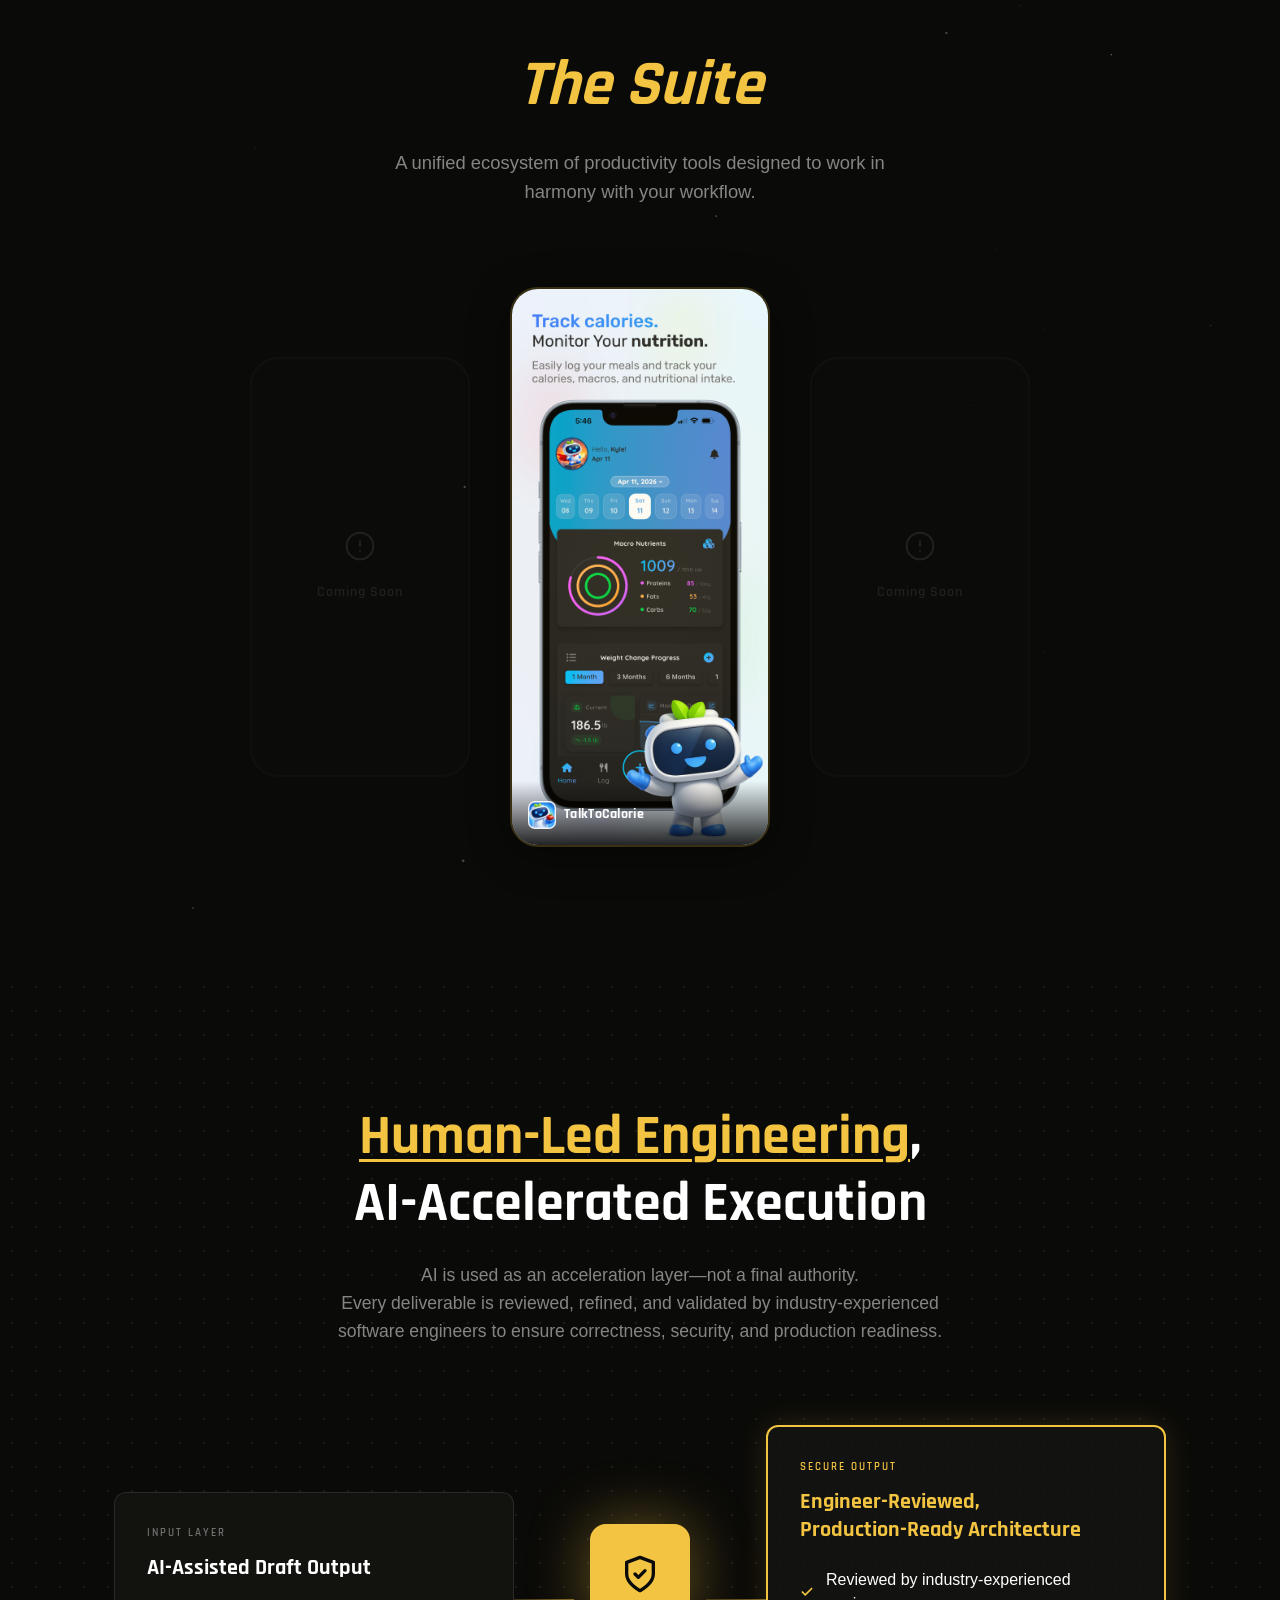
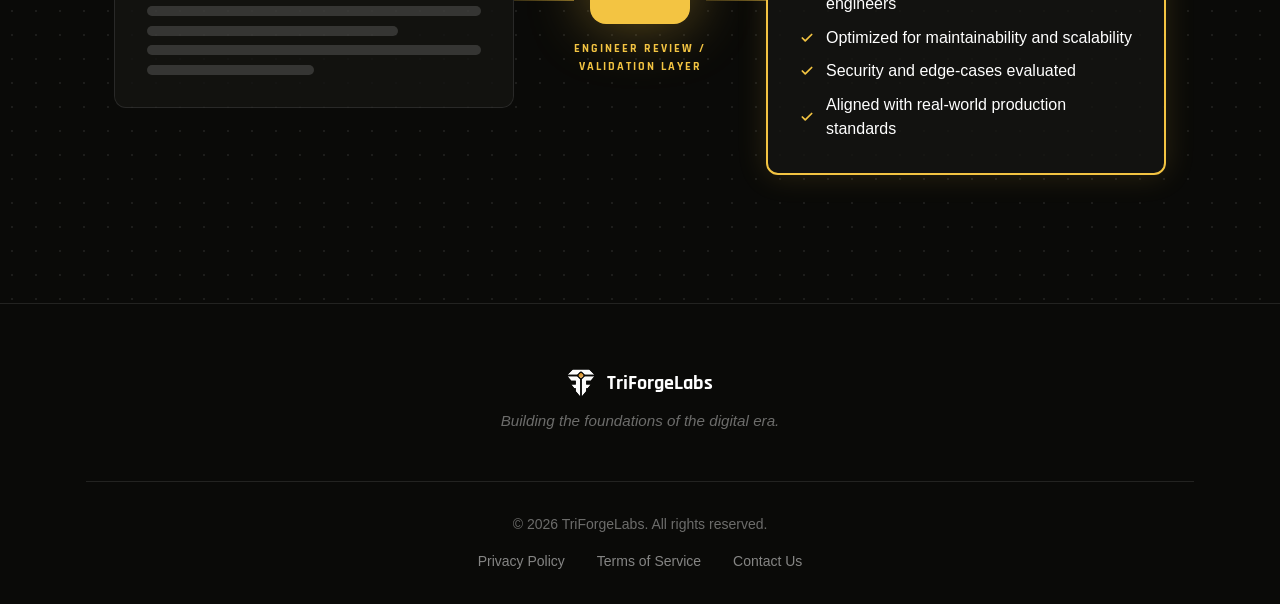
==== commit f74b6466: "Update footer links to include 'Contact Us' and change portfolio button link; revise AI prompt proce" ====
--- a/index.html
+++ b/index.html
@@ -163,7 +163,7 @@
                 creators with visionary productivity tools.
             </p>
             <div class="hero-buttons mt-5">
-                <a href="#features" class="btn btn-primary-gold">View Our Portfolio</a>
+                <a href="#suite" class="btn btn-primary-gold">View Our Portfolio</a>
                 <a href="#pillars" class="btn btn-outline-light-custom">Our Vision</a>
             </div>
         </div>
@@ -760,32 +760,6 @@
                     </div>
                     <p class="footer-tagline">Building the foundations of the digital era.</p>
                 </div>
-                <div class="footer-social">
-                    <a href="#" class="social-link" aria-label="Share">
-                        <svg xmlns="http://www.w3.org/2000/svg" width="20" height="20" viewBox="0 0 24 24" fill="none"
-                            stroke="currentColor" stroke-width="2" stroke-linecap="round" stroke-linejoin="round">
-                            <circle cx="18" cy="5" r="3"></circle>
-                            <circle cx="6" cy="12" r="3"></circle>
-                            <circle cx="18" cy="19" r="3"></circle>
-                            <line x1="8.59" y1="13.51" x2="15.42" y2="17.49"></line>
-                            <line x1="15.41" y1="6.51" x2="8.59" y2="10.49"></line>
-                        </svg>
-                    </a>
-                    <a href="#" class="social-link" aria-label="Contact">
-                        <svg xmlns="http://www.w3.org/2000/svg" width="20" height="20" viewBox="0 0 24 24" fill="none"
-                            stroke="currentColor" stroke-width="2" stroke-linecap="round" stroke-linejoin="round">
-                            <path d="M20 21v-2a4 4 0 0 0-4-4H8a4 4 0 0 0-4 4v2"></path>
-                            <circle cx="12" cy="7" r="4"></circle>
-                        </svg>
-                    </a>
-                    <a href="#" class="social-link" aria-label="Code">
-                        <svg xmlns="http://www.w3.org/2000/svg" width="20" height="20" viewBox="0 0 24 24" fill="none"
-                            stroke="currentColor" stroke-width="2" stroke-linecap="round" stroke-linejoin="round">
-                            <polyline points="16 18 22 12 16 6"></polyline>
-                            <polyline points="8 6 2 12 8 18"></polyline>
-                        </svg>
-                    </a>
-                </div>
             </div>
             <div class="footer-divider"></div>
             <div class="footer-bottom">
@@ -793,6 +767,7 @@
                 <div class="footer-links">
                     <a href="pages/privacy.html" class="footer-link">Privacy Policy</a>
                     <a href="pages/tos.html" class="footer-link">Terms of Service</a>
+                    <a href="pages/contact.html" class="footer-link">Contact Us</a>
                 </div>
             </div>
         </div>
